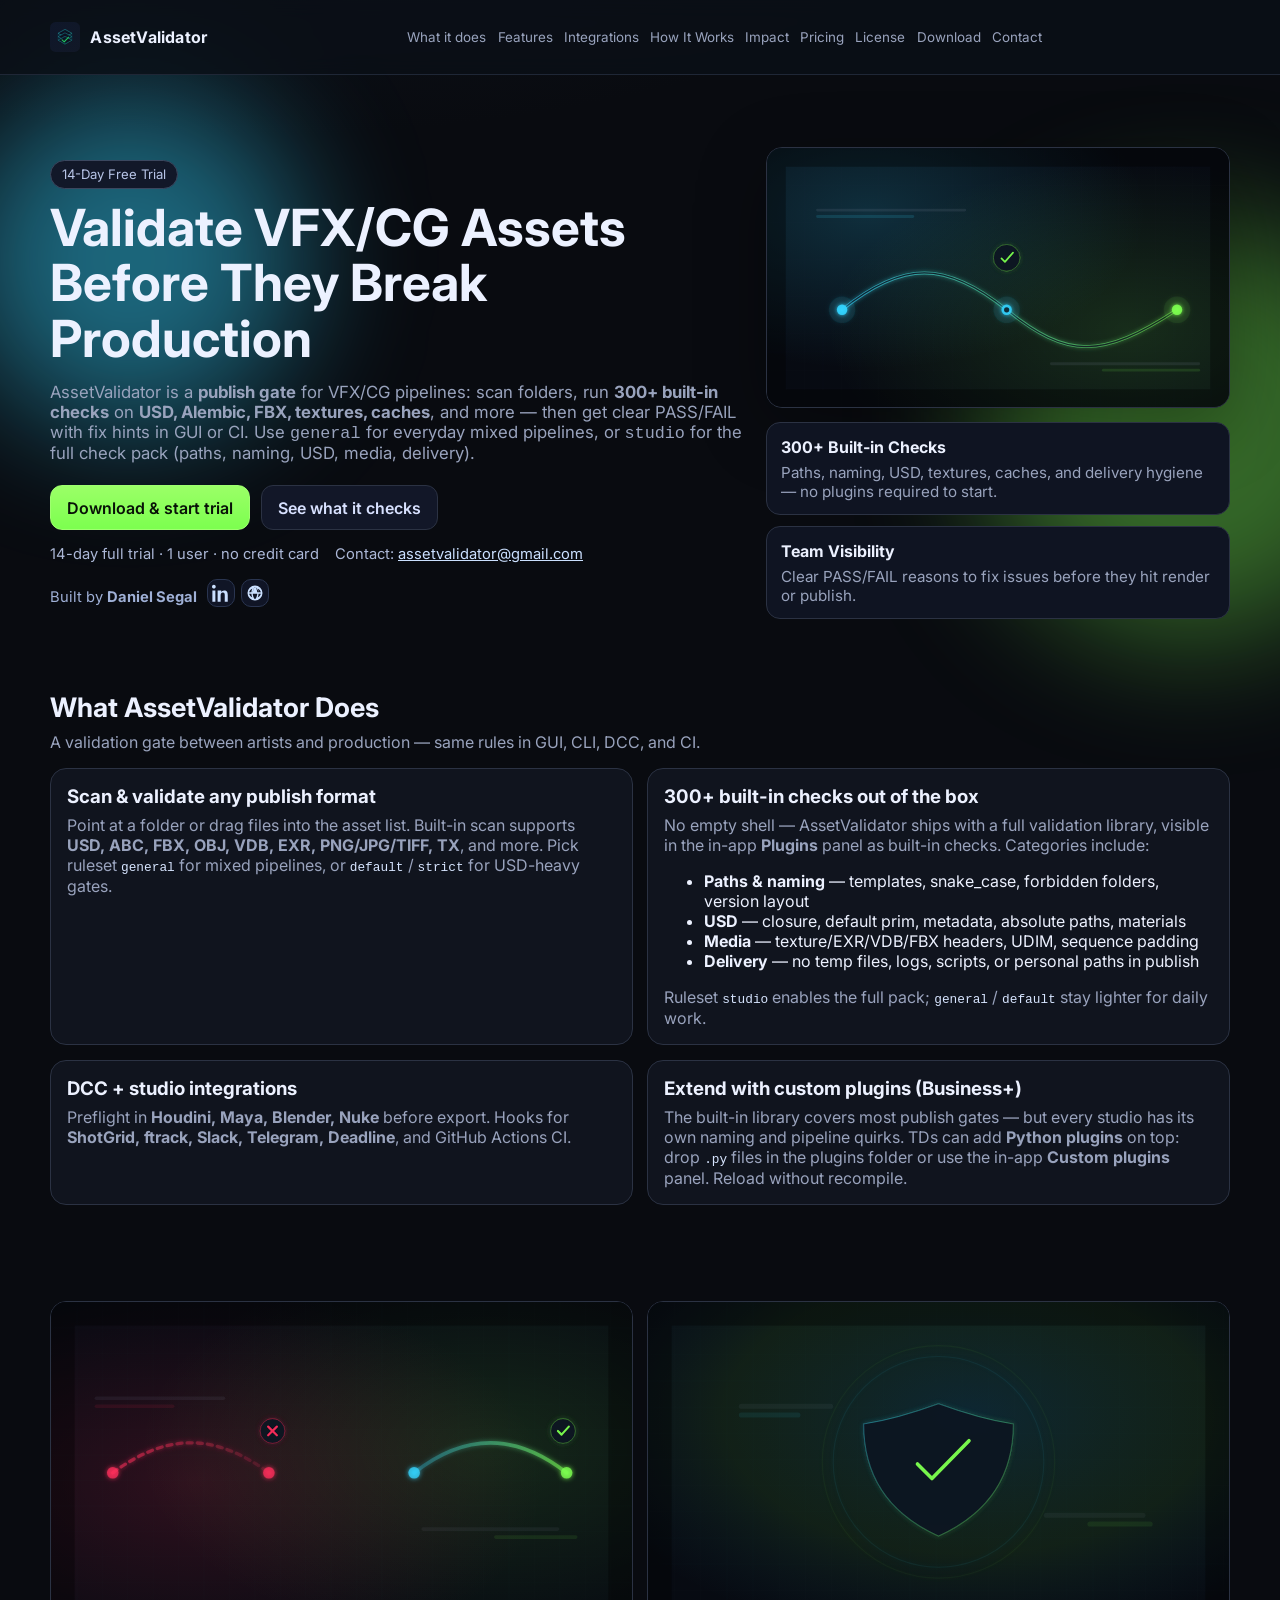
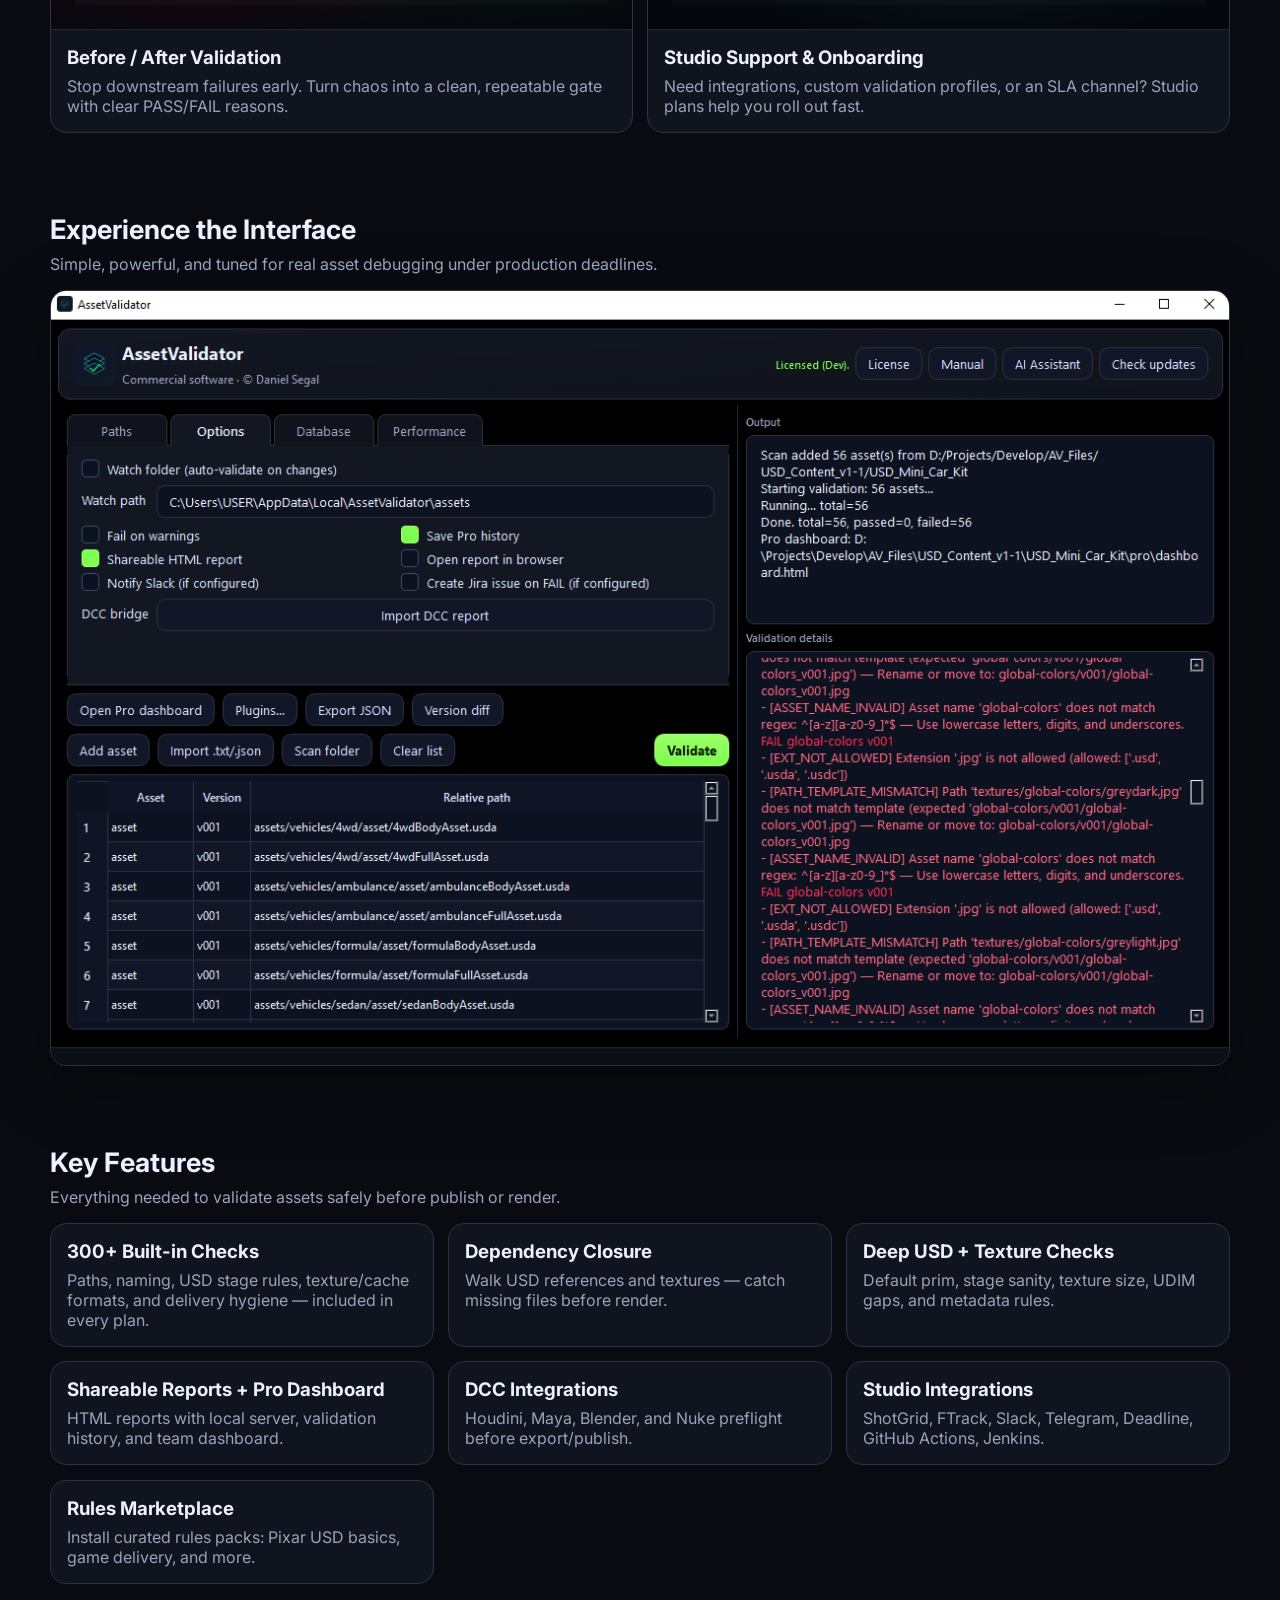
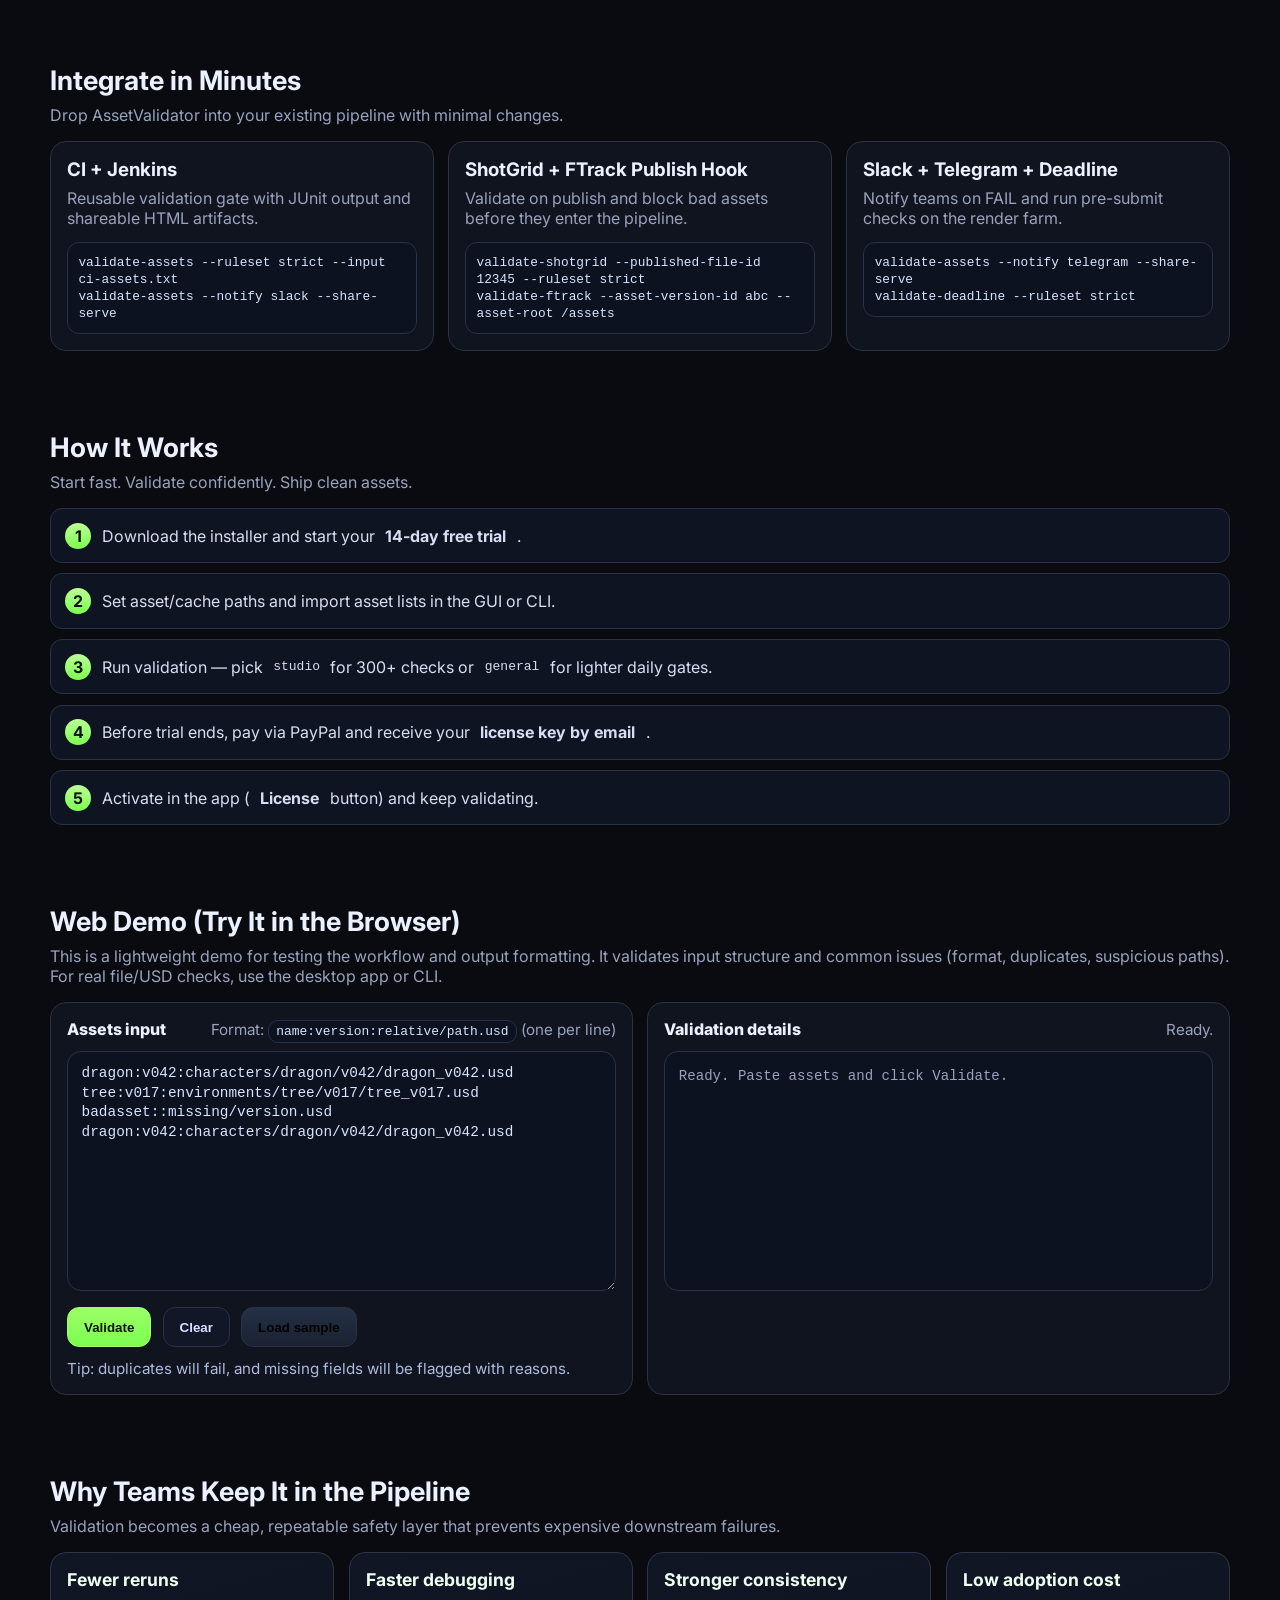
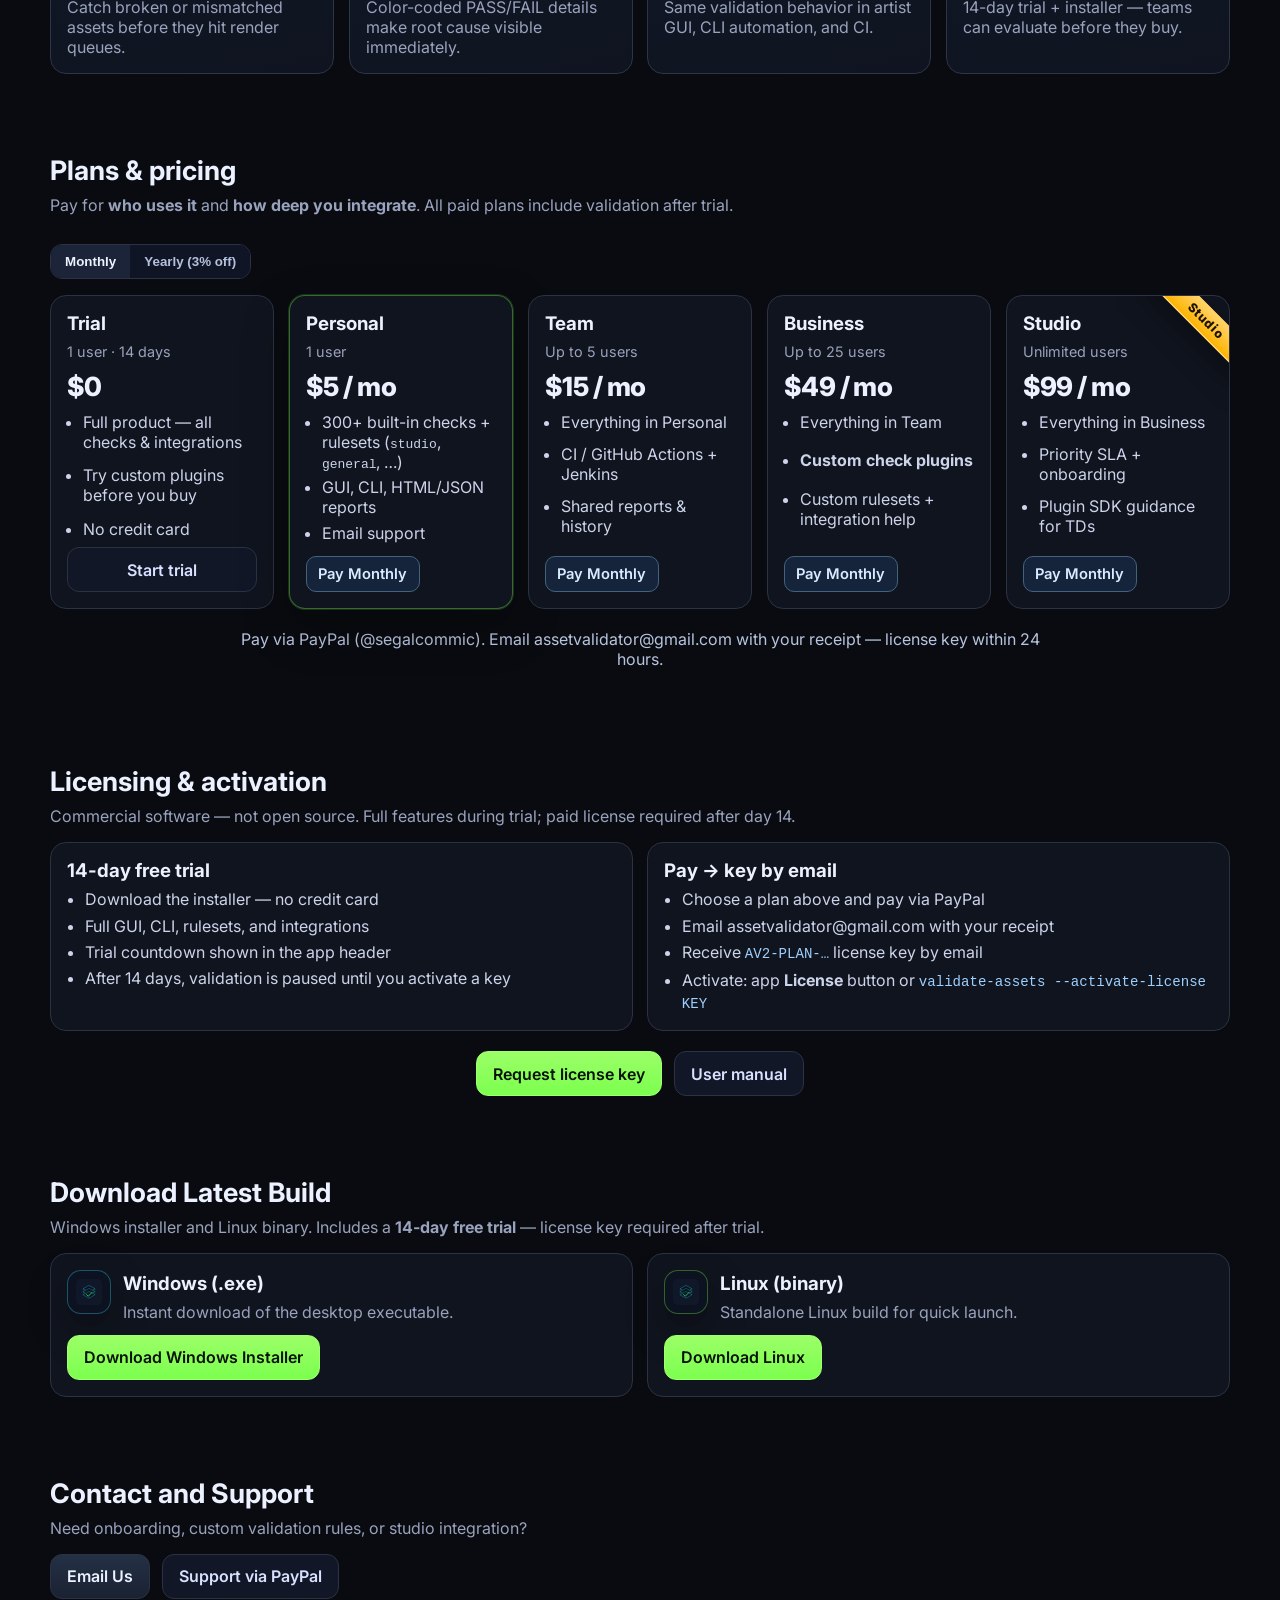
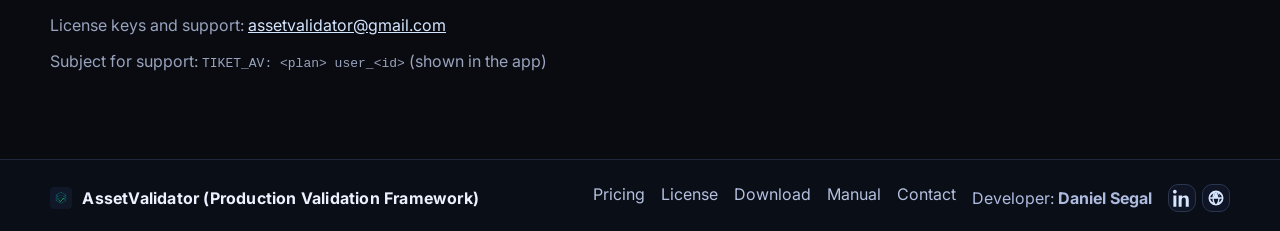
==== index.html @ 7276eeca "deploy: site from daniilcg/AssetValidator-src@5f12eca44b4a5e78fab99525459b76610c9cdddf daniilcg/Asse" ====
<!doctype html>
<html lang="en">
<head>
  <meta charset="utf-8">
  <meta name="viewport" content="width=device-width, initial-scale=1">
  <title>AssetValidator (Production Validation Framework) - VFX/CG Asset Validation Platform</title>
  <meta name="description" content="AssetValidator — VFX/CG asset validation with 300+ built-in checks, 14-day free trial. USD, Alembic, FBX, textures, naming, delivery hygiene. GUI, CLI, CI.">
  <link rel="icon" href="assets/icon.svg" type="image/svg+xml">
  <link rel="preconnect" href="https://fonts.googleapis.com">
  <link rel="preconnect" href="https://fonts.gstatic.com" crossorigin>
  <link href="https://fonts.googleapis.com/css2?family=Inter:wght@400;500;600;700;800&display=swap" rel="stylesheet">
  <link rel="stylesheet" href="./styles.css">
</head>
<body>
  <div class="bg-glow bg-glow-a"></div>
  <div class="bg-glow bg-glow-b"></div>

  <header class="site-header">
    <div class="container nav-wrap">
      <a class="brand" href="#top" title="AssetValidator (Production Validation Framework)">
        <img src="assets/icon.svg" alt="AssetValidator icon">
        <span class="brand-name">AssetValidator</span>
      </a>
      <nav class="nav" aria-label="Primary">
        <a href="#product">What it does</a>
        <a href="#features">Features</a>
        <a href="#integrations">Integrations</a>
        <a href="#workflow">How It Works</a>
        <a href="#impact">Impact</a>
        <a href="#pricing">Pricing</a>
        <a href="#license">License</a>
        <a href="#download">Download</a>
        <a href="#contact">Contact</a>
      </nav>
    </div>
  </header>

  <main id="top">
    <section class="hero container">
      <div class="hero-copy">
        <div class="pill">14-Day Free Trial</div>
        <h1>Validate VFX/CG Assets Before They Break Production</h1>
        <p>
          AssetValidator is a <strong>publish gate</strong> for VFX/CG pipelines: scan folders,
          run <strong>300+ built-in checks</strong> on <strong>USD, Alembic, FBX, textures, caches</strong>, and more — then get
          clear PASS/FAIL with fix hints in GUI or CI. Use <code>general</code> for everyday mixed pipelines,
          or <code>studio</code> for the full check pack (paths, naming, USD, media, delivery).
        </p>
        <div class="hero-cta">
          <a class="btn btn-accent" href="#download">Download &amp; start trial</a>
          <a class="btn btn-ghost" href="#product">See what it checks</a>
        </div>
        <div class="hero-meta">
          <span>14-day full trial · 1 user · no credit card</span>
          <span>Contact: <a href="mailto:assetvalidator@gmail.com">assetvalidator@gmail.com</a></span>
          <span class="byline">
            Built by <strong>Daniel Segal</strong>
            <span class="icon-links" aria-label="Developer links">
              <a class="icon-link" href="https://www.linkedin.com/in/daniilcg/" target="_blank" rel="noopener" aria-label="LinkedIn">
                <svg width="18" height="18" viewBox="0 0 24 24" role="img" aria-hidden="true">
                  <path fill="currentColor" d="M4.98 3.5C4.98 4.88 3.87 6 2.5 6S0 4.88 0 3.5S1.12 1 2.5 1S4.98 2.12 4.98 3.5M.5 8.5H4.5V23.5H.5zM8.5 8.5H12.33V10.55H12.38C12.91 9.55 14.2 8.5 16.14 8.5C20.23 8.5 21 11.19 21 14.69V23.5H17V15.7C17 13.84 16.97 11.45 14.45 11.45C11.89 11.45 11.5 13.45 11.5 15.58V23.5H7.5V8.5z"/>
                </svg>
              </a>
              <a class="icon-link" href="https://dsegal.tilda.ws/" target="_blank" rel="noopener" aria-label="Website">
                <svg width="18" height="18" viewBox="0 0 24 24" role="img" aria-hidden="true">
                  <path fill="currentColor" d="M12 2a10 10 0 1 0 10 10A10.01 10.01 0 0 0 12 2m7.93 9h-3.12a15.6 15.6 0 0 0-1.24-5.02A8.02 8.02 0 0 1 19.93 11M12 4c.9 0 2.28 1.76 3.07 7H8.93C9.72 5.76 11.1 4 12 4M4.07 13h3.12a15.6 15.6 0 0 0 1.24 5.02A8.02 8.02 0 0 1 4.07 13m3.12-2H4.07a8.02 8.02 0 0 1 4.36-5.02A15.6 15.6 0 0 0 7.19 11m1.74 2h6.14c-.79 5.24-2.17 7-3.07 7s-2.28-1.76-3.07-7m6.64 5.02A15.6 15.6 0 0 0 16.81 13h3.12a8.02 8.02 0 0 1-4.36 5.02M16.81 11h-7.62a15.6 15.6 0 0 1 1.24-5.02A8.02 8.02 0 0 1 12 4a8.02 8.02 0 0 1 1.57.98A15.6 15.6 0 0 1 16.81 11"/>
                </svg>
              </a>
            </span>
          </span>
        </div>
      </div>
      <div class="hero-art">
        <div class="scene-banner">
          <img src="assets/landing/scene-pipeline.svg" alt="Pipeline scene illustration">
        </div>
        <div class="hero-mini">
          <div class="mini">
            <div class="mini-title">300+ Built-in Checks</div>
            <div class="mini-text">Paths, naming, USD, textures, caches, and delivery hygiene — no plugins required to start.</div>
          </div>
          <div class="mini">
            <div class="mini-title">Team Visibility</div>
            <div class="mini-text">Clear PASS/FAIL reasons to fix issues before they hit render or publish.</div>
          </div>
        </div>
      </div>
    </section>

    <section id="product" class="features container">
      <div class="section-head">
        <h2>What AssetValidator Does</h2>
        <p>A validation gate between artists and production — same rules in GUI, CLI, DCC, and CI.</p>
      </div>
      <div class="grid grid-2">
        <article class="card">
          <h3>Scan &amp; validate any publish format</h3>
          <p>
            Point at a folder or drag files into the asset list. Built-in scan supports
            <strong>USD, ABC, FBX, OBJ, VDB, EXR, PNG/JPG/TIFF, TX</strong>, and more.
            Pick ruleset <code>general</code> for mixed pipelines, or <code>default</code> / <code>strict</code> for USD-heavy gates.
          </p>
        </article>
        <article class="card">
          <h3>300+ built-in checks out of the box</h3>
          <p>
            No empty shell — AssetValidator ships with a full validation library, visible in the
            in-app <strong>Plugins</strong> panel as built-in checks. Categories include:
          </p>
          <ul>
            <li><strong>Paths &amp; naming</strong> — templates, snake_case, forbidden folders, version layout</li>
            <li><strong>USD</strong> — closure, default prim, metadata, absolute paths, materials</li>
            <li><strong>Media</strong> — texture/EXR/VDB/FBX headers, UDIM, sequence padding</li>
            <li><strong>Delivery</strong> — no temp files, logs, scripts, or personal paths in publish</li>
          </ul>
          <p>
            Ruleset <code>studio</code> enables the full pack; <code>general</code> / <code>default</code> stay lighter for daily work.
          </p>
        </article>
        <article class="card">
          <h3>DCC + studio integrations</h3>
          <p>
            Preflight in <strong>Houdini, Maya, Blender, Nuke</strong> before export.
            Hooks for <strong>ShotGrid, ftrack, Slack, Telegram, Deadline</strong>, and GitHub Actions CI.
          </p>
        </article>
        <article class="card">
          <h3>Extend with custom plugins (Business+)</h3>
          <p>
            The built-in library covers most publish gates — but every studio has its own naming and pipeline quirks.
            TDs can add <strong>Python plugins</strong> on top: drop <code>.py</code> files in the plugins folder or use the
            in-app <strong>Custom plugins</strong> panel. Reload without recompile.
          </p>
        </article>
      </div>
    </section>

    <section class="promo container">
      <div class="grid grid-2">
        <article class="promo-card">
          <div class="promo-media">
            <img src="assets/landing/scene-before-after.svg" alt="Before/after validation illustration">
          </div>
          <div class="promo-copy">
            <h3>Before / After Validation</h3>
            <p>Stop downstream failures early. Turn chaos into a clean, repeatable gate with clear PASS/FAIL reasons.</p>
          </div>
        </article>
        <article class="promo-card">
          <div class="promo-media">
            <img src="assets/landing/scene-studio-support.svg" alt="Studio support illustration">
          </div>
          <div class="promo-copy">
            <h3>Studio Support &amp; Onboarding</h3>
            <p>Need integrations, custom validation profiles, or an SLA channel? Studio plans help you roll out fast.</p>
          </div>
        </article>
      </div>
    </section>

    <section class="showcase container">
      <div class="section-head">
        <h2>Experience the Interface</h2>
        <p>Simple, powerful, and tuned for real asset debugging under production deadlines.</p>
      </div>
      <div class="showcase-frame">
        <img src="assets/gui-preview.png" alt="AssetValidator GUI screenshot" width="1195" height="785" loading="lazy" decoding="async">
      </div>
    </section>

    <section id="features" class="features container">
      <div class="section-head">
        <h2>Key Features</h2>
        <p>Everything needed to validate assets safely before publish or render.</p>
      </div>
      <div class="grid grid-3">
        <article class="card">
          <h3>300+ Built-in Checks</h3>
          <p>Paths, naming, USD stage rules, texture/cache formats, and delivery hygiene — included in every plan.</p>
        </article>
        <article class="card">
          <h3>Dependency Closure</h3>
          <p>Walk USD references and textures — catch missing files before render.</p>
        </article>
        <article class="card">
          <h3>Deep USD + Texture Checks</h3>
          <p>Default prim, stage sanity, texture size, UDIM gaps, and metadata rules.</p>
        </article>
        <article class="card">
          <h3>Shareable Reports + Pro Dashboard</h3>
          <p>HTML reports with local server, validation history, and team dashboard.</p>
        </article>
        <article class="card">
          <h3>DCC Integrations</h3>
          <p>Houdini, Maya, Blender, and Nuke preflight before export/publish.</p>
        </article>
        <article class="card">
          <h3>Studio Integrations</h3>
          <p>ShotGrid, FTrack, Slack, Telegram, Deadline, GitHub Actions, Jenkins.</p>
        </article>
        <article class="card">
          <h3>Rules Marketplace</h3>
          <p>Install curated rules packs: Pixar USD basics, game delivery, and more.</p>
        </article>
      </div>
    </section>

    <section id="integrations" class="integrations container">
      <div class="section-head">
        <h2>Integrate in Minutes</h2>
        <p>Drop AssetValidator into your existing pipeline with minimal changes.</p>
      </div>
      <div class="grid grid-3">
        <article class="card">
          <h3>CI + Jenkins</h3>
          <p>Reusable validation gate with JUnit output and shareable HTML artifacts.</p>
          <pre><code>validate-assets --ruleset strict --input ci-assets.txt
validate-assets --notify slack --share-serve</code></pre>
        </article>
        <article class="card">
          <h3>ShotGrid + FTrack Publish Hook</h3>
          <p>Validate on publish and block bad assets before they enter the pipeline.</p>
          <pre><code>validate-shotgrid --published-file-id 12345 --ruleset strict
validate-ftrack --asset-version-id abc --asset-root /assets</code></pre>
        </article>
        <article class="card">
          <h3>Slack + Telegram + Deadline</h3>
          <p>Notify teams on FAIL and run pre-submit checks on the render farm.</p>
          <pre><code>validate-assets --notify telegram --share-serve
validate-deadline --ruleset strict</code></pre>
        </article>
      </div>
    </section>

    <section id="workflow" class="workflow container">
      <div class="section-head">
        <h2>How It Works</h2>
        <p>Start fast. Validate confidently. Ship clean assets.</p>
      </div>
      <div class="timeline">
        <div class="step"><span>1</span>Download the installer and start your <strong>14-day free trial</strong>.</div>
        <div class="step"><span>2</span>Set asset/cache paths and import asset lists in the GUI or CLI.</div>
        <div class="step"><span>3</span>Run validation — pick <code>studio</code> for 300+ checks or <code>general</code> for lighter daily gates.</div>
        <div class="step"><span>4</span>Before trial ends, pay via PayPal and receive your <strong>license key by email</strong>.</div>
        <div class="step"><span>5</span>Activate in the app (<strong>License</strong> button) and keep validating.</div>
      </div>
    </section>

    <section id="webdemo" class="webdemo container">
      <div class="section-head">
        <h2>Web Demo (Try It in the Browser)</h2>
        <p>
          This is a lightweight demo for testing the workflow and output formatting.
          It validates input structure and common issues (format, duplicates, suspicious paths).
          For real file/USD checks, use the desktop app or CLI.
        </p>
      </div>
      <div class="demo-wrap">
        <div class="demo-panel">
          <div class="demo-head">
            <div class="demo-title">Assets input</div>
            <div class="demo-hint">Format: <code>name:version:relative/path.usd</code> (one per line)</div>
          </div>
          <textarea id="demoInput" spellcheck="false">dragon:v042:characters/dragon/v042/dragon_v042.usd
tree:v017:environments/tree/v017/tree_v017.usd
badasset::missing/version.usd
dragon:v042:characters/dragon/v042/dragon_v042.usd</textarea>
          <div class="demo-actions">
            <button class="btn btn-accent" id="demoValidate" type="button">Validate</button>
            <button class="btn btn-ghost" id="demoClear" type="button">Clear</button>
            <button class="btn btn-primary" id="demoSample" type="button">Load sample</button>
          </div>
          <div class="demo-note">
            Tip: duplicates will fail, and missing fields will be flagged with reasons.
          </div>
        </div>

        <div class="demo-panel">
          <div class="demo-head">
            <div class="demo-title">Validation details</div>
            <div class="demo-hint"><span id="demoSummary">Ready.</span></div>
          </div>
          <div id="demoOutput" class="demo-output" aria-live="polite"></div>
        </div>
      </div>
    </section>

    <section id="impact" class="impact container">
      <div class="section-head">
        <h2>Why Teams Keep It in the Pipeline</h2>
        <p>Validation becomes a cheap, repeatable safety layer that prevents expensive downstream failures.</p>
      </div>
      <div class="grid grid-4">
        <article class="metric-card">
          <div class="metric">Fewer reruns</div>
          <p>Catch broken or mismatched assets before they hit render queues.</p>
        </article>
        <article class="metric-card">
          <div class="metric">Faster debugging</div>
          <p>Color-coded PASS/FAIL details make root cause visible immediately.</p>
        </article>
        <article class="metric-card">
          <div class="metric">Stronger consistency</div>
          <p>Same validation behavior in artist GUI, CLI automation, and CI.</p>
        </article>
        <article class="metric-card">
          <div class="metric">Low adoption cost</div>
          <p>14-day trial + installer — teams can evaluate before they buy.</p>
        </article>
      </div>
    </section>

    <section id="pricing" class="pricing container">
      <div class="section-head">
        <h2>Plans &amp; pricing</h2>
        <p>Pay for <strong>who uses it</strong> and <strong>how deep you integrate</strong>. All paid plans include validation after trial.</p>
      </div>
      <div class="billing-toggle">
        <button class="toggle-btn active" data-billing="monthly" type="button">Monthly</button>
        <button class="toggle-btn" data-billing="yearly" type="button">Yearly <strong>(3% off)</strong></button>
      </div>
      <div class="grid grid-5">
        <article class="price-card">
          <h3>Trial</h3>
          <p class="target">1 user · 14 days</p>
          <div class="price">$0</div>
          <ul>
            <li>Full product — all checks &amp; integrations</li>
            <li>Try custom plugins before you buy</li>
            <li>No credit card</li>
          </ul>
          <a class="btn btn-ghost" href="#download">Start trial</a>
        </article>

        <article class="price-card highlighted" data-monthly="$5 / mo" data-yearly="$58.20 / yr">
          <div class="ribbon ribbon-discount" aria-hidden="true">Save 3%</div>
          <h3>Personal</h3>
          <p class="target">1 user</p>
          <div class="price">$5 / mo</div>
          <ul>
            <li>300+ built-in checks + rulesets (<code>studio</code>, <code>general</code>, …)</li>
            <li>GUI, CLI, HTML/JSON reports</li>
            <li>Email support</li>
          </ul>
          <div class="pay-links monthly-links">
            <a href="https://www.paypal.me/segalcommic/5" target="_blank" rel="noopener">Pay Monthly</a>
          </div>
          <div class="pay-links yearly-links hidden">
            <a href="https://www.paypal.me/segalcommic/58.20" target="_blank" rel="noopener">Pay Yearly</a>
          </div>
        </article>

        <article class="price-card" data-monthly="$15 / mo" data-yearly="$174.60 / yr">
          <div class="ribbon ribbon-discount" aria-hidden="true">Save 3%</div>
          <h3>Team</h3>
          <p class="target">Up to 5 users</p>
          <div class="price">$15 / mo</div>
          <ul>
            <li>Everything in Personal</li>
            <li>CI / GitHub Actions + Jenkins</li>
            <li>Shared reports &amp; history</li>
          </ul>
          <div class="pay-links monthly-links">
            <a href="https://www.paypal.me/segalcommic/15" target="_blank" rel="noopener">Pay Monthly</a>
          </div>
          <div class="pay-links yearly-links hidden">
            <a href="https://www.paypal.me/segalcommic/174.60" target="_blank" rel="noopener">Pay Yearly</a>
          </div>
        </article>

        <article class="price-card" data-monthly="$49 / mo" data-yearly="$570.12 / yr">
          <div class="ribbon ribbon-discount" aria-hidden="true">Save 3%</div>
          <h3>Business</h3>
          <p class="target">Up to 25 users</p>
          <div class="price">$49 / mo</div>
          <ul>
            <li>Everything in Team</li>
            <li><strong>Custom check plugins</strong></li>
            <li>Custom rulesets + integration help</li>
          </ul>
          <div class="pay-links monthly-links">
            <a href="https://www.paypal.me/segalcommic/49" target="_blank" rel="noopener">Pay Monthly</a>
          </div>
          <div class="pay-links yearly-links hidden">
            <a href="https://www.paypal.me/segalcommic/570.12" target="_blank" rel="noopener">Pay Yearly</a>
          </div>
        </article>

        <article class="price-card premium" data-monthly="$99 / mo" data-yearly="$1,152.36 / yr">
          <div class="ribbon ribbon-premium" aria-hidden="true">Studio</div>
          <div class="ribbon ribbon-discount" aria-hidden="true">Save 3%</div>
          <h3>Studio</h3>
          <p class="target">Unlimited users</p>
          <div class="price">$99 / mo</div>
          <ul>
            <li>Everything in Business</li>
            <li>Priority SLA + onboarding</li>
            <li>Plugin SDK guidance for TDs</li>
          </ul>
          <div class="pay-links monthly-links">
            <a href="https://www.paypal.me/segalcommic/99" target="_blank" rel="noopener">Pay Monthly</a>
          </div>
          <div class="pay-links yearly-links hidden">
            <a href="https://www.paypal.me/segalcommic/1152.36" target="_blank" rel="noopener">Pay Yearly</a>
          </div>
        </article>
      </div>
      <p class="pricing-note">
        Pay via <a href="https://www.paypal.me/segalcommic" target="_blank" rel="noopener">PayPal (@segalcommic)</a>.
        Email <a href="mailto:assetvalidator@gmail.com">assetvalidator@gmail.com</a> with your receipt —
        license key within 24 hours.
      </p>
    </section>

    <section id="license" class="license container">
      <div class="section-head">
        <h2>Licensing &amp; activation</h2>
        <p>Commercial software — not open source. Full features during trial; paid license required after day 14.</p>
      </div>
      <div class="grid grid-2">
        <article class="card">
          <h3>14-day free trial</h3>
          <ul>
            <li>Download the installer — no credit card</li>
            <li>Full GUI, CLI, rulesets, and integrations</li>
            <li>Trial countdown shown in the app header</li>
            <li>After 14 days, validation is paused until you activate a key</li>
          </ul>
        </article>
        <article class="card">
          <h3>Pay → key by email</h3>
          <ul>
            <li>Choose a plan above and pay via <a href="https://www.paypal.me/segalcommic" target="_blank" rel="noopener">PayPal</a></li>
            <li>Email <a href="mailto:assetvalidator@gmail.com">assetvalidator@gmail.com</a> with your receipt</li>
            <li>Receive <code>AV2-PLAN-…</code> license key by email</li>
            <li>Activate: app <strong>License</strong> button or <code>validate-assets --activate-license KEY</code></li>
          </ul>
        </article>
      </div>
      <div class="license-cta">
        <a class="btn btn-accent" href="mailto:assetvalidator@gmail.com?subject=AssetValidator%20license%20request">Request license key</a>
        <a class="btn btn-ghost" href="MANUAL.md">User manual</a>
      </div>
    </section>

    <section id="download" class="download container">
      <div class="section-head">
        <h2>Download Latest Build</h2>
        <p>Windows installer and Linux binary. Includes a <strong>14-day free trial</strong> — license key required after trial.</p>
      </div>
      <div class="grid grid-2">
        <article class="card">
          <div class="dl-head">
            <div class="file-badge file-badge-win" aria-hidden="true">
              <img src="assets/icon.svg" alt="">
            </div>
            <div>
          <h3>Windows (.exe)</h3>
          <p>Instant download of the desktop executable.</p>
            </div>
          </div>
          <a class="btn btn-accent" href="https://github.com/daniilcg/AssetValidator/releases/latest/download/AssetValidator-Setup.exe">Download Windows Installer</a>
        </article>
        <article class="card">
          <div class="dl-head">
            <div class="file-badge file-badge-linux" aria-hidden="true">
              <img src="assets/icon.svg" alt="">
            </div>
            <div>
          <h3>Linux (binary)</h3>
          <p>Standalone Linux build for quick launch.</p>
            </div>
          </div>
          <a class="btn btn-accent" href="https://github.com/daniilcg/AssetValidator/releases/latest/download/AssetValidator">Download Linux</a>
        </article>
      </div>
    </section>

    <section id="contact" class="contact container">
      <div class="section-head">
        <h2>Contact and Support</h2>
        <p>Need onboarding, custom validation rules, or studio integration?</p>
      </div>
      <div class="contact-wrap">
        <a class="btn btn-primary" href="mailto:assetvalidator@gmail.com">Email Us</a>
        <a class="btn btn-ghost" href="https://www.paypal.me/segalcommic" target="_blank" rel="noopener">Support via PayPal</a>
      </div>
      <p class="contact-meta">
        License keys and support: <a href="mailto:assetvalidator@gmail.com">assetvalidator@gmail.com</a>
      </p>
      <p class="contact-meta">
        Subject for support: <code>TIKET_AV: &lt;plan&gt; user_&lt;id&gt;</code> (shown in the app)
      </p>
    </section>
  </main>

  <footer class="site-footer">
    <div class="container footer-wrap">
      <div class="brand small">
        <img src="assets/icon.svg" alt="AssetValidator icon">
        <span>AssetValidator (Production Validation Framework)</span>
      </div>
      <div class="footer-links">
        <a href="#pricing">Pricing</a>
        <a href="#license">License</a>
        <a href="#download">Download</a>
        <a href="MANUAL.md">Manual</a>
        <a href="mailto:assetvalidator@gmail.com">Contact</a>
        <span class="footer-dev">
          <span>Developer: <strong>Daniel Segal</strong></span>
          <span class="icon-links" aria-label="Developer links">
            <a class="icon-link" href="https://www.linkedin.com/in/daniilcg/" target="_blank" rel="noopener" aria-label="LinkedIn">
              <svg width="18" height="18" viewBox="0 0 24 24" role="img" aria-hidden="true">
                <path fill="currentColor" d="M4.98 3.5C4.98 4.88 3.87 6 2.5 6S0 4.88 0 3.5S1.12 1 2.5 1S4.98 2.12 4.98 3.5M.5 8.5H4.5V23.5H.5zM8.5 8.5H12.33V10.55H12.38C12.91 9.55 14.2 8.5 16.14 8.5C20.23 8.5 21 11.19 21 14.69V23.5H17V15.7C17 13.84 16.97 11.45 14.45 11.45C11.89 11.45 11.5 13.45 11.5 15.58V23.5H7.5V8.5z"/>
              </svg>
            </a>
            <a class="icon-link" href="https://dsegal.tilda.ws/" target="_blank" rel="noopener" aria-label="Website">
              <svg width="18" height="18" viewBox="0 0 24 24" role="img" aria-hidden="true">
                <path fill="currentColor" d="M12 2a10 10 0 1 0 10 10A10.01 10.01 0 0 0 12 2m7.93 9h-3.12a15.6 15.6 0 0 0-1.24-5.02A8.02 8.02 0 0 1 19.93 11M12 4c.9 0 2.28 1.76 3.07 7H8.93C9.72 5.76 11.1 4 12 4M4.07 13h3.12a15.6 15.6 0 0 0 1.24 5.02A8.02 8.02 0 0 1 4.07 13m3.12-2H4.07a8.02 8.02 0 0 1 4.36-5.02A15.6 15.6 0 0 0 7.19 11m1.74 2h6.14c-.79 5.24-2.17 7-3.07 7s-2.28-1.76-3.07-7m6.64 5.02A15.6 15.6 0 0 0 16.81 13h3.12a8.02 8.02 0 0 1-4.36 5.02M16.81 11h-7.62a15.6 15.6 0 0 1 1.24-5.02A8.02 8.02 0 0 1 12 4a8.02 8.02 0 0 1 1.57.98A15.6 15.6 0 0 1 16.81 11"/>
              </svg>
            </a>
          </span>
        </span>
      </div>
    </div>
  </footer>

  <script src="./app.js"></script>
</body>
</html>
---- styles.css ----
:root {
  --bg: #090b10;
  --bg-soft: #10131b;
  --panel: #131722cc;
  --line: #2b3243;
  --text: #ecf1ff;
  --muted: #99a3bd;
  --accent: #7cff4f;
  --accent-2: #34d4ff;
  --max: 1180px;
  --radius: 16px;
}

* { box-sizing: border-box; }
html, body { margin: 0; padding: 0; }
html { scroll-behavior: smooth; }
body {
  font-family: Inter, -apple-system, Segoe UI, Roboto, sans-serif;
  color: var(--text);
  background: radial-gradient(1200px 800px at 20% -10%, #172235, transparent), var(--bg);
}

a { color: inherit; text-decoration: none; }
.container { width: min(100% - 2rem, var(--max)); margin-inline: auto; }

.bg-glow {
  position: fixed;
  z-index: -1;
  filter: blur(64px);
  pointer-events: none;
  border-radius: 50%;
}
.bg-glow-a {
  width: 340px; height: 340px; left: -40px; top: 90px;
  background: color-mix(in srgb, var(--accent-2) 45%, transparent);
}
.bg-glow-b {
  width: 420px; height: 420px; right: -120px; top: 220px;
  background: color-mix(in srgb, var(--accent) 38%, transparent);
}

.site-header {
  position: sticky;
  top: 0;
  backdrop-filter: blur(10px);
  background: #0b0f17cc;
  border-bottom: 1px solid #1f2736;
  z-index: 50;
}
.nav-wrap {
  display: flex;
  align-items: center;
  justify-content: space-between;
  gap: 0.75rem;
  min-height: 74px;
}
.brand { display: inline-flex; align-items: center; gap: 0.65rem; font-weight: 700; letter-spacing: 0.2px; flex-shrink: 0; }
.brand-name { white-space: nowrap; }
.brand img { width: 30px; height: 30px; }
.brand.small img { width: 22px; height: 22px; }

.nav {
  display: flex;
  align-items: center;
  gap: 0.7rem;
  flex-wrap: nowrap;
  flex: 1;
  justify-content: center;
  min-width: 0;
  white-space: nowrap;
}
.nav a { color: var(--muted); font-size: 0.84rem; flex-shrink: 0; }
.nav a:hover { color: var(--text); }

.btn {
  display: inline-flex;
  align-items: center;
  justify-content: center;
  gap: 0.4rem;
  border: 1px solid var(--line);
  border-radius: 12px;
  padding: 0.72rem 1rem;
  font-weight: 600;
  transition: 0.2s ease;
}
.btn:hover { transform: translateY(-1px); }
.btn-primary {
  background: linear-gradient(180deg, #243045, #1a2232);
}
.btn-accent {
  background: linear-gradient(180deg, #9bff67, var(--accent));
  color: #081207;
  border-color: #9fff70;
}
.btn-ghost {
  background: #121728;
  color: #d8e1ff;
}

.hero {
  display: grid;
  grid-template-columns: 1.2fr 0.8fr;
  gap: 1.25rem;
  align-items: center;
  padding: 4.5rem 0 2rem;
}
.pill {
  display: inline-flex;
  border: 1px solid #3b475f;
  border-radius: 999px;
  padding: 0.35rem 0.7rem;
  font-size: 0.82rem;
  color: #b8c5e8;
  margin-bottom: 0.7rem;
  background: #121829;
}
.hero h1 {
  margin: 0;
  line-height: 1.08;
  font-size: clamp(2rem, 4vw, 3.45rem);
}
.hero p {
  margin-top: 1rem;
  color: var(--muted);
  font-size: 1.05rem;
  max-width: 65ch;
}
.hero-cta {
  margin-top: 1.4rem;
  display: flex;
  flex-wrap: wrap;
  gap: 0.7rem;
}
.hero-meta {
  margin-top: 0.9rem;
  color: #acb8d7;
  display: flex;
  gap: 1rem;
  flex-wrap: wrap;
  font-size: 0.92rem;
}
.hero-meta a { color: #cbe0ff; text-decoration: underline; }
.byline {
  color: #9fb0d6;
}
.icon-links {
  display: inline-flex;
  gap: 0.4rem;
  align-items: center;
  margin-left: 0.35rem;
}
.icon-link {
  display: inline-flex;
  align-items: center;
  justify-content: center;
  width: 28px;
  height: 28px;
  border-radius: 10px;
  border: 1px solid #2a3550;
  background: #101526;
  color: #d6e6ff;
  text-decoration: none;
}
.icon-link:hover {
  transform: translateY(-1px);
  border-color: #3a4b73;
}

.hero-art {
  display: grid;
  gap: 0.9rem;
}
.hero-mini {
  display: grid;
  gap: 0.7rem;
}
.mini {
  border: 1px solid var(--line);
  border-radius: 14px;
  background: #0f1422;
  padding: 0.85rem 0.9rem;
}
.mini-title {
  font-weight: 700;
  margin-bottom: 0.35rem;
}
.mini-text {
  color: var(--muted);
  font-size: 0.95rem;
}
.scene-banner {
  border: 1px solid var(--line);
  border-radius: var(--radius);
  background: #0f121a;
  overflow: hidden;
  box-shadow: 0 18px 70px #0000004f;
  min-height: 260px;
  aspect-ratio: 16 / 9;
}
.scene-banner img {
  display: block;
  width: 100%;
  height: auto;
  object-fit: contain;
}
.scene-card {
  border: 1px solid var(--line);
  border-radius: var(--radius);
  padding: 1rem;
  background: linear-gradient(145deg, #111726, #121622);
  min-height: 130px;
}
.scene-card h3 { margin: 0 0 0.5rem; }
.scene-card p { margin: 0; color: var(--muted); }
.scene-card.alt {
  background: linear-gradient(145deg, #101a14, #12141c);
  border-color: #2f3b32;
}

section { padding: 2.5rem 0; scroll-margin-top: 92px; }
.section-head h2 {
  margin: 0;
  font-size: clamp(1.45rem, 2.1vw, 2rem);
}
.section-head p {
  margin-top: 0.55rem;
  color: var(--muted);
}

.showcase-frame {
  margin-top: 1rem;
  border: 1px solid var(--line);
  border-radius: var(--radius);
  background: #0f121a;
  overflow: hidden;
  box-shadow: 0 18px 70px #0000004f;
}
.showcase-frame img {
  display: block;
  width: 100%;
  height: auto;
  image-rendering: auto;
}

.promo-card {
  border: 1px solid var(--line);
  border-radius: var(--radius);
  background: var(--panel);
  overflow: hidden;
}
.promo-media {
  background: #0f121a;
  border-bottom: 1px solid #1f2736;
}
.promo-media img {
  width: 100%;
  height: auto;
  display: block;
}
.promo-copy {
  padding: 1rem;
}
.promo-copy h3 {
  margin: 0 0 0.45rem;
}
.promo-copy p {
  margin: 0;
  color: var(--muted);
}

.webdemo .section-head p code,
.demo-hint code {
  background: #0d1220;
  border: 1px solid #26314a;
  border-radius: 10px;
  padding: 0.18rem 0.45rem;
  color: #d7e5ff;
  font-family: ui-monospace, SFMono-Regular, Menlo, Consolas, monospace;
  font-size: 0.85em;
}
.demo-wrap {
  display: grid;
  grid-template-columns: 1fr 1fr;
  gap: 0.9rem;
  margin-top: 1rem;
}
.demo-panel {
  border: 1px solid var(--line);
  border-radius: var(--radius);
  background: var(--panel);
  padding: 1rem;
}
.demo-head {
  display: flex;
  gap: 0.7rem;
  align-items: baseline;
  justify-content: space-between;
  margin-bottom: 0.75rem;
}
.demo-title { font-weight: 800; }
.demo-hint { color: var(--muted); font-size: 0.95rem; }
.demo-panel textarea {
  width: 100%;
  min-height: 240px;
  resize: vertical;
  border-radius: 14px;
  border: 1px solid #2b3243;
  background: #0d1220;
  color: #d7e5ff;
  padding: 0.75rem 0.85rem;
  font-family: ui-monospace, SFMono-Regular, Menlo, Consolas, monospace;
  font-size: 0.9rem;
  line-height: 1.35;
  outline: none;
}
.demo-panel textarea:focus {
  border-color: #3a4b73;
  box-shadow: 0 0 0 1px #34d4ff22;
}
.demo-actions {
  display: flex;
  gap: 0.7rem;
  flex-wrap: wrap;
  margin-top: 0.75rem;
}
.demo-note {
  margin-top: 0.75rem;
  color: #aebbe0;
  font-size: 0.95rem;
}
.demo-output {
  min-height: 240px;
  max-height: 420px;
  overflow: auto;
  border-radius: 14px;
  border: 1px solid #2b3243;
  background: #0d1220;
  padding: 0.75rem 0.85rem;
  font-family: ui-monospace, SFMono-Regular, Menlo, Consolas, monospace;
  font-size: 0.88rem;
  line-height: 1.35;
}
.demo-line { margin: 0.15rem 0; }
.demo-pass { color: #7cff4f; }
.demo-fail { color: #ff2f5b; }
.demo-warn { color: #ffd36a; }
.demo-muted { color: #99a3bd; }

.grid {
  display: grid;
  gap: 0.9rem;
  margin-top: 1rem;
}
.grid-2 { grid-template-columns: repeat(2, minmax(0, 1fr)); }
.grid-3 { grid-template-columns: repeat(3, minmax(0, 1fr)); }
.grid-4 { grid-template-columns: repeat(4, minmax(0, 1fr)); }
.grid-5 { grid-template-columns: repeat(5, minmax(0, 1fr)); }

.card,
.price-card {
  border: 1px solid var(--line);
  border-radius: var(--radius);
  background: var(--panel);
  padding: 1rem;
}
.price-card {
  position: relative;
  overflow: hidden;
}
.ribbon {
  position: absolute;
  top: 12px;
  right: -44px;
  transform: rotate(45deg);
  padding: 0.28rem 3.2rem;
  font-weight: 800;
  font-size: 0.78rem;
  letter-spacing: 0.06em;
  border: 1px solid #00000055;
  box-shadow: 0 10px 30px #00000055;
  user-select: none;
}
.ribbon-discount {
  background: linear-gradient(180deg, #ff4a6b, #ff2f5b);
  color: #14040a;
  border-color: #ff6b86aa;
  display: none;
}
.ribbon-premium {
  background: linear-gradient(180deg, #ffd36a, #ffb300);
  color: #1b1200;
  border-color: #ffe4a3bb;
  right: -52px;
}
body.is-yearly .ribbon-discount {
  display: block;
}
body.is-yearly .price-card.premium .ribbon-premium {
  box-shadow: 0 0 0 1px #ffd36a33, 0 14px 40px #00000060;
}
.card h3, .price-card h3 { margin: 0 0 0.45rem; }
.card p, .price-card p { margin: 0; color: var(--muted); }
.card pre {
  margin: 0.9rem 0 0;
  background: #0d1220;
  border: 1px solid #26314a;
  border-radius: 12px;
  padding: 0.65rem;
  overflow-x: hidden;
  white-space: pre-wrap;
  word-break: break-word;
}
.card code {
  color: #d7e5ff;
  font-family: ui-monospace, SFMono-Regular, Menlo, Consolas, monospace;
  font-size: 0.8rem;
  line-height: 1.35;
  white-space: pre-wrap;
  word-break: break-word;
}

.timeline {
  margin-top: 1rem;
  display: grid;
  gap: 0.65rem;
}
.step {
  border: 1px solid var(--line);
  border-radius: 12px;
  padding: 0.85rem 0.9rem;
  background: #0f1422;
  color: #d7def3;
  display: flex;
  align-items: center;
  gap: 0.65rem;
}
.step span {
  width: 26px;
  height: 26px;
  border-radius: 999px;
  display: inline-flex;
  align-items: center;
  justify-content: center;
  font-weight: 700;
  color: #071108;
  background: linear-gradient(180deg, #bcff96, #7cff4f);
}

.billing-toggle {
  margin-top: 0.8rem;
  display: inline-flex;
  border: 1px solid var(--line);
  border-radius: 12px;
  overflow: hidden;
}
.toggle-btn {
  padding: 0.58rem 0.88rem;
  border: 0;
  color: #b4c0de;
  background: #101526;
  cursor: pointer;
  font-weight: 600;
}
.toggle-btn.active {
  background: #1b2438;
  color: #ecf3ff;
}

.price-card { display: flex; flex-direction: column; }
.price-card .target {
  margin-bottom: 0.65rem;
  font-size: 0.9rem;
}
.price {
  font-size: 1.65rem;
  font-weight: 800;
  margin-bottom: 0.6rem;
  letter-spacing: -0.02em;
}
.price-card ul {
  margin: 0;
  padding-left: 1rem;
  color: #ccd4eb;
  display: grid;
  gap: 0.35rem;
  flex: 1;
}
.pay-links { margin-top: 0.8rem; }
.pay-links a {
  display: inline-block;
  border-radius: 10px;
  border: 1px solid #42637e;
  background: #15243a;
  color: #d9ebff;
  padding: 0.52rem 0.72rem;
  font-weight: 600;
  font-size: 0.92rem;
}

.pricing-note {
  margin-top: 1.25rem;
  color: #b8c4df;
  text-align: center;
  max-width: 52rem;
  margin-left: auto;
  margin-right: auto;
}

.license .license-cta {
  margin-top: 1.25rem;
  display: flex;
  flex-wrap: wrap;
  gap: 0.75rem;
  justify-content: center;
}

.license ul {
  margin: 0;
  padding-left: 1.1rem;
  color: #ccd4eb;
  display: grid;
  gap: 0.4rem;
}

.license code {
  font-size: 0.88em;
  color: #9ed0ff;
}

.highlighted {
  border-color: #6fe84f66;
  box-shadow: 0 0 0 1px #7cff4f29, 0 18px 48px #00000042;
}

.hidden { display: none; }

.download .card p { margin-bottom: 0.8rem; }

.dl-head {
  display: flex;
  gap: 0.75rem;
  align-items: flex-start;
}
.file-badge {
  width: 44px;
  height: 44px;
  border-radius: 14px;
  border: 1px solid #2b3243;
  background: #0d1220;
  display: inline-flex;
  align-items: center;
  justify-content: center;
  color: #d7e5ff;
  box-shadow: 0 14px 40px #00000055;
  flex: 0 0 auto;
}
.file-badge-win {
  border-color: #34d4ff55;
  color: #34d4ff;
}
.file-badge-linux {
  border-color: #7cff4f55;
  color: #7cff4f;
}
.file-badge img {
  width: 26px;
  height: 26px;
  display: block;
}
.download .card h3 {
  margin-top: 0.1rem;
}

.metric-card {
  border: 1px solid #2d3549;
  border-radius: var(--radius);
  padding: 1rem;
  background: linear-gradient(165deg, #101624, #0f1420);
}
.metric {
  color: #edfff0;
  font-size: 1.1rem;
  font-weight: 700;
  margin-bottom: 0.45rem;
}
.metric-card p {
  margin: 0;
  color: var(--muted);
}

.contact-wrap {
  margin-top: 0.9rem;
  display: flex;
  gap: 0.75rem;
  flex-wrap: wrap;
}
.contact-meta { color: var(--muted); }
.contact-meta a { color: #d5e5ff; text-decoration: underline; }

.site-footer {
  border-top: 1px solid #20283b;
  background: #0a0e17;
  margin-top: 2rem;
}
.footer-wrap {
  min-height: 76px;
  display: flex;
  align-items: center;
  justify-content: space-between;
  gap: 1rem;
}
.footer-links {
  display: flex;
  gap: 1rem;
  color: #b4c0de;
}
.footer-links a:hover { color: #ecf3ff; }
.footer-dev {
  display: inline-flex;
  gap: 0.6rem;
  align-items: center;
  color: #aebbe0;
}

@media (max-width: 1150px) {
  .grid-4 { grid-template-columns: repeat(2, minmax(0, 1fr)); }
  .grid-5 { grid-template-columns: repeat(2, minmax(0, 1fr)); }
}

@media (max-width: 920px) {
  .hero { grid-template-columns: 1fr; }
  .grid-3 { grid-template-columns: 1fr 1fr; }
  .nav { display: none; }
}

@media (max-width: 700px) {
  .grid-2, .grid-3, .grid-4, .grid-5 { grid-template-columns: 1fr; }
  .hero { padding-top: 3rem; }
  .footer-wrap { flex-direction: column; justify-content: center; padding: 0.7rem 0; }
}

@media (max-width: 900px) {
  .demo-wrap { grid-template-columns: 1fr; }
}
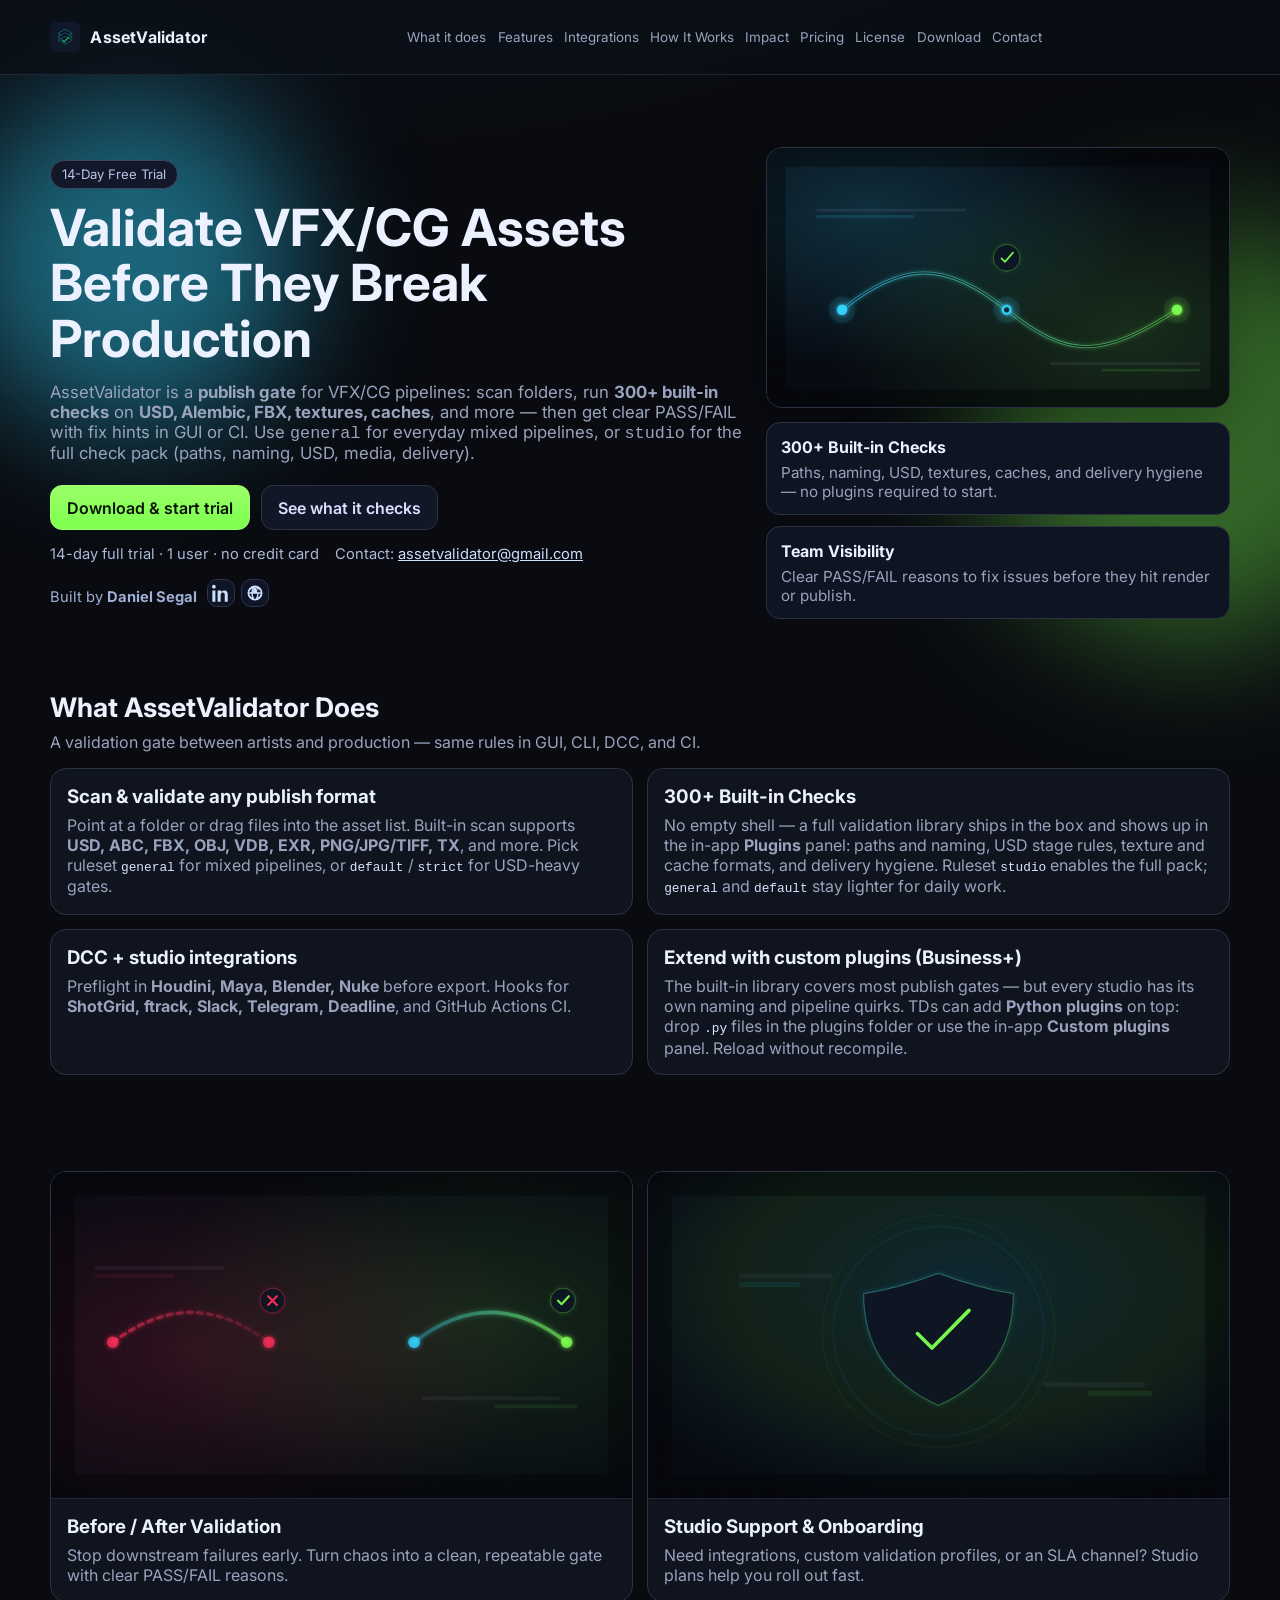
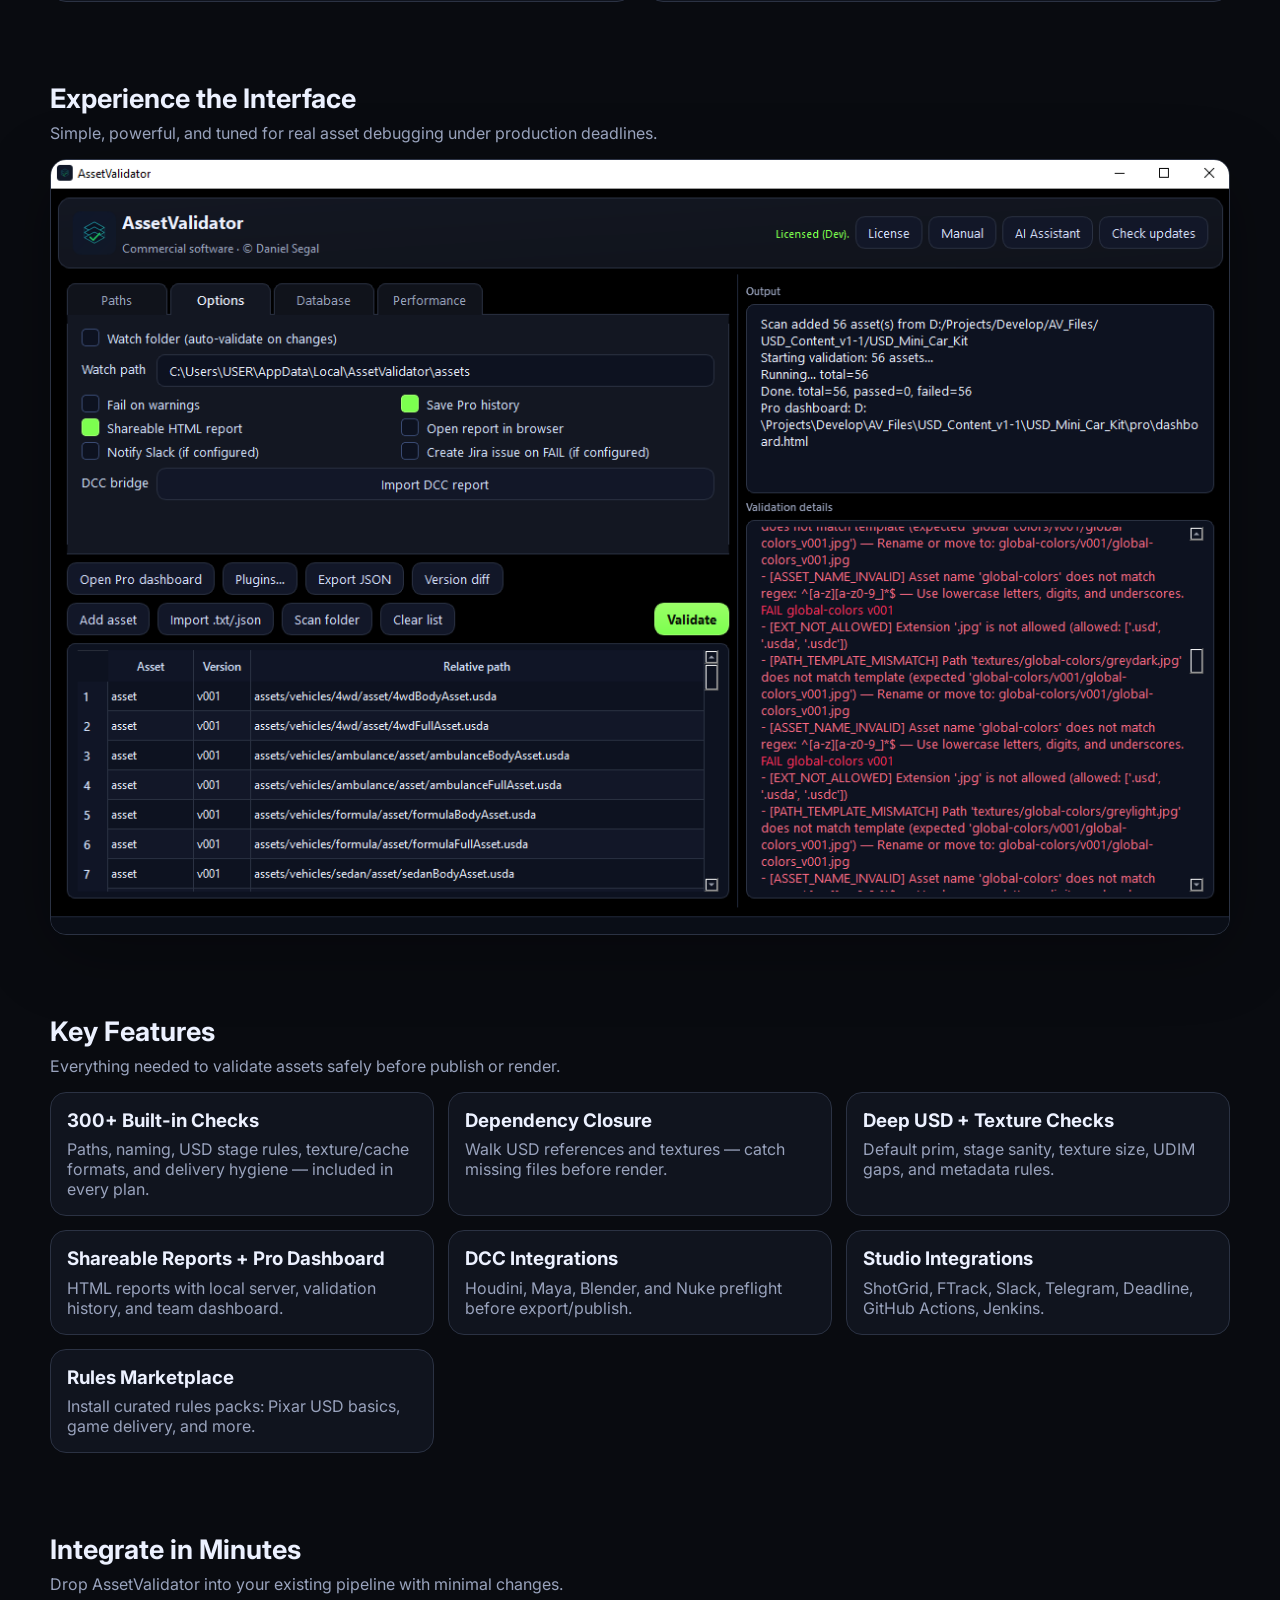
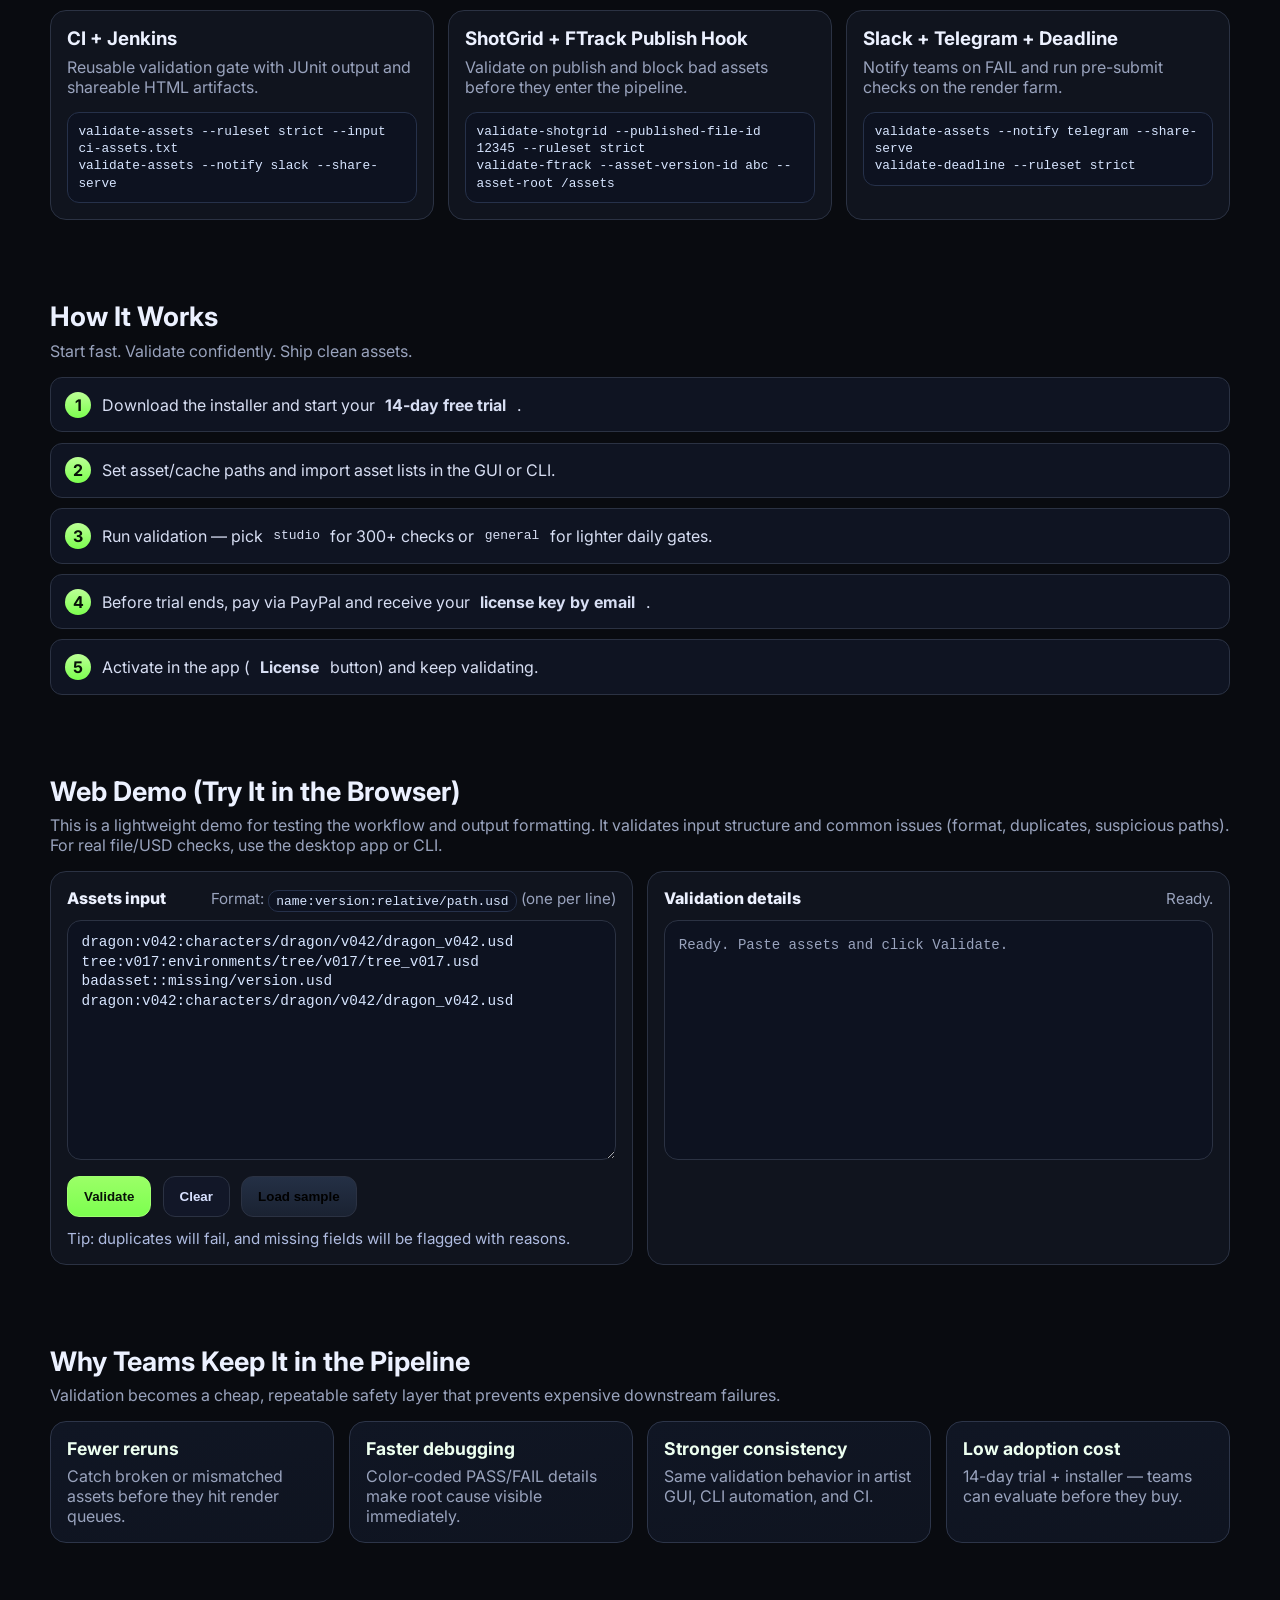
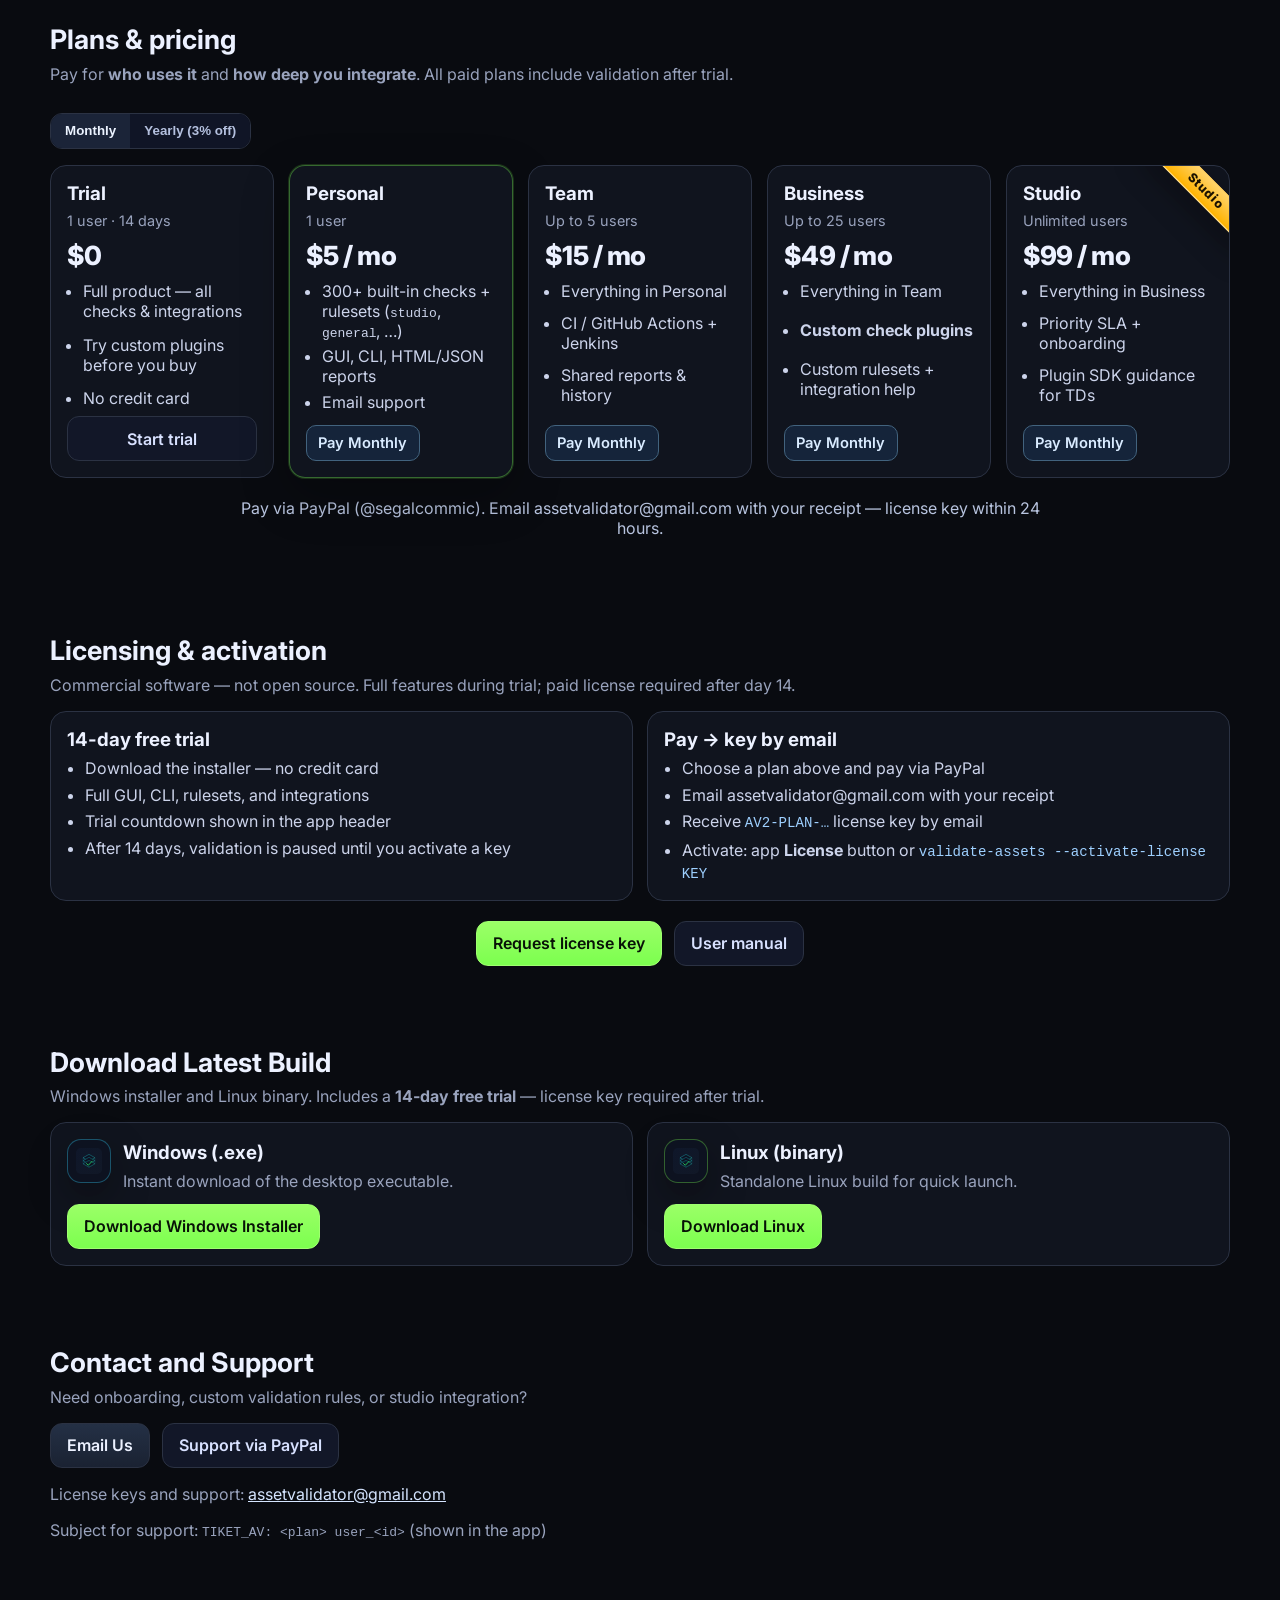
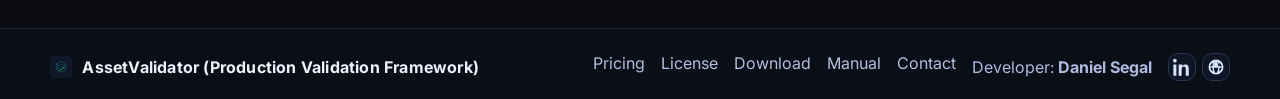
==== commit 264a356d: "deploy: site from daniilcg/AssetValidator-src@e91e6759225149b87182e05a81b97a525bee9d44 daniilcg/Asse" ====
--- a/index.html
+++ b/index.html
@@ -3,8 +3,19 @@
 <head>
   <meta charset="utf-8">
   <meta name="viewport" content="width=device-width, initial-scale=1">
-  <title>AssetValidator (Production Validation Framework) - VFX/CG Asset Validation Platform</title>
-  <meta name="description" content="AssetValidator — VFX/CG asset validation with 300+ built-in checks, 14-day free trial. USD, Alembic, FBX, textures, naming, delivery hygiene. GUI, CLI, CI.">
+  <title>AssetValidator — VFX/CG Asset Validation Platform</title>
+  <meta name="description" content="Commercial VFX/CG asset validation software — 300+ built-in checks, 14-day free trial. USD, Alembic, FBX, textures, naming, delivery. GUI, CLI, CI.">
+  <link rel="canonical" href="https://daniilcg.github.io/AssetValidator/">
+  <meta property="og:type" content="website">
+  <meta property="og:site_name" content="AssetValidator">
+  <meta property="og:title" content="AssetValidator — VFX/CG Asset Validation Platform">
+  <meta property="og:description" content="Commercial validation software for VFX/CG pipelines. 300+ built-in checks, 14-day free trial, USD/Alembic/FBX. GUI, CLI, and CI — not open source.">
+  <meta property="og:url" content="https://daniilcg.github.io/AssetValidator/">
+  <meta property="og:image" content="https://daniilcg.github.io/AssetValidator/assets/gui-preview.png">
+  <meta name="twitter:card" content="summary_large_image">
+  <meta name="twitter:title" content="AssetValidator — VFX/CG Asset Validation Platform">
+  <meta name="twitter:description" content="Commercial validation software for VFX/CG pipelines. 300+ built-in checks, 14-day free trial — not open source.">
+  <meta name="twitter:image" content="https://daniilcg.github.io/AssetValidator/assets/gui-preview.png">
   <link rel="icon" href="assets/icon.svg" type="image/svg+xml">
   <link rel="preconnect" href="https://fonts.googleapis.com">
   <link rel="preconnect" href="https://fonts.gstatic.com" crossorigin>
@@ -102,19 +113,12 @@
           </p>
         </article>
         <article class="card">
-          <h3>300+ built-in checks out of the box</h3>
+          <h3>300+ Built-in Checks</h3>
           <p>
-            No empty shell — AssetValidator ships with a full validation library, visible in the
-            in-app <strong>Plugins</strong> panel as built-in checks. Categories include:
-          </p>
-          <ul>
-            <li><strong>Paths &amp; naming</strong> — templates, snake_case, forbidden folders, version layout</li>
-            <li><strong>USD</strong> — closure, default prim, metadata, absolute paths, materials</li>
-            <li><strong>Media</strong> — texture/EXR/VDB/FBX headers, UDIM, sequence padding</li>
-            <li><strong>Delivery</strong> — no temp files, logs, scripts, or personal paths in publish</li>
-          </ul>
-          <p>
-            Ruleset <code>studio</code> enables the full pack; <code>general</code> / <code>default</code> stay lighter for daily work.
+            No empty shell — a full validation library ships in the box and shows up in the in-app
+            <strong>Plugins</strong> panel: paths and naming, USD stage rules, texture and cache formats,
+            and delivery hygiene. Ruleset <code>studio</code> enables the full pack;
+            <code>general</code> and <code>default</code> stay lighter for daily work.
           </p>
         </article>
         <article class="card">
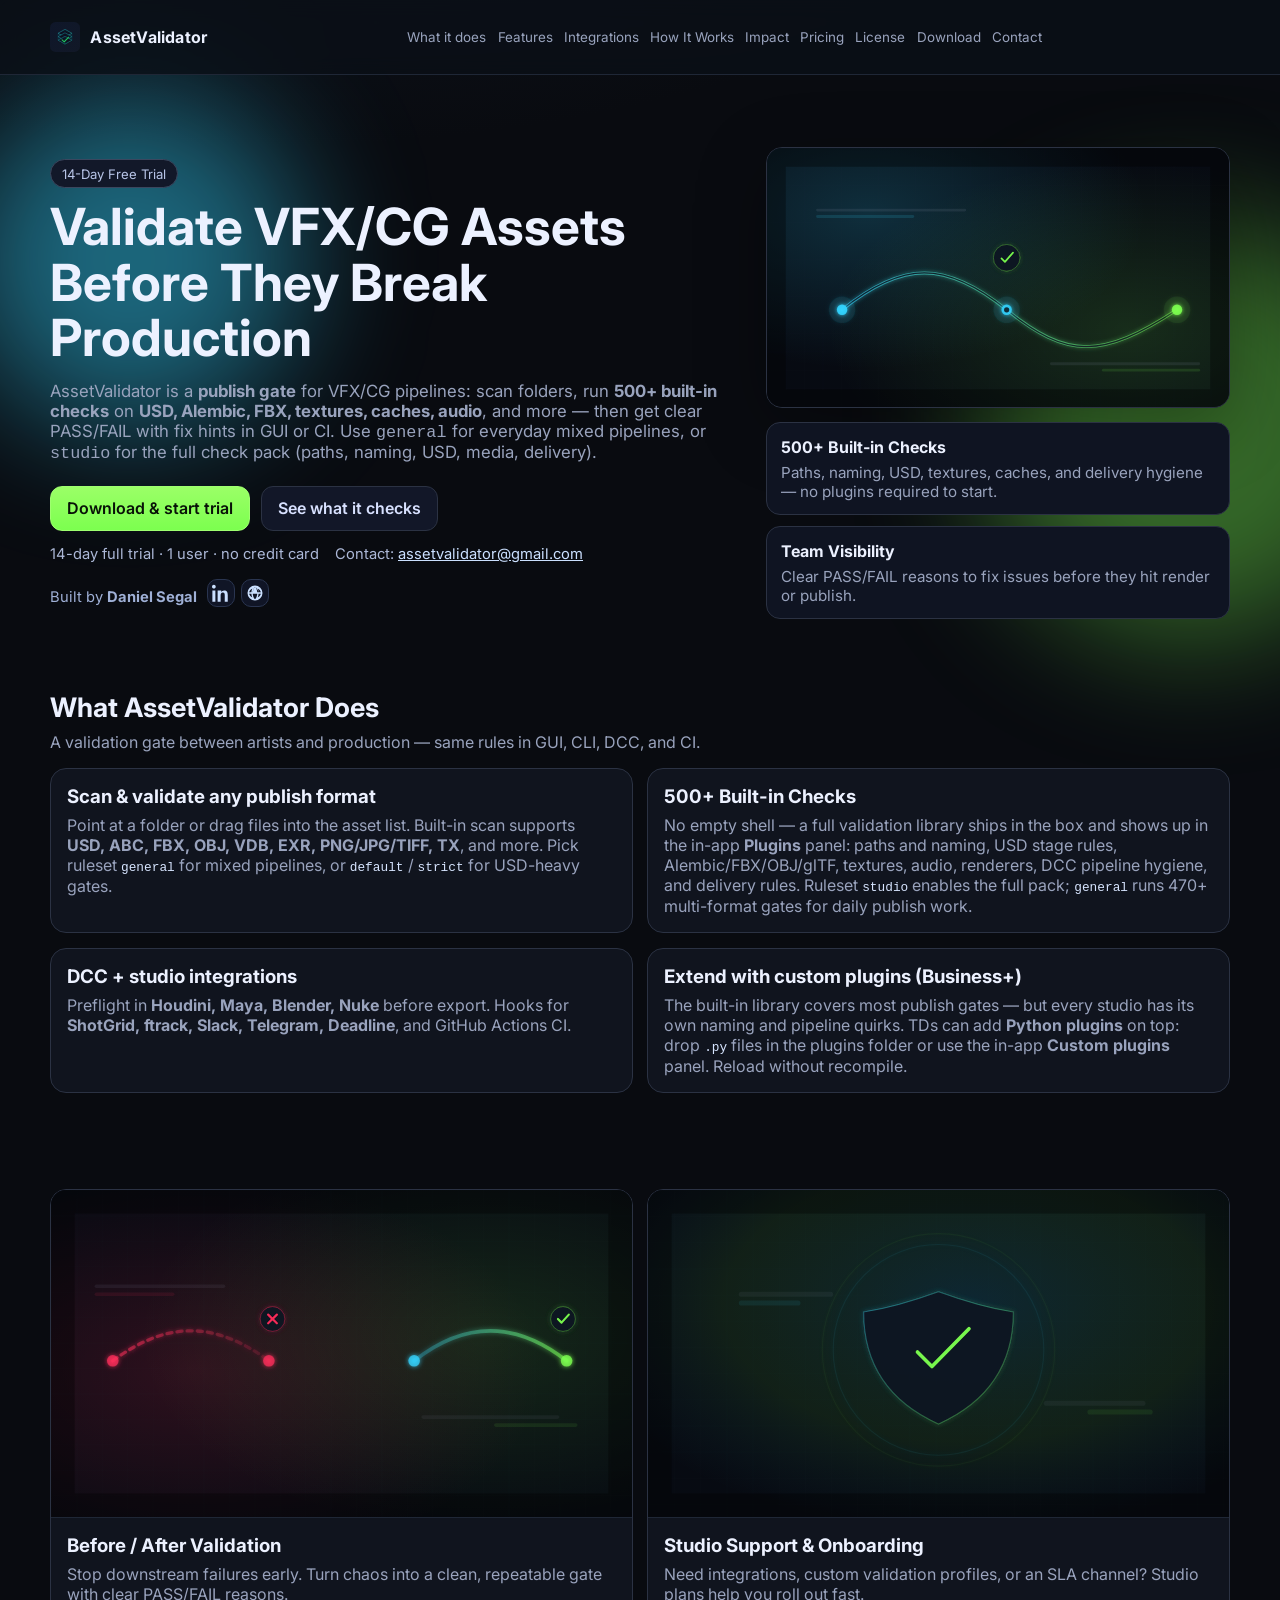
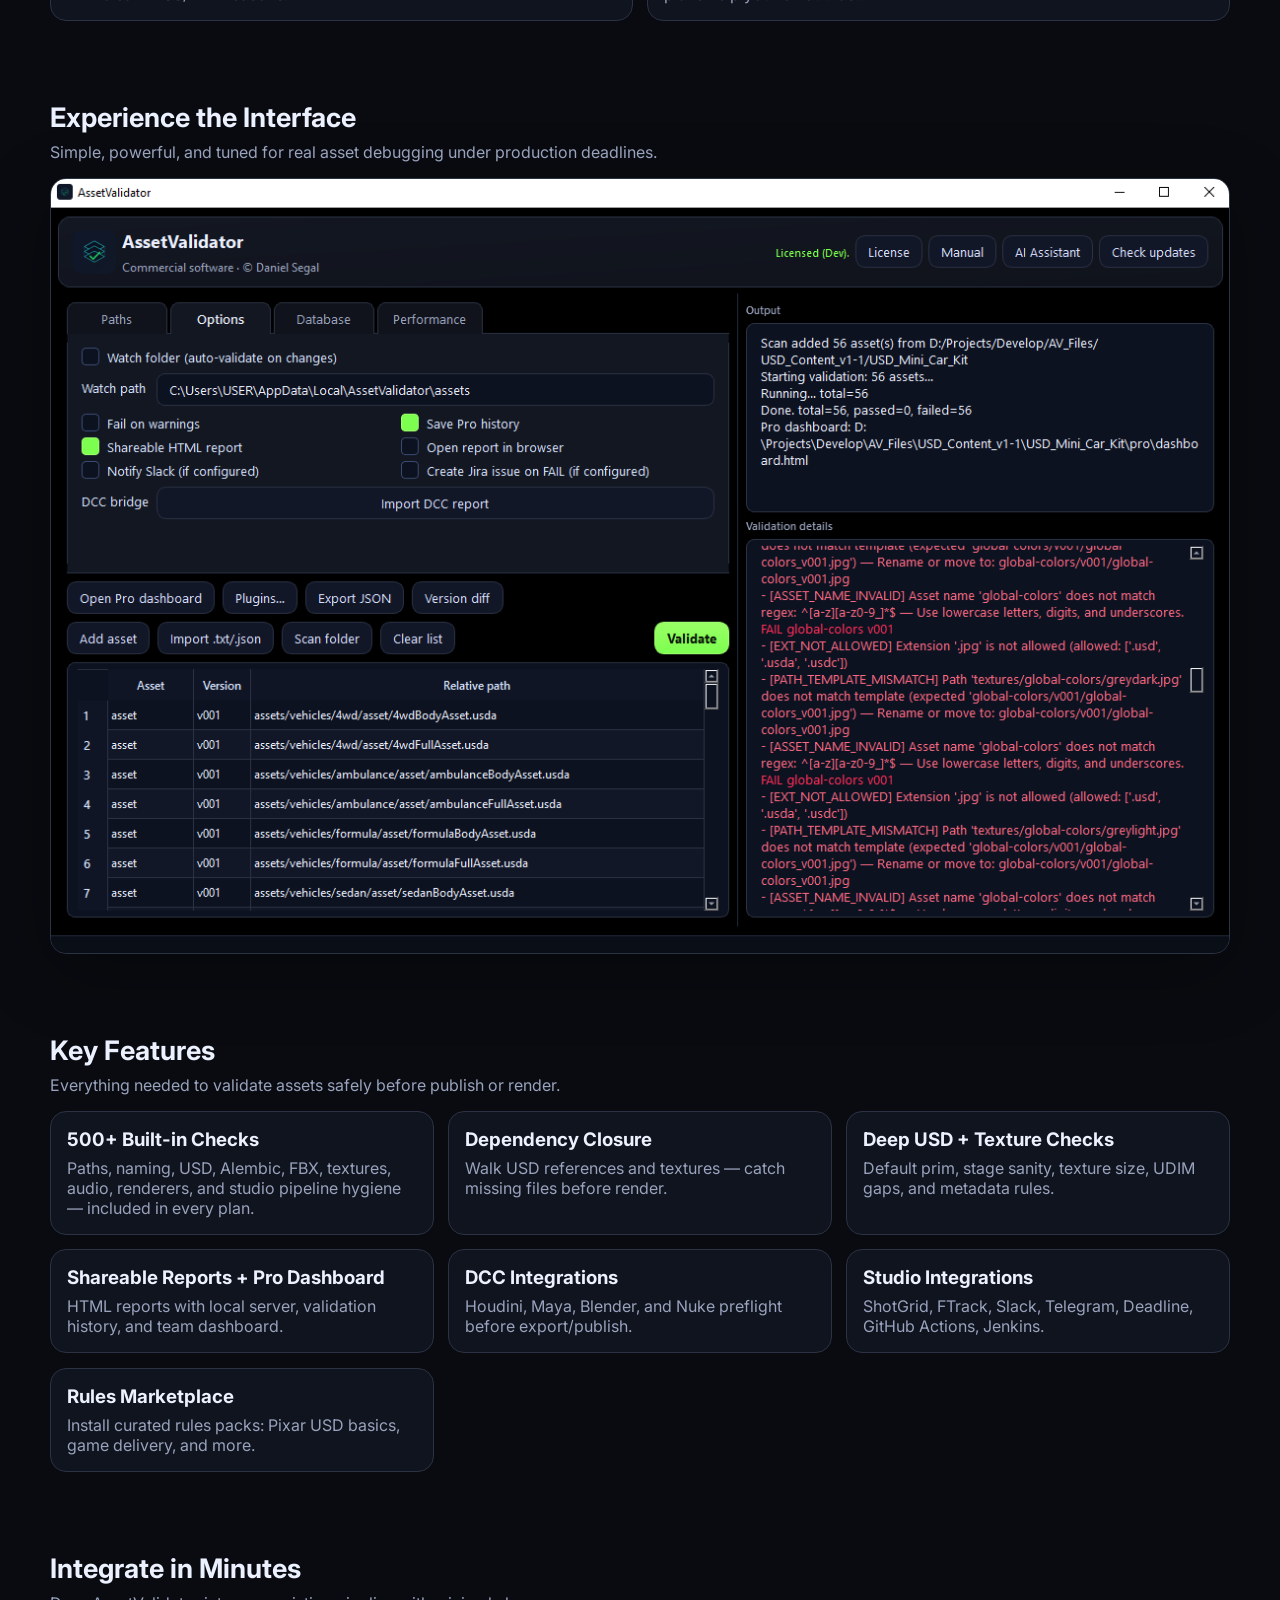
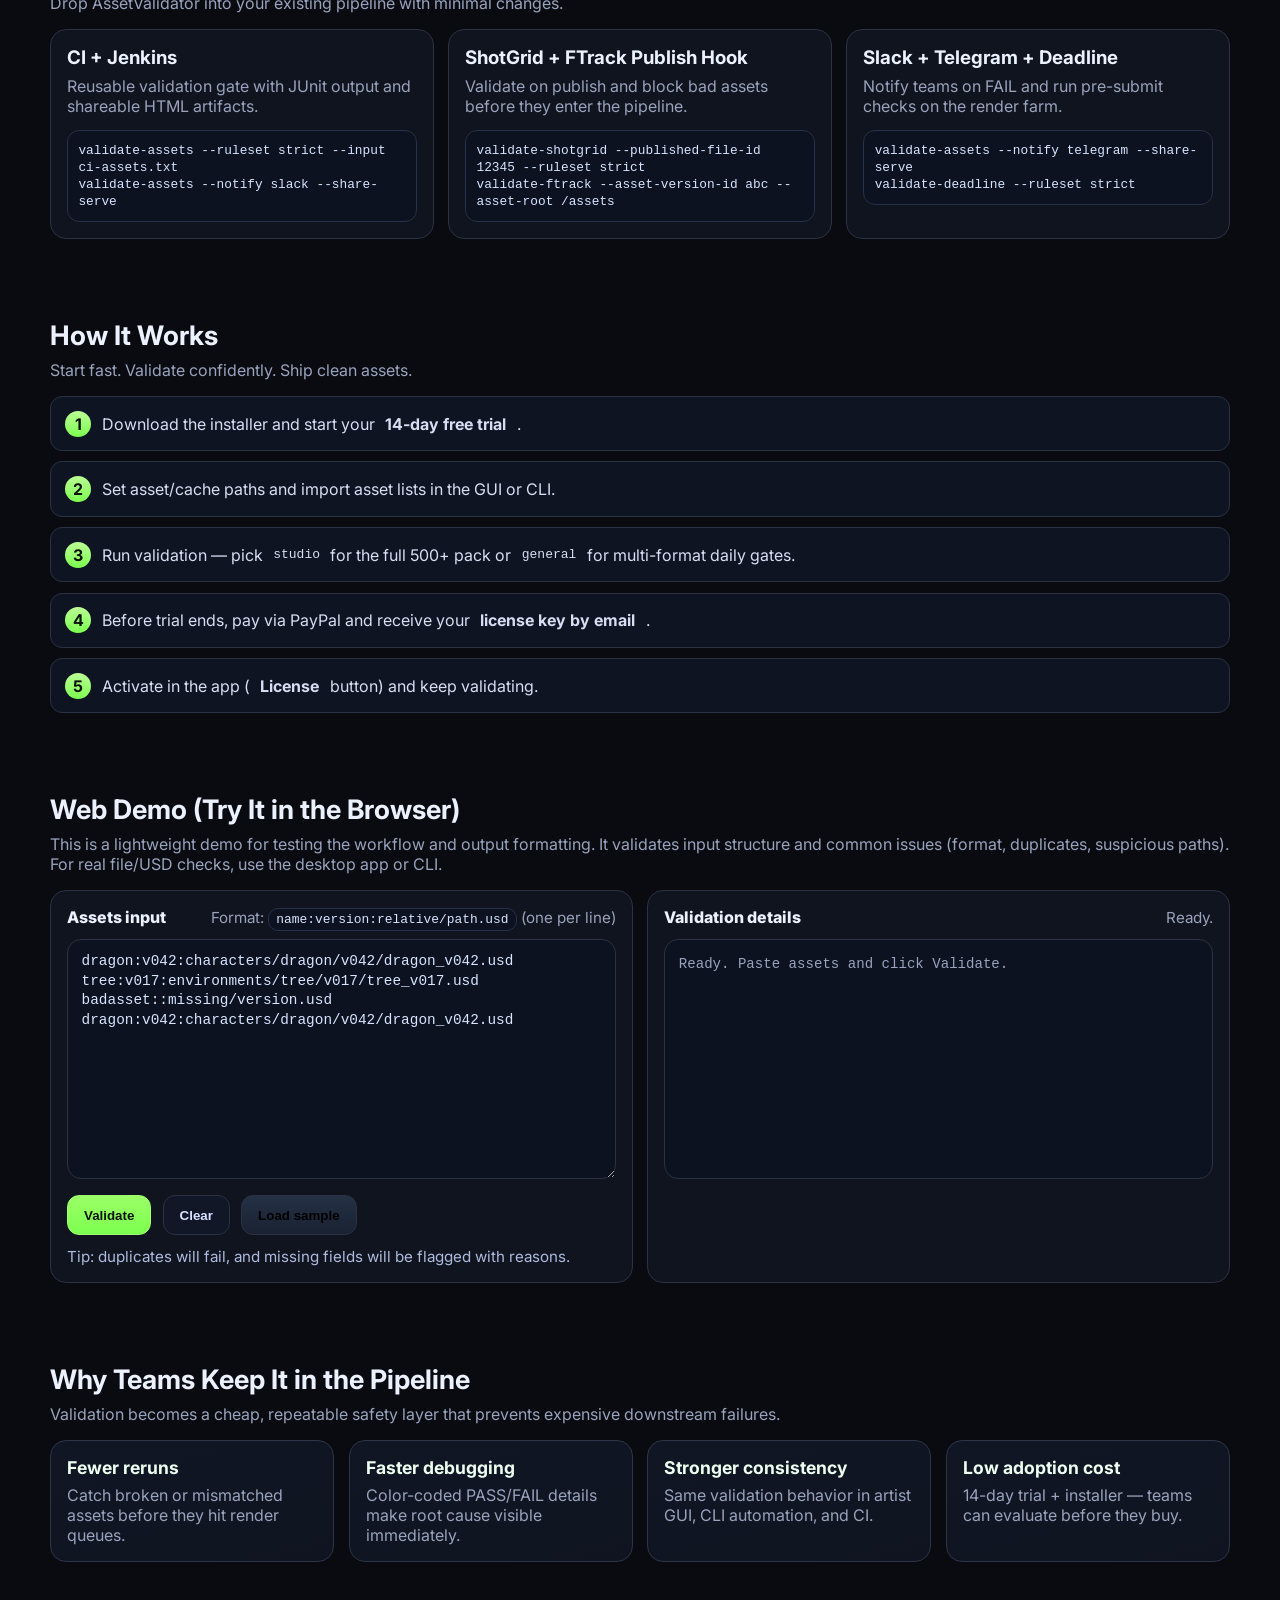
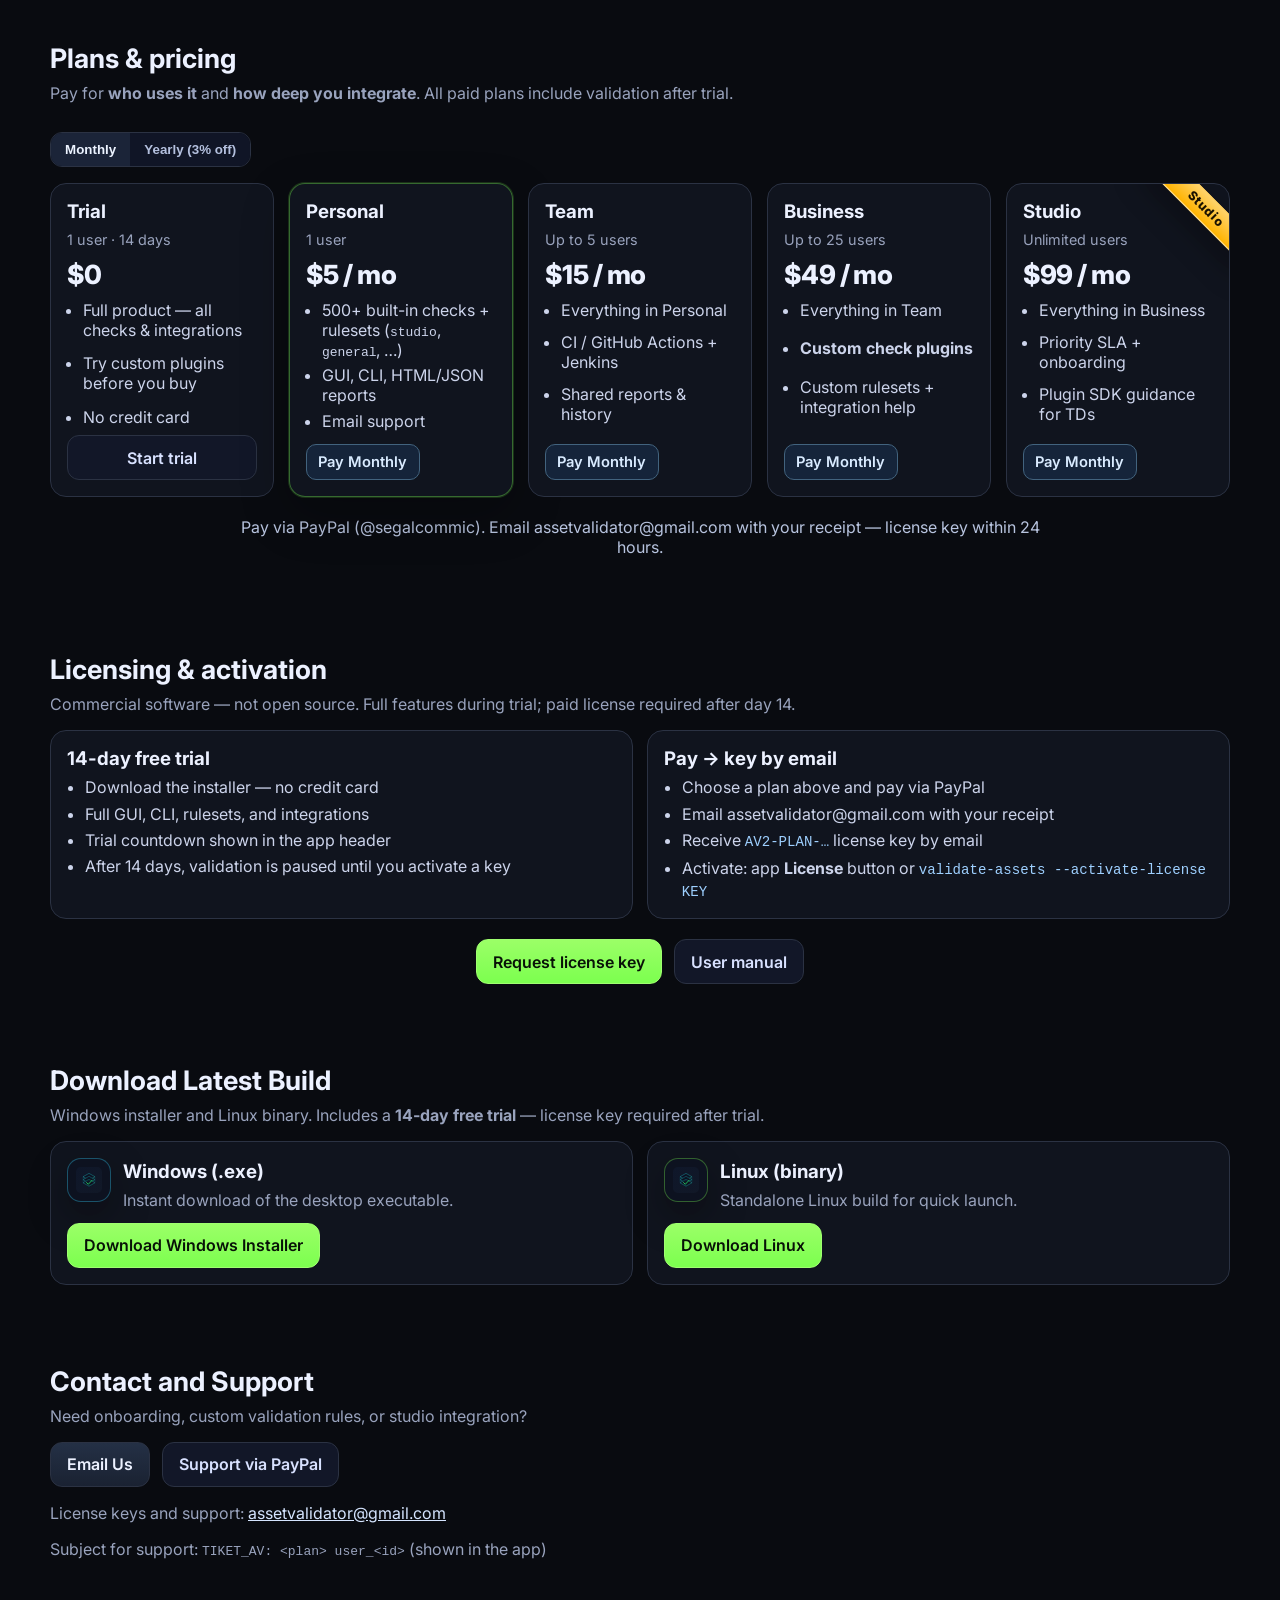
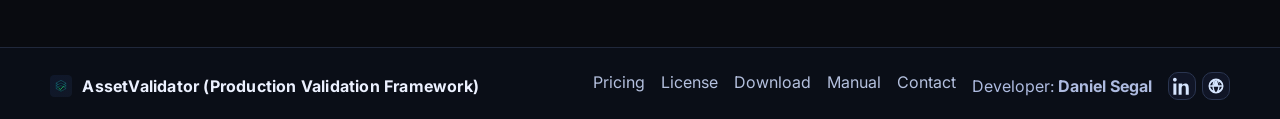
==== commit 5f6d90a5: "deploy: site from daniilcg/AssetValidator-src@d5f6780ee80bb06e4e046d7abaa849012a2be005 daniilcg/Asse" ====
--- a/index.html
+++ b/index.html
@@ -4,17 +4,17 @@
   <meta charset="utf-8">
   <meta name="viewport" content="width=device-width, initial-scale=1">
   <title>AssetValidator — VFX/CG Asset Validation Platform</title>
-  <meta name="description" content="Commercial VFX/CG asset validation software — 300+ built-in checks, 14-day free trial. USD, Alembic, FBX, textures, naming, delivery. GUI, CLI, CI.">
+  <meta name="description" content="Commercial VFX/CG asset validation software — 500+ built-in checks, 14-day free trial. USD, Alembic, FBX, textures, audio, renderers, DCC hygiene. GUI, CLI, CI.">
   <link rel="canonical" href="https://daniilcg.github.io/AssetValidator/">
   <meta property="og:type" content="website">
   <meta property="og:site_name" content="AssetValidator">
   <meta property="og:title" content="AssetValidator — VFX/CG Asset Validation Platform">
-  <meta property="og:description" content="Commercial validation software for VFX/CG pipelines. 300+ built-in checks, 14-day free trial, USD/Alembic/FBX. GUI, CLI, and CI — not open source.">
+  <meta property="og:description" content="Commercial validation software for VFX/CG pipelines. 500+ built-in checks across USD, Alembic, FBX, textures, audio, renderers, and studio tools. GUI, CLI, and CI — not open source.">
   <meta property="og:url" content="https://daniilcg.github.io/AssetValidator/">
   <meta property="og:image" content="https://daniilcg.github.io/AssetValidator/assets/gui-preview.png">
   <meta name="twitter:card" content="summary_large_image">
   <meta name="twitter:title" content="AssetValidator — VFX/CG Asset Validation Platform">
-  <meta name="twitter:description" content="Commercial validation software for VFX/CG pipelines. 300+ built-in checks, 14-day free trial — not open source.">
+  <meta name="twitter:description" content="Commercial validation software for VFX/CG pipelines. 500+ built-in checks across formats and studio tools — not open source.">
   <meta name="twitter:image" content="https://daniilcg.github.io/AssetValidator/assets/gui-preview.png">
   <link rel="icon" href="assets/icon.svg" type="image/svg+xml">
   <link rel="preconnect" href="https://fonts.googleapis.com">
@@ -53,7 +53,7 @@
         <h1>Validate VFX/CG Assets Before They Break Production</h1>
         <p>
           AssetValidator is a <strong>publish gate</strong> for VFX/CG pipelines: scan folders,
-          run <strong>300+ built-in checks</strong> on <strong>USD, Alembic, FBX, textures, caches</strong>, and more — then get
+          run <strong>500+ built-in checks</strong> on <strong>USD, Alembic, FBX, textures, caches, audio</strong>, and more — then get
           clear PASS/FAIL with fix hints in GUI or CI. Use <code>general</code> for everyday mixed pipelines,
           or <code>studio</code> for the full check pack (paths, naming, USD, media, delivery).
         </p>
@@ -87,7 +87,7 @@
         </div>
         <div class="hero-mini">
           <div class="mini">
-            <div class="mini-title">300+ Built-in Checks</div>
+            <div class="mini-title">500+ Built-in Checks</div>
             <div class="mini-text">Paths, naming, USD, textures, caches, and delivery hygiene — no plugins required to start.</div>
           </div>
           <div class="mini">
@@ -113,12 +113,13 @@
           </p>
         </article>
         <article class="card">
-          <h3>300+ Built-in Checks</h3>
+          <h3>500+ Built-in Checks</h3>
           <p>
             No empty shell — a full validation library ships in the box and shows up in the in-app
-            <strong>Plugins</strong> panel: paths and naming, USD stage rules, texture and cache formats,
-            and delivery hygiene. Ruleset <code>studio</code> enables the full pack;
-            <code>general</code> and <code>default</code> stay lighter for daily work.
+            <strong>Plugins</strong> panel: paths and naming, USD stage rules, Alembic/FBX/OBJ/glTF,
+            textures, audio, renderers, DCC pipeline hygiene, and delivery rules.
+            Ruleset <code>studio</code> enables the full pack;
+            <code>general</code> runs 470+ multi-format gates for daily publish work.
           </p>
         </article>
         <article class="card">
@@ -179,8 +180,8 @@
       </div>
       <div class="grid grid-3">
         <article class="card">
-          <h3>300+ Built-in Checks</h3>
-          <p>Paths, naming, USD stage rules, texture/cache formats, and delivery hygiene — included in every plan.</p>
+          <h3>500+ Built-in Checks</h3>
+          <p>Paths, naming, USD, Alembic, FBX, textures, audio, renderers, and studio pipeline hygiene — included in every plan.</p>
         </article>
         <article class="card">
           <h3>Dependency Closure</h3>
@@ -244,7 +245,7 @@
       <div class="timeline">
         <div class="step"><span>1</span>Download the installer and start your <strong>14-day free trial</strong>.</div>
         <div class="step"><span>2</span>Set asset/cache paths and import asset lists in the GUI or CLI.</div>
-        <div class="step"><span>3</span>Run validation — pick <code>studio</code> for 300+ checks or <code>general</code> for lighter daily gates.</div>
+        <div class="step"><span>3</span>Run validation — pick <code>studio</code> for the full 500+ pack or <code>general</code> for multi-format daily gates.</div>
         <div class="step"><span>4</span>Before trial ends, pay via PayPal and receive your <strong>license key by email</strong>.</div>
         <div class="step"><span>5</span>Activate in the app (<strong>License</strong> button) and keep validating.</div>
       </div>
@@ -342,7 +343,7 @@
           <p class="target">1 user</p>
           <div class="price">$5 / mo</div>
           <ul>
-            <li>300+ built-in checks + rulesets (<code>studio</code>, <code>general</code>, …)</li>
+            <li>500+ built-in checks + rulesets (<code>studio</code>, <code>general</code>, …)</li>
             <li>GUI, CLI, HTML/JSON reports</li>
             <li>Email support</li>
           </ul>
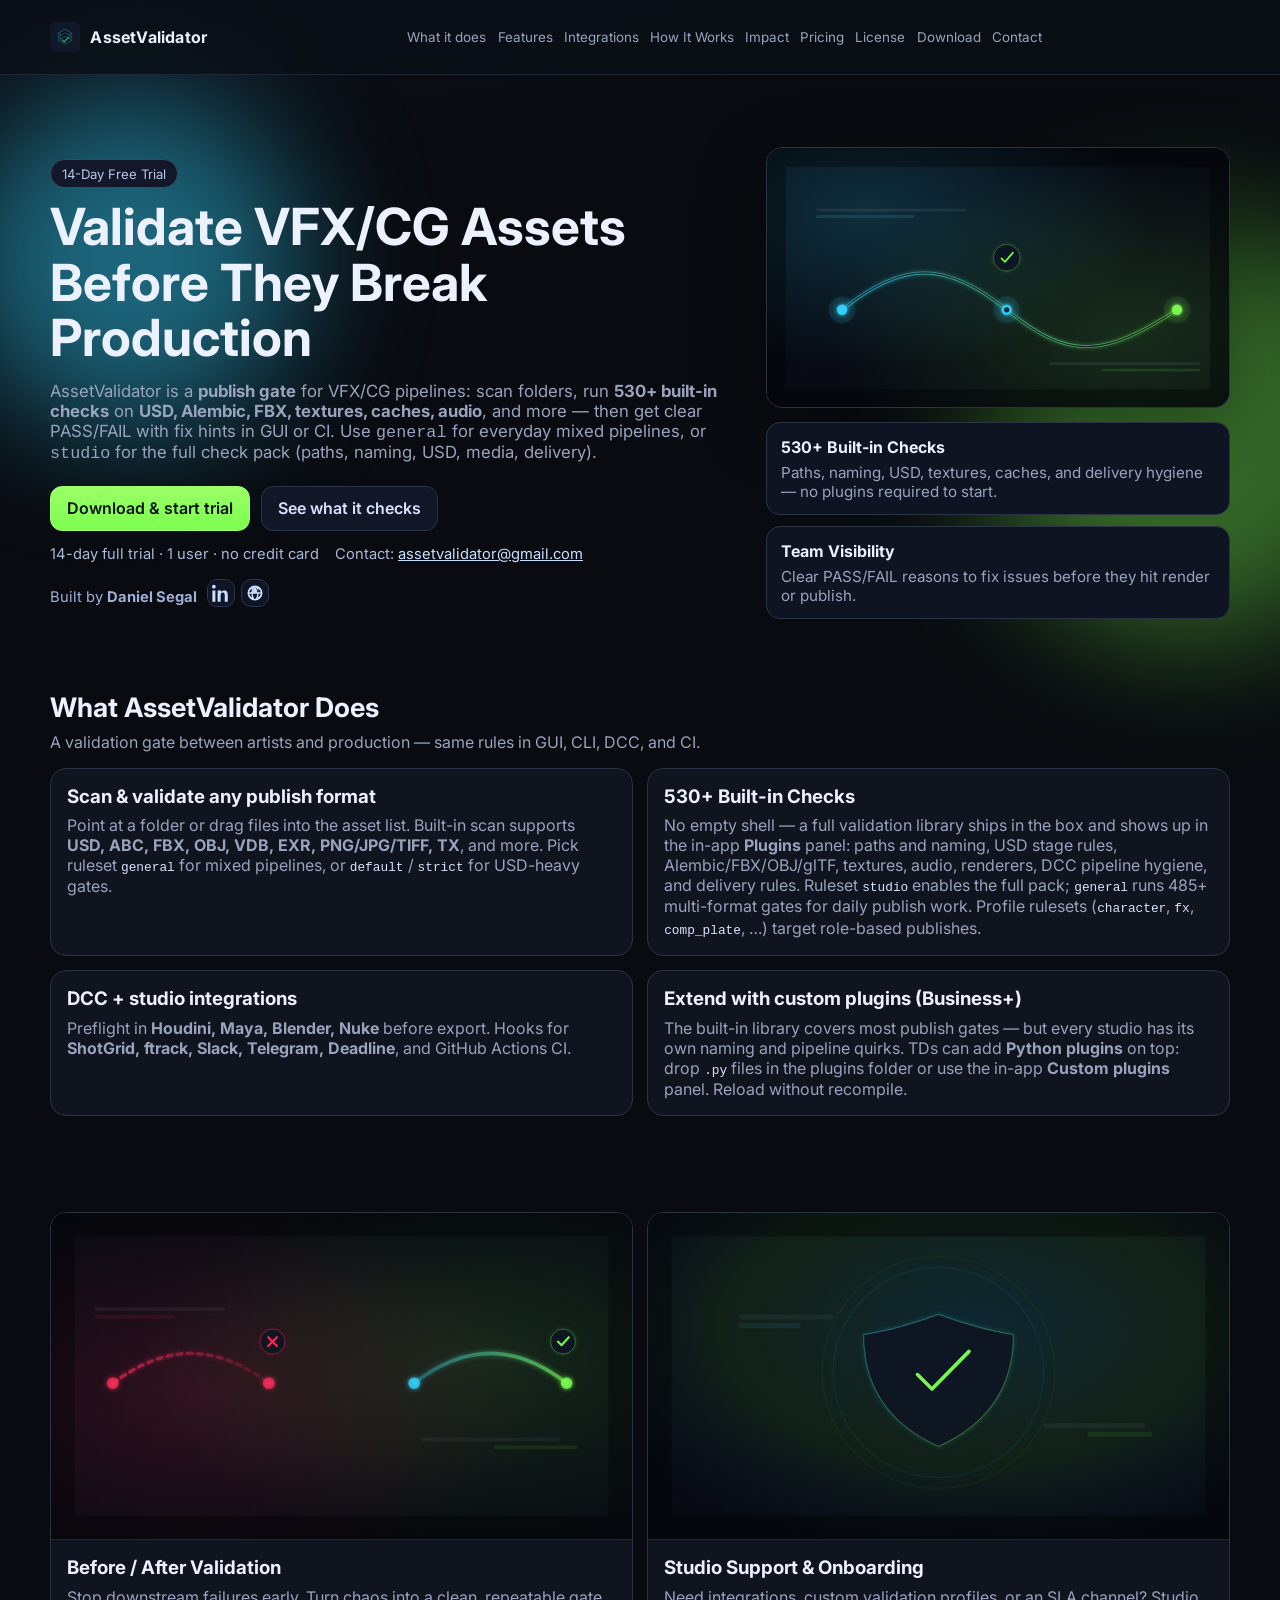
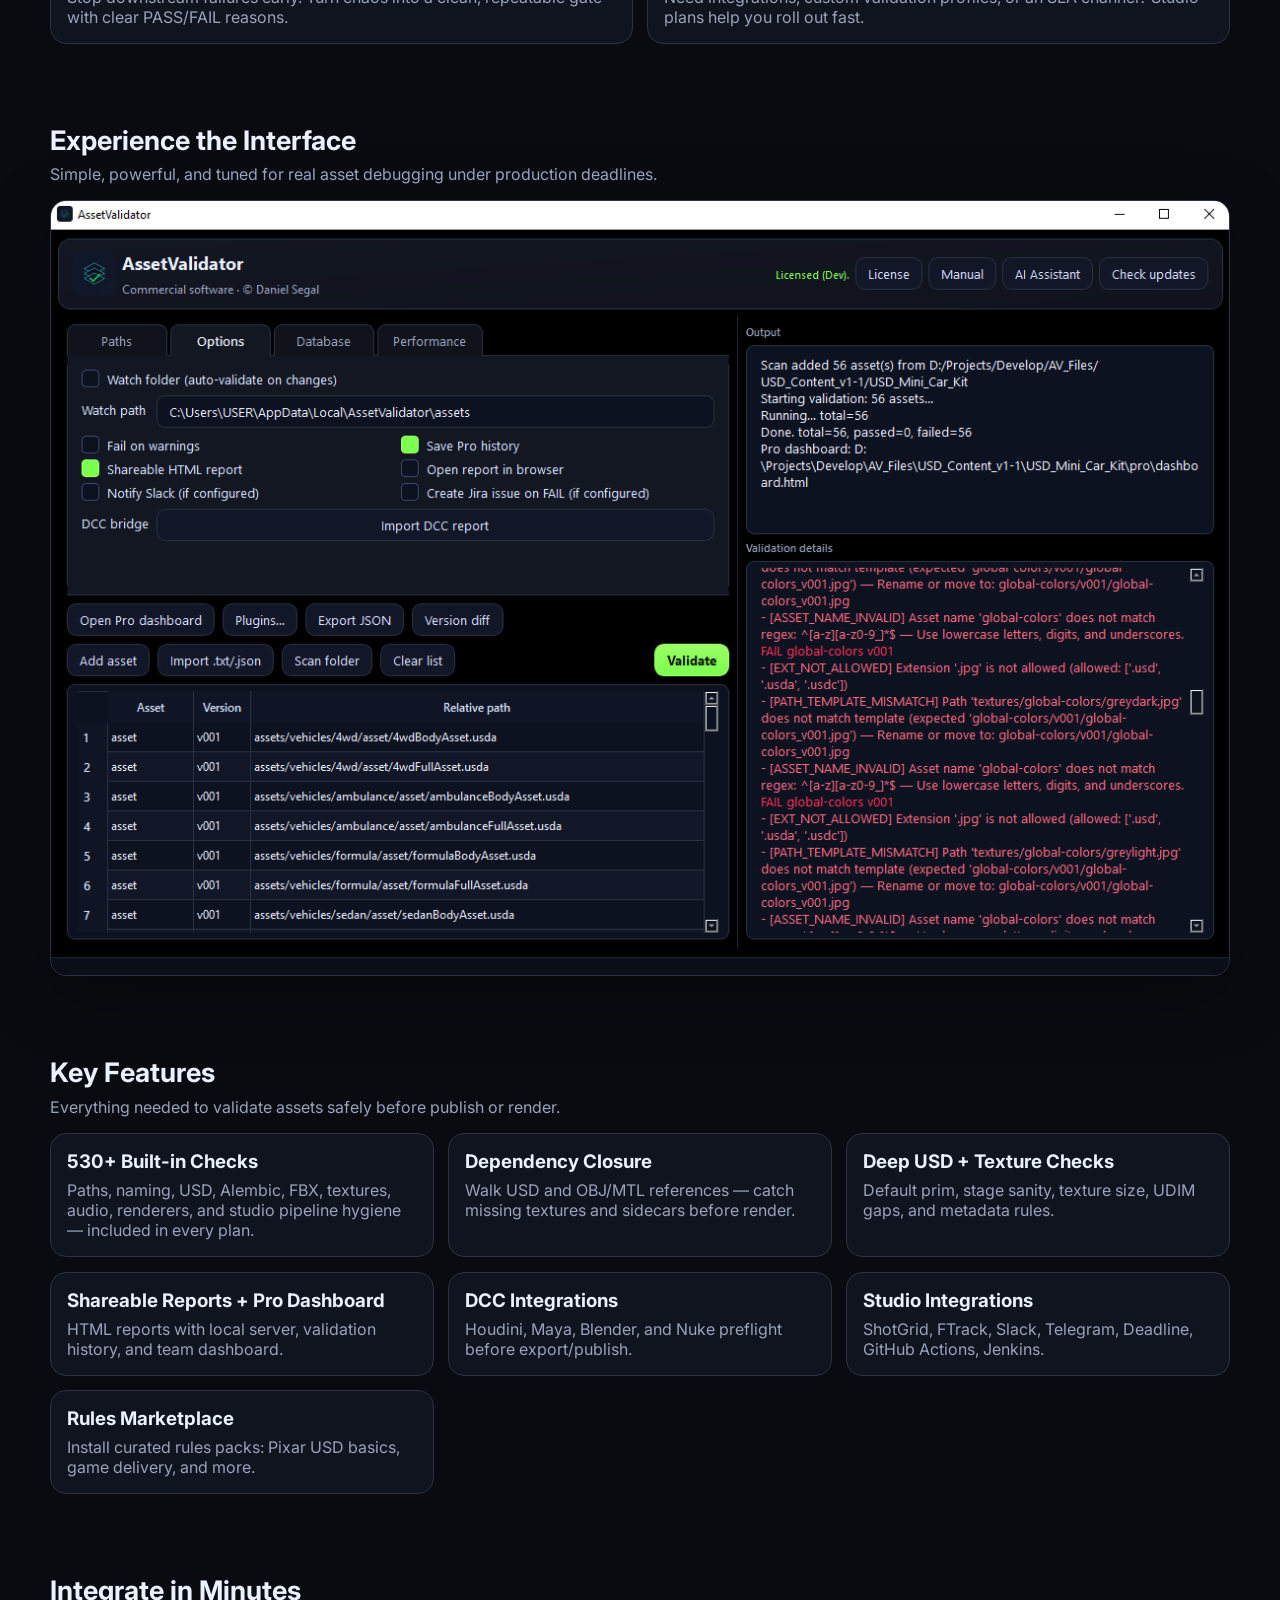
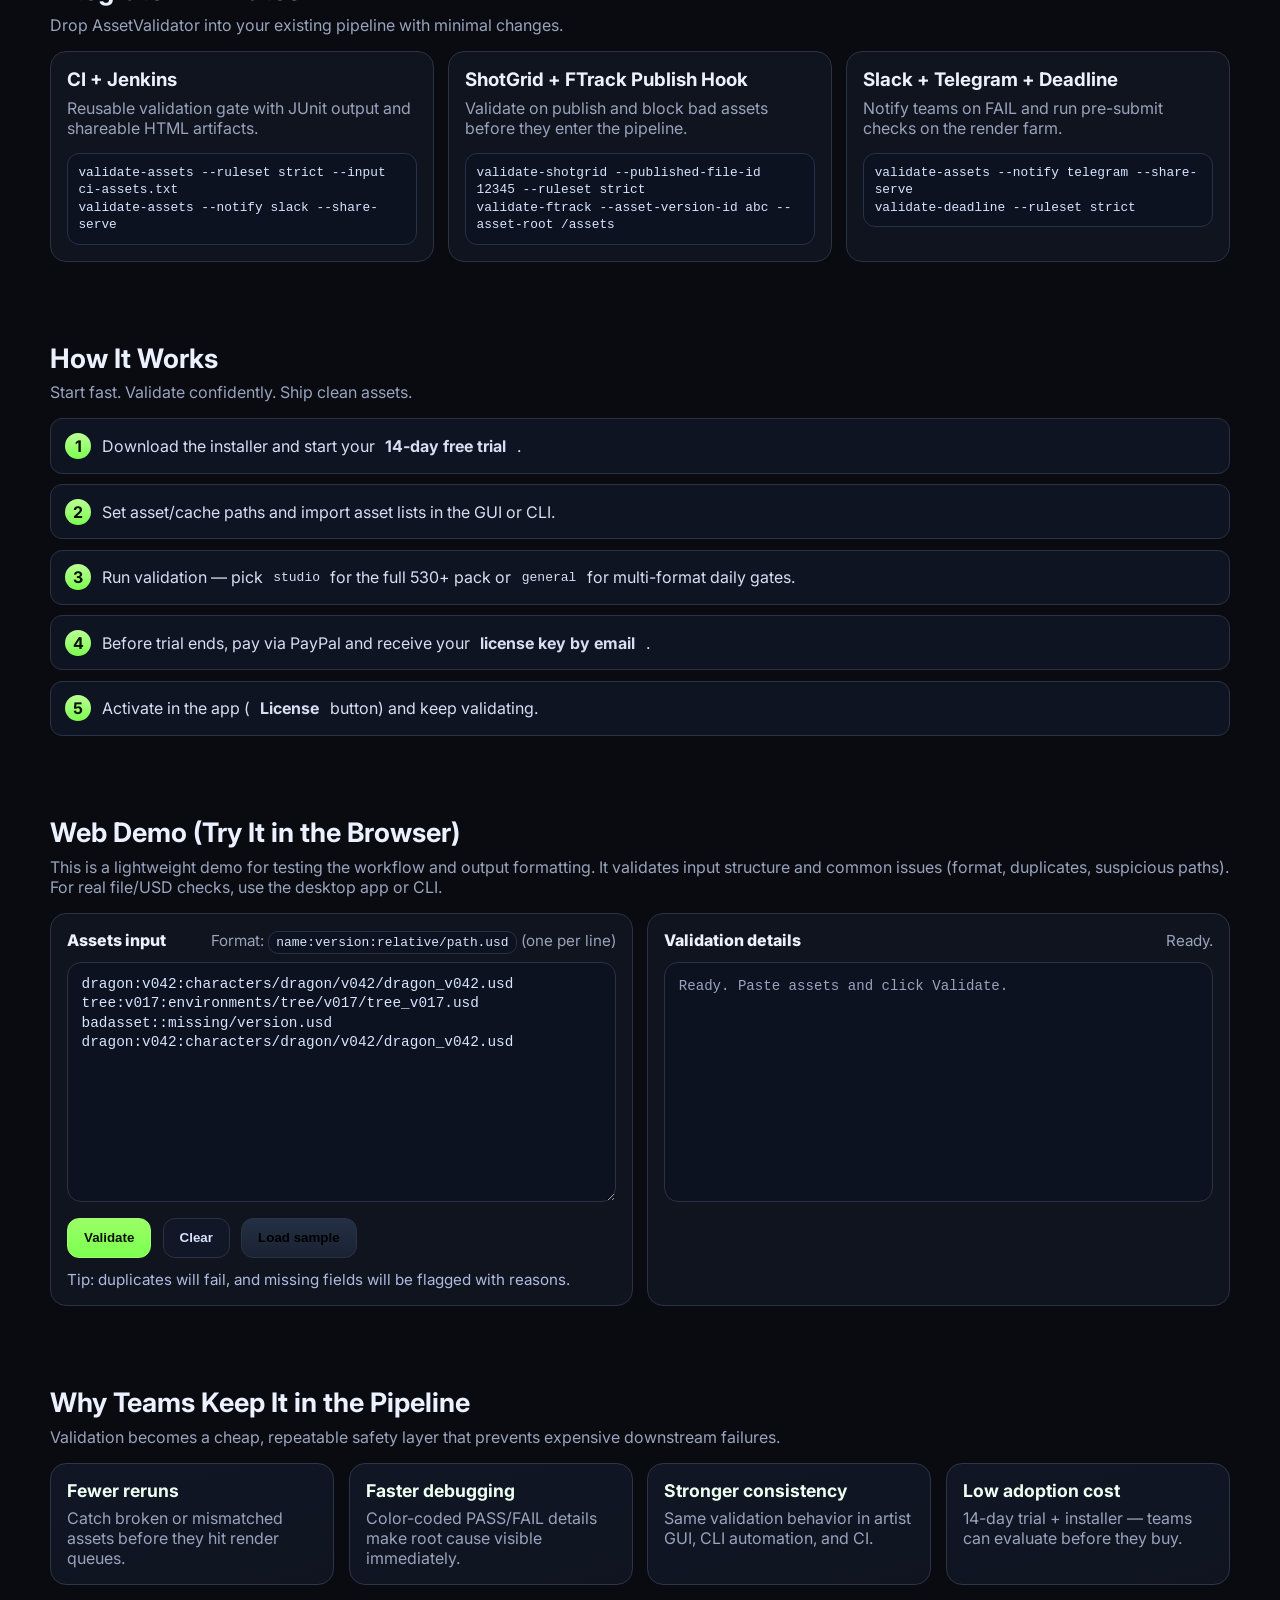
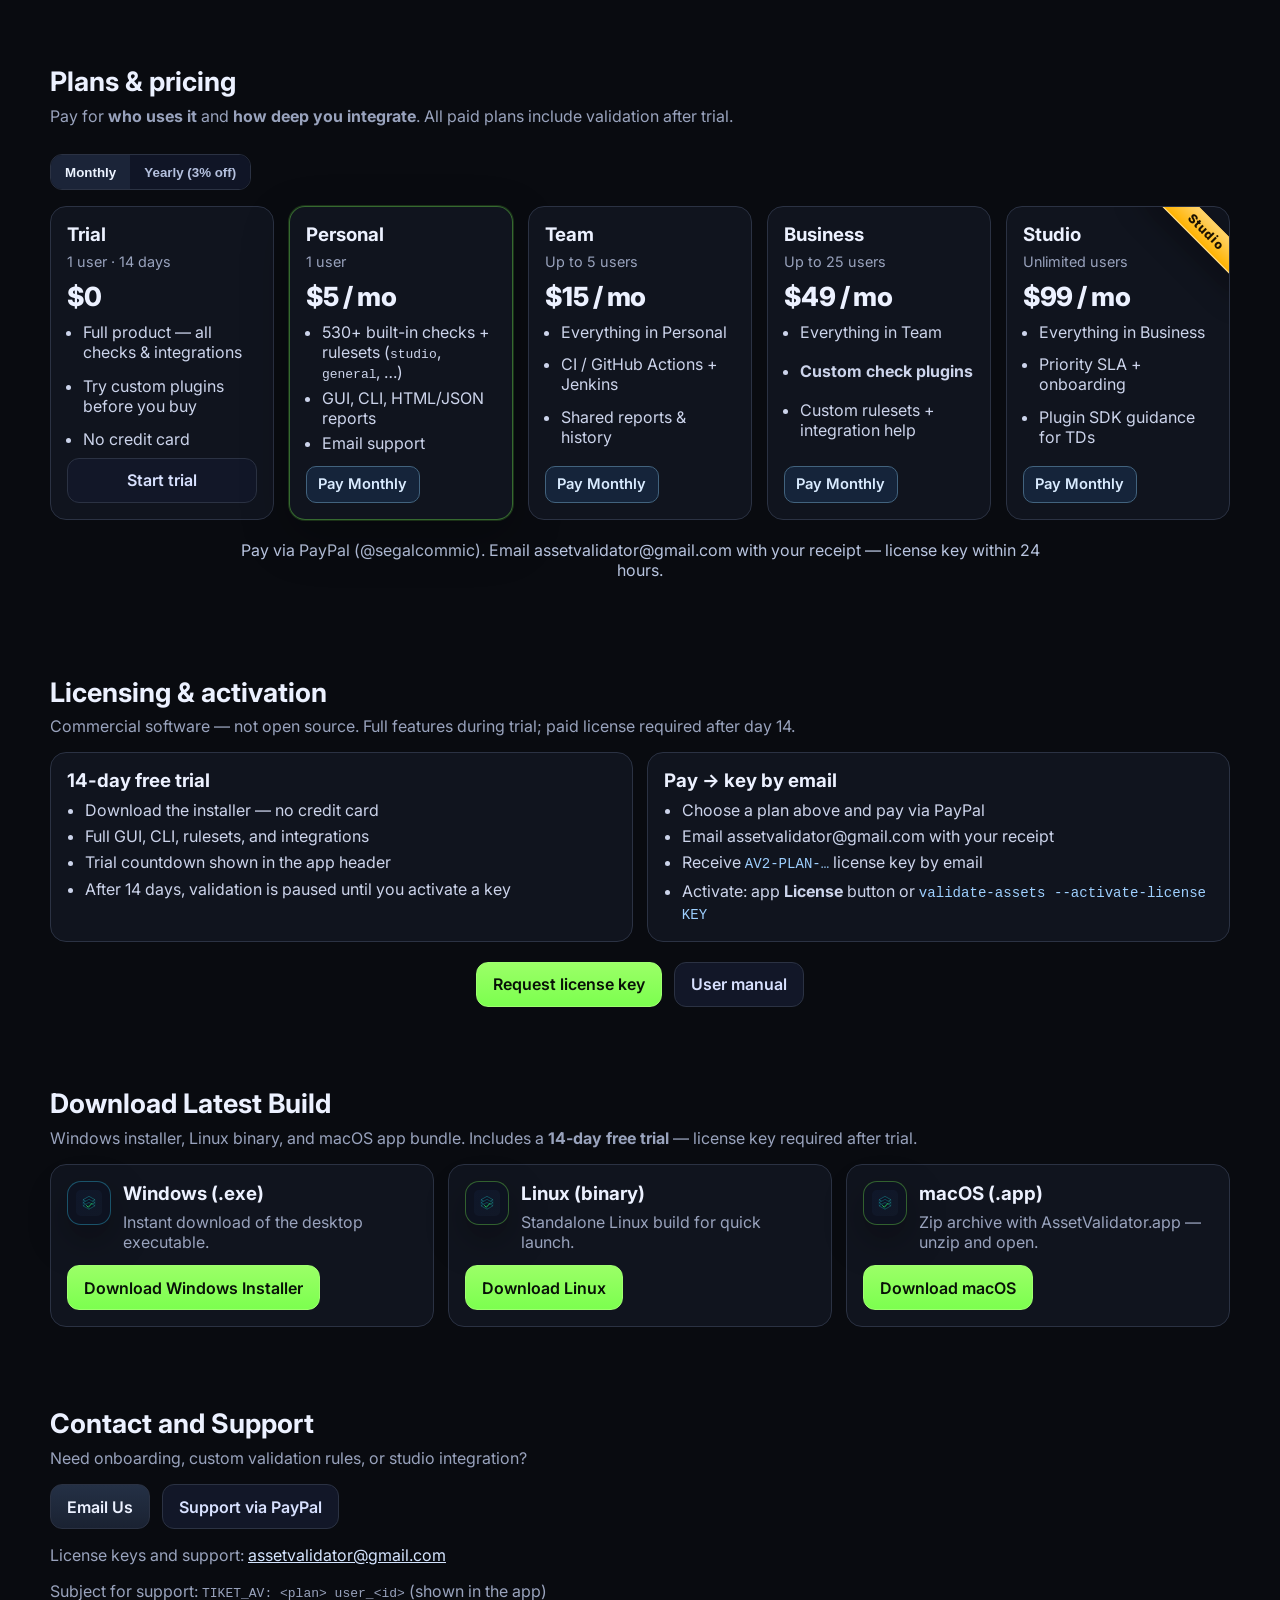
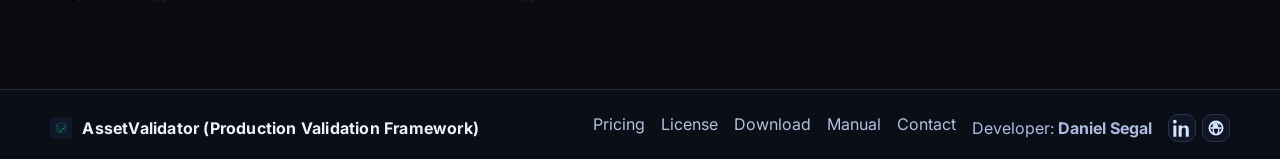
==== commit 63a0bb19: "deploy: site from daniilcg/AssetValidator-src@dc47ff9fb41539871552dd1572ad18d39cfe332c daniilcg/Asse" ====
--- a/index.html
+++ b/index.html
@@ -4,17 +4,17 @@
   <meta charset="utf-8">
   <meta name="viewport" content="width=device-width, initial-scale=1">
   <title>AssetValidator — VFX/CG Asset Validation Platform</title>
-  <meta name="description" content="Commercial VFX/CG asset validation software — 500+ built-in checks, 14-day free trial. USD, Alembic, FBX, textures, audio, renderers, DCC hygiene. GUI, CLI, CI.">
+  <meta name="description" content="Commercial VFX/CG asset validation software — 530+ built-in checks, 14-day free trial. USD, Alembic, FBX, textures, audio, renderers, DCC hygiene. GUI, CLI, CI.">
   <link rel="canonical" href="https://daniilcg.github.io/AssetValidator/">
   <meta property="og:type" content="website">
   <meta property="og:site_name" content="AssetValidator">
   <meta property="og:title" content="AssetValidator — VFX/CG Asset Validation Platform">
-  <meta property="og:description" content="Commercial validation software for VFX/CG pipelines. 500+ built-in checks across USD, Alembic, FBX, textures, audio, renderers, and studio tools. GUI, CLI, and CI — not open source.">
+  <meta property="og:description" content="Commercial validation software for VFX/CG pipelines. 530+ built-in checks across USD, Alembic, FBX, textures, audio, renderers, and studio tools. GUI, CLI, and CI — not open source.">
   <meta property="og:url" content="https://daniilcg.github.io/AssetValidator/">
   <meta property="og:image" content="https://daniilcg.github.io/AssetValidator/assets/gui-preview.png">
   <meta name="twitter:card" content="summary_large_image">
   <meta name="twitter:title" content="AssetValidator — VFX/CG Asset Validation Platform">
-  <meta name="twitter:description" content="Commercial validation software for VFX/CG pipelines. 500+ built-in checks across formats and studio tools — not open source.">
+  <meta name="twitter:description" content="Commercial validation software for VFX/CG pipelines. 530+ built-in checks across formats and studio tools — not open source.">
   <meta name="twitter:image" content="https://daniilcg.github.io/AssetValidator/assets/gui-preview.png">
   <link rel="icon" href="assets/icon.svg" type="image/svg+xml">
   <link rel="preconnect" href="https://fonts.googleapis.com">
@@ -53,7 +53,7 @@
         <h1>Validate VFX/CG Assets Before They Break Production</h1>
         <p>
           AssetValidator is a <strong>publish gate</strong> for VFX/CG pipelines: scan folders,
-          run <strong>500+ built-in checks</strong> on <strong>USD, Alembic, FBX, textures, caches, audio</strong>, and more — then get
+          run <strong>530+ built-in checks</strong> on <strong>USD, Alembic, FBX, textures, caches, audio</strong>, and more — then get
           clear PASS/FAIL with fix hints in GUI or CI. Use <code>general</code> for everyday mixed pipelines,
           or <code>studio</code> for the full check pack (paths, naming, USD, media, delivery).
         </p>
@@ -87,7 +87,7 @@
         </div>
         <div class="hero-mini">
           <div class="mini">
-            <div class="mini-title">500+ Built-in Checks</div>
+            <div class="mini-title">530+ Built-in Checks</div>
             <div class="mini-text">Paths, naming, USD, textures, caches, and delivery hygiene — no plugins required to start.</div>
           </div>
           <div class="mini">
@@ -113,13 +113,14 @@
           </p>
         </article>
         <article class="card">
-          <h3>500+ Built-in Checks</h3>
+          <h3>530+ Built-in Checks</h3>
           <p>
             No empty shell — a full validation library ships in the box and shows up in the in-app
             <strong>Plugins</strong> panel: paths and naming, USD stage rules, Alembic/FBX/OBJ/glTF,
             textures, audio, renderers, DCC pipeline hygiene, and delivery rules.
             Ruleset <code>studio</code> enables the full pack;
-            <code>general</code> runs 470+ multi-format gates for daily publish work.
+            <code>general</code> runs 485+ multi-format gates for daily publish work.
+            Profile rulesets (<code>character</code>, <code>fx</code>, <code>comp_plate</code>, …) target role-based publishes.
           </p>
         </article>
         <article class="card">
@@ -180,12 +181,12 @@
       </div>
       <div class="grid grid-3">
         <article class="card">
-          <h3>500+ Built-in Checks</h3>
+          <h3>530+ Built-in Checks</h3>
           <p>Paths, naming, USD, Alembic, FBX, textures, audio, renderers, and studio pipeline hygiene — included in every plan.</p>
         </article>
         <article class="card">
           <h3>Dependency Closure</h3>
-          <p>Walk USD references and textures — catch missing files before render.</p>
+          <p>Walk USD and OBJ/MTL references — catch missing textures and sidecars before render.</p>
         </article>
         <article class="card">
           <h3>Deep USD + Texture Checks</h3>
@@ -245,7 +246,7 @@
       <div class="timeline">
         <div class="step"><span>1</span>Download the installer and start your <strong>14-day free trial</strong>.</div>
         <div class="step"><span>2</span>Set asset/cache paths and import asset lists in the GUI or CLI.</div>
-        <div class="step"><span>3</span>Run validation — pick <code>studio</code> for the full 500+ pack or <code>general</code> for multi-format daily gates.</div>
+        <div class="step"><span>3</span>Run validation — pick <code>studio</code> for the full 530+ pack or <code>general</code> for multi-format daily gates.</div>
         <div class="step"><span>4</span>Before trial ends, pay via PayPal and receive your <strong>license key by email</strong>.</div>
         <div class="step"><span>5</span>Activate in the app (<strong>License</strong> button) and keep validating.</div>
       </div>
@@ -343,7 +344,7 @@
           <p class="target">1 user</p>
           <div class="price">$5 / mo</div>
           <ul>
-            <li>500+ built-in checks + rulesets (<code>studio</code>, <code>general</code>, …)</li>
+            <li>530+ built-in checks + rulesets (<code>studio</code>, <code>general</code>, …)</li>
             <li>GUI, CLI, HTML/JSON reports</li>
             <li>Email support</li>
           </ul>
@@ -451,9 +452,9 @@
     <section id="download" class="download container">
       <div class="section-head">
         <h2>Download Latest Build</h2>
-        <p>Windows installer and Linux binary. Includes a <strong>14-day free trial</strong> — license key required after trial.</p>
-      </div>
-      <div class="grid grid-2">
+        <p>Windows installer, Linux binary, and macOS app bundle. Includes a <strong>14-day free trial</strong> — license key required after trial.</p>
+      </div>
+      <div class="grid grid-3">
         <article class="card">
           <div class="dl-head">
             <div class="file-badge file-badge-win" aria-hidden="true">
@@ -477,6 +478,18 @@
             </div>
           </div>
           <a class="btn btn-accent" href="https://github.com/daniilcg/AssetValidator/releases/latest/download/AssetValidator">Download Linux</a>
+        </article>
+        <article class="card">
+          <div class="dl-head">
+            <div class="file-badge file-badge-linux" aria-hidden="true">
+              <img src="assets/icon.svg" alt="">
+            </div>
+            <div>
+          <h3>macOS (.app)</h3>
+          <p>Zip archive with AssetValidator.app — unzip and open.</p>
+            </div>
+          </div>
+          <a class="btn btn-accent" href="https://github.com/daniilcg/AssetValidator/releases/latest/download/AssetValidator-macos.zip">Download macOS</a>
         </article>
       </div>
     </section>
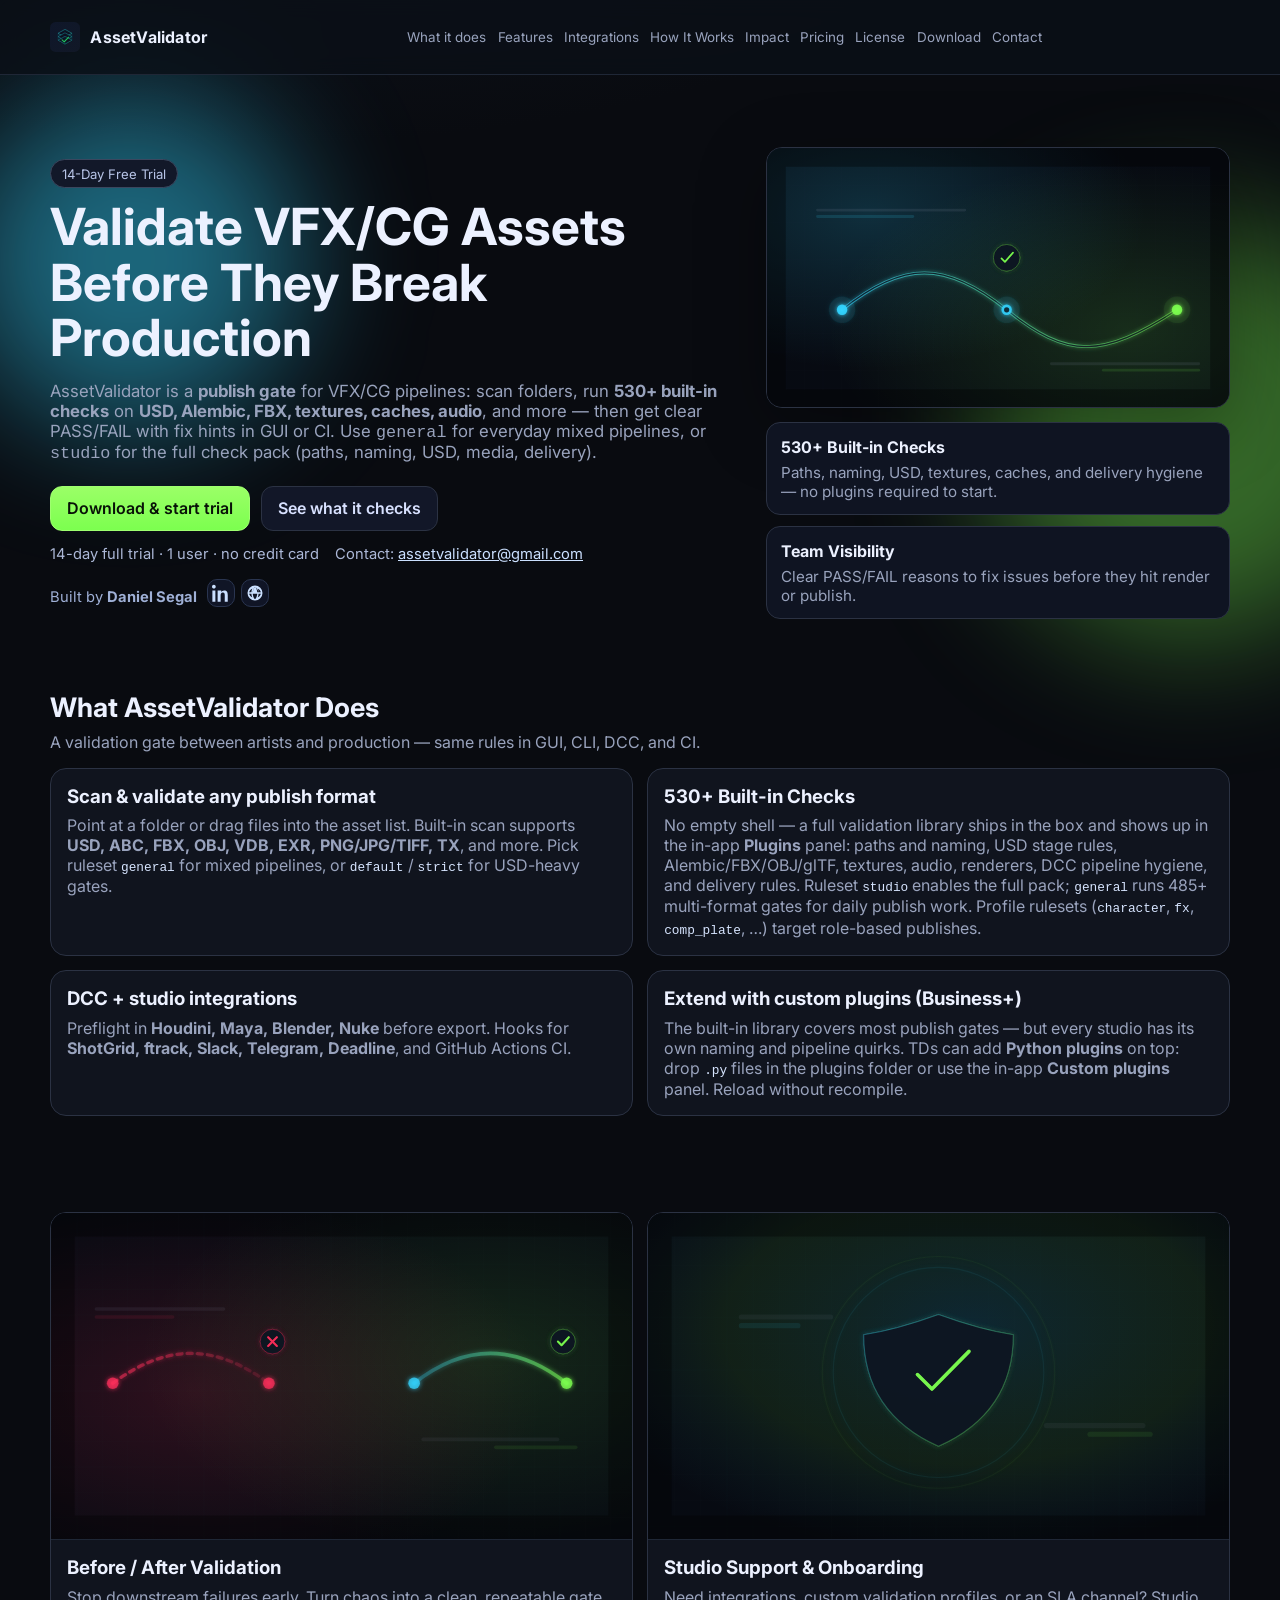
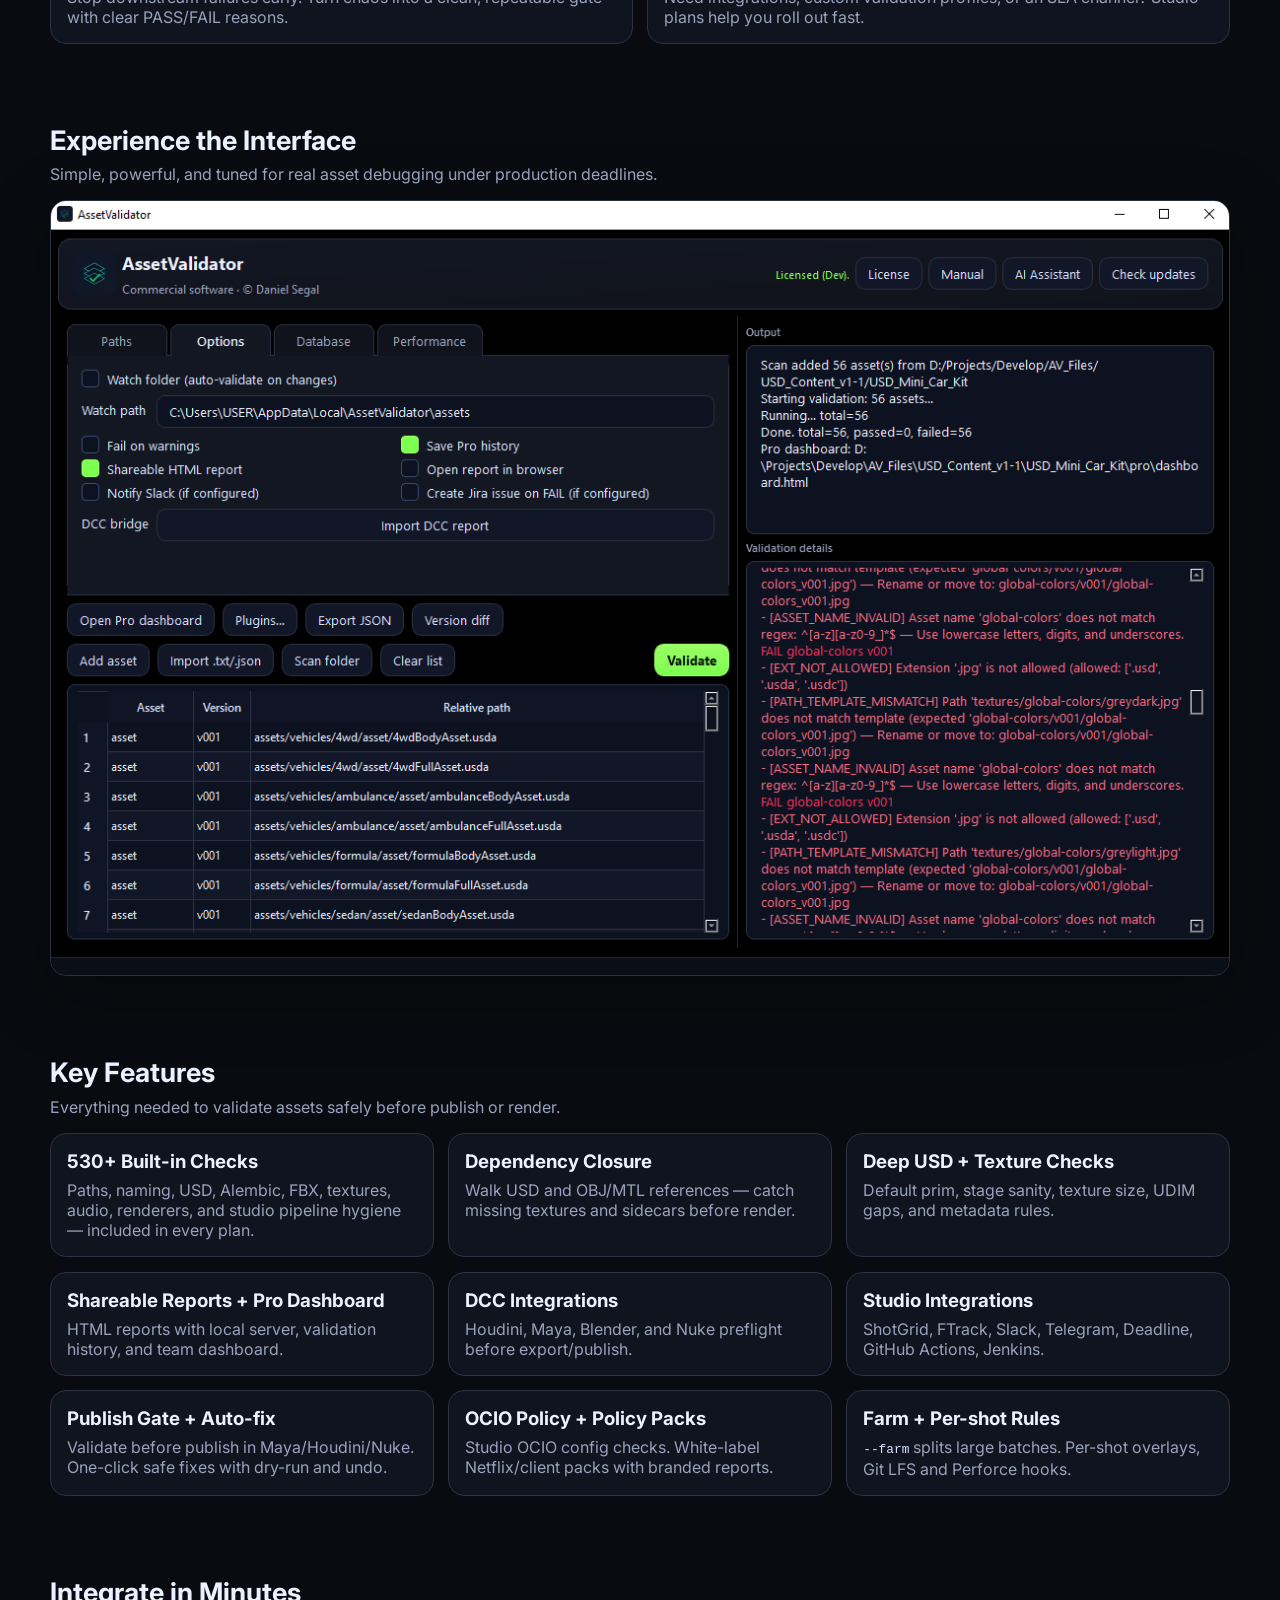
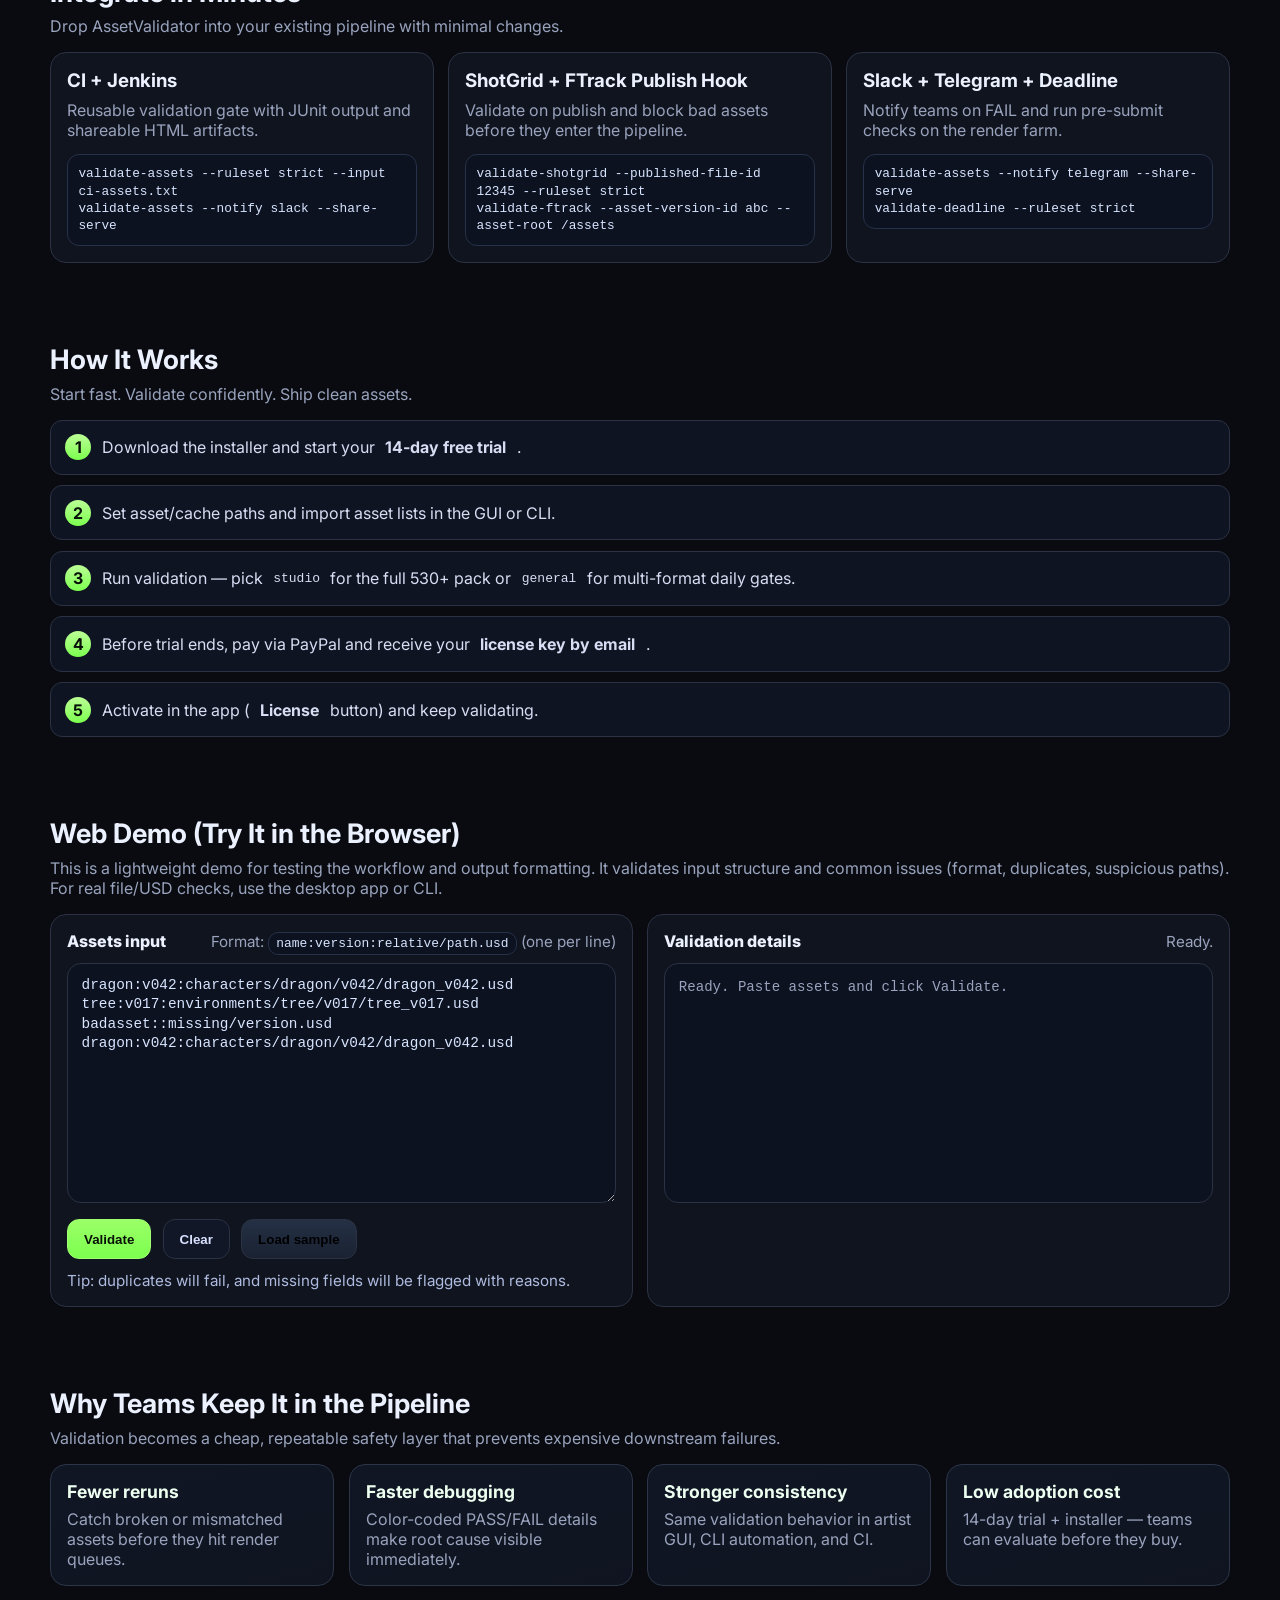
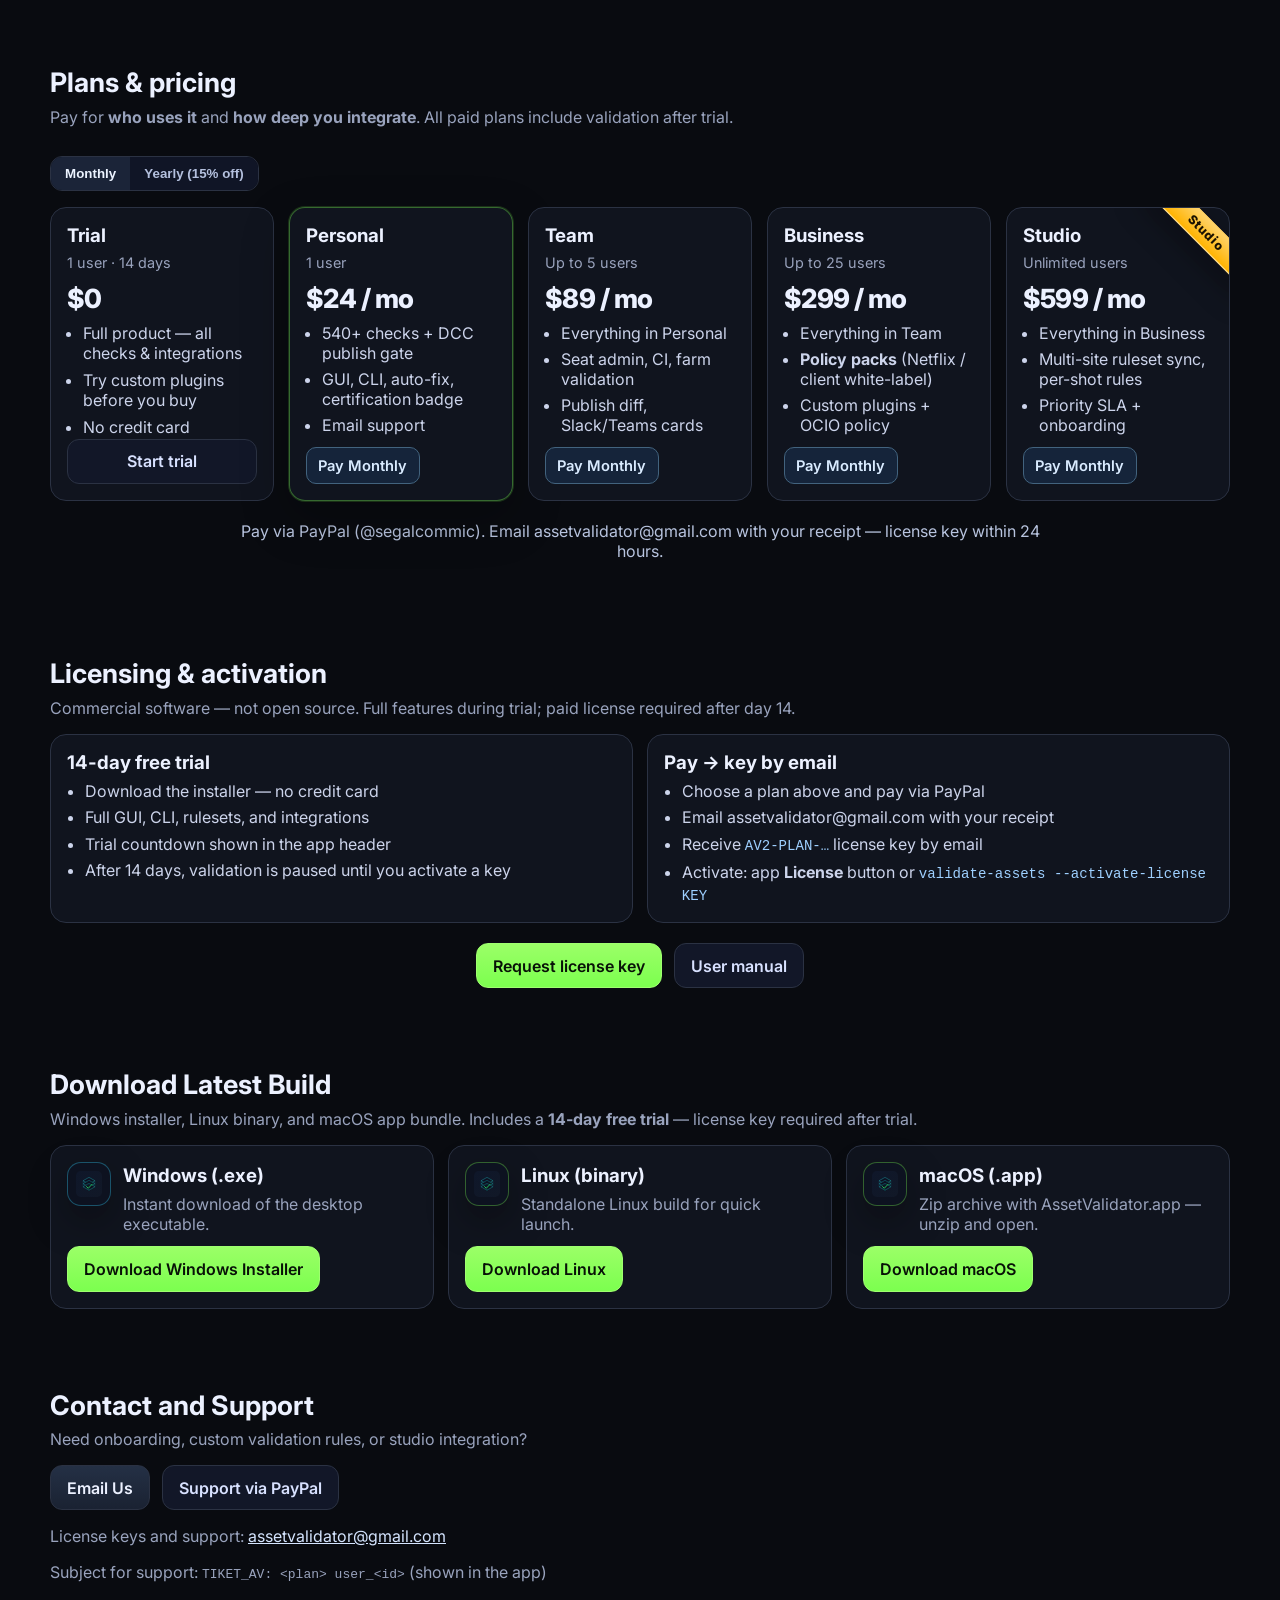
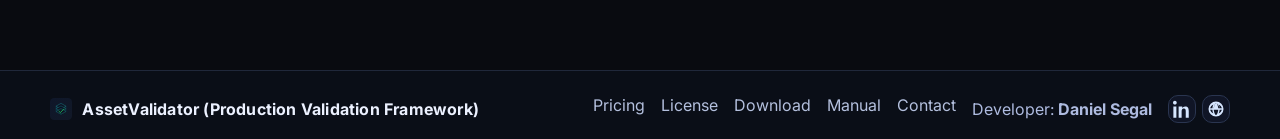
==== commit e7310a3b: "deploy: site from daniilcg/AssetValidator-src@52eb3a58d425bafa1eced707b5fdb45761dee16c daniilcg/Asse" ====
--- a/index.html
+++ b/index.html
@@ -205,8 +205,16 @@
           <p>ShotGrid, FTrack, Slack, Telegram, Deadline, GitHub Actions, Jenkins.</p>
         </article>
         <article class="card">
-          <h3>Rules Marketplace</h3>
-          <p>Install curated rules packs: Pixar USD basics, game delivery, and more.</p>
+          <h3>Publish Gate + Auto-fix</h3>
+          <p>Validate before publish in Maya/Houdini/Nuke. One-click safe fixes with dry-run and undo.</p>
+        </article>
+        <article class="card">
+          <h3>OCIO Policy + Policy Packs</h3>
+          <p>Studio OCIO config checks. White-label Netflix/client packs with branded reports.</p>
+        </article>
+        <article class="card">
+          <h3>Farm + Per-shot Rules</h3>
+          <p><code>--farm</code> splits large batches. Per-shot overlays, Git LFS and Perforce hooks.</p>
         </article>
       </div>
     </section>
@@ -323,7 +331,7 @@
       </div>
       <div class="billing-toggle">
         <button class="toggle-btn active" data-billing="monthly" type="button">Monthly</button>
-        <button class="toggle-btn" data-billing="yearly" type="button">Yearly <strong>(3% off)</strong></button>
+        <button class="toggle-btn" data-billing="yearly" type="button">Yearly <strong>(15% off)</strong></button>
       </div>
       <div class="grid grid-5">
         <article class="price-card">
@@ -338,76 +346,76 @@
           <a class="btn btn-ghost" href="#download">Start trial</a>
         </article>
 
-        <article class="price-card highlighted" data-monthly="$5 / mo" data-yearly="$58.20 / yr">
-          <div class="ribbon ribbon-discount" aria-hidden="true">Save 3%</div>
+        <article class="price-card highlighted" data-monthly="$24 / mo" data-yearly="$244.80 / yr">
+          <div class="ribbon ribbon-discount" aria-hidden="true">Save 15%</div>
           <h3>Personal</h3>
           <p class="target">1 user</p>
-          <div class="price">$5 / mo</div>
-          <ul>
-            <li>530+ built-in checks + rulesets (<code>studio</code>, <code>general</code>, …)</li>
-            <li>GUI, CLI, HTML/JSON reports</li>
+          <div class="price">$24 / mo</div>
+          <ul>
+            <li>540+ checks + DCC publish gate</li>
+            <li>GUI, CLI, auto-fix, certification badge</li>
             <li>Email support</li>
           </ul>
           <div class="pay-links monthly-links">
-            <a href="https://www.paypal.me/segalcommic/5" target="_blank" rel="noopener">Pay Monthly</a>
+            <a href="https://www.paypal.me/segalcommic/24" target="_blank" rel="noopener">Pay Monthly</a>
           </div>
           <div class="pay-links yearly-links hidden">
-            <a href="https://www.paypal.me/segalcommic/58.20" target="_blank" rel="noopener">Pay Yearly</a>
-          </div>
-        </article>
-
-        <article class="price-card" data-monthly="$15 / mo" data-yearly="$174.60 / yr">
-          <div class="ribbon ribbon-discount" aria-hidden="true">Save 3%</div>
+            <a href="https://www.paypal.me/segalcommic/244.80" target="_blank" rel="noopener">Pay Yearly</a>
+          </div>
+        </article>
+
+        <article class="price-card" data-monthly="$89 / mo" data-yearly="$907.80 / yr">
+          <div class="ribbon ribbon-discount" aria-hidden="true">Save 15%</div>
           <h3>Team</h3>
           <p class="target">Up to 5 users</p>
-          <div class="price">$15 / mo</div>
+          <div class="price">$89 / mo</div>
           <ul>
             <li>Everything in Personal</li>
-            <li>CI / GitHub Actions + Jenkins</li>
-            <li>Shared reports &amp; history</li>
+            <li>Seat admin, CI, farm validation</li>
+            <li>Publish diff, Slack/Teams cards</li>
           </ul>
           <div class="pay-links monthly-links">
-            <a href="https://www.paypal.me/segalcommic/15" target="_blank" rel="noopener">Pay Monthly</a>
+            <a href="https://www.paypal.me/segalcommic/89" target="_blank" rel="noopener">Pay Monthly</a>
           </div>
           <div class="pay-links yearly-links hidden">
-            <a href="https://www.paypal.me/segalcommic/174.60" target="_blank" rel="noopener">Pay Yearly</a>
-          </div>
-        </article>
-
-        <article class="price-card" data-monthly="$49 / mo" data-yearly="$570.12 / yr">
-          <div class="ribbon ribbon-discount" aria-hidden="true">Save 3%</div>
+            <a href="https://www.paypal.me/segalcommic/907.80" target="_blank" rel="noopener">Pay Yearly</a>
+          </div>
+        </article>
+
+        <article class="price-card" data-monthly="$299 / mo" data-yearly="$3049.80 / yr">
+          <div class="ribbon ribbon-discount" aria-hidden="true">Save 15%</div>
           <h3>Business</h3>
           <p class="target">Up to 25 users</p>
-          <div class="price">$49 / mo</div>
+          <div class="price">$299 / mo</div>
           <ul>
             <li>Everything in Team</li>
-            <li><strong>Custom check plugins</strong></li>
-            <li>Custom rulesets + integration help</li>
+            <li><strong>Policy packs</strong> (Netflix / client white-label)</li>
+            <li>Custom plugins + OCIO policy</li>
           </ul>
           <div class="pay-links monthly-links">
-            <a href="https://www.paypal.me/segalcommic/49" target="_blank" rel="noopener">Pay Monthly</a>
+            <a href="https://www.paypal.me/segalcommic/299" target="_blank" rel="noopener">Pay Monthly</a>
           </div>
           <div class="pay-links yearly-links hidden">
-            <a href="https://www.paypal.me/segalcommic/570.12" target="_blank" rel="noopener">Pay Yearly</a>
-          </div>
-        </article>
-
-        <article class="price-card premium" data-monthly="$99 / mo" data-yearly="$1,152.36 / yr">
+            <a href="https://www.paypal.me/segalcommic/3049.80" target="_blank" rel="noopener">Pay Yearly</a>
+          </div>
+        </article>
+
+        <article class="price-card premium" data-monthly="$599 / mo" data-yearly="$6109.80 / yr">
           <div class="ribbon ribbon-premium" aria-hidden="true">Studio</div>
-          <div class="ribbon ribbon-discount" aria-hidden="true">Save 3%</div>
+          <div class="ribbon ribbon-discount" aria-hidden="true">Save 15%</div>
           <h3>Studio</h3>
           <p class="target">Unlimited users</p>
-          <div class="price">$99 / mo</div>
+          <div class="price">$599 / mo</div>
           <ul>
             <li>Everything in Business</li>
+            <li>Multi-site ruleset sync, per-shot rules</li>
             <li>Priority SLA + onboarding</li>
-            <li>Plugin SDK guidance for TDs</li>
           </ul>
           <div class="pay-links monthly-links">
-            <a href="https://www.paypal.me/segalcommic/99" target="_blank" rel="noopener">Pay Monthly</a>
+            <a href="https://www.paypal.me/segalcommic/599" target="_blank" rel="noopener">Pay Monthly</a>
           </div>
           <div class="pay-links yearly-links hidden">
-            <a href="https://www.paypal.me/segalcommic/1152.36" target="_blank" rel="noopener">Pay Yearly</a>
+            <a href="https://www.paypal.me/segalcommic/6109.80" target="_blank" rel="noopener">Pay Yearly</a>
           </div>
         </article>
       </div>
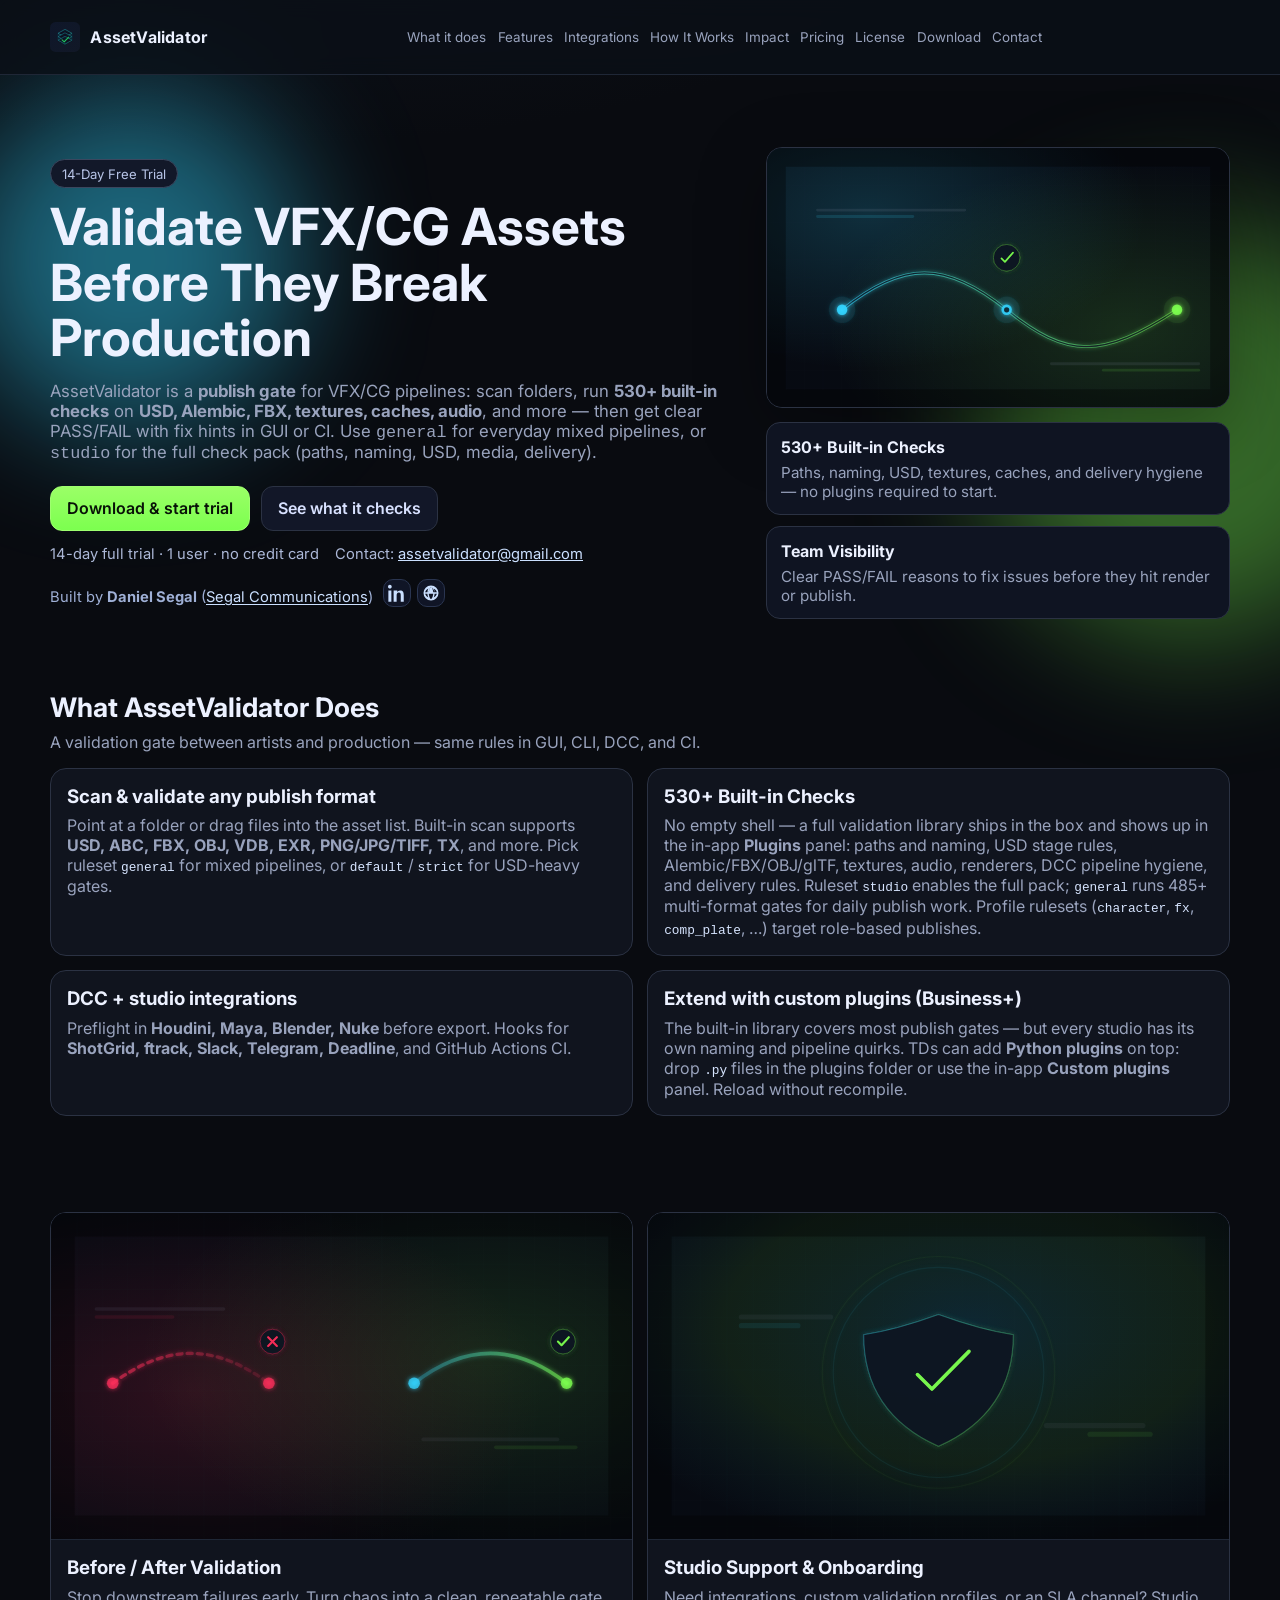
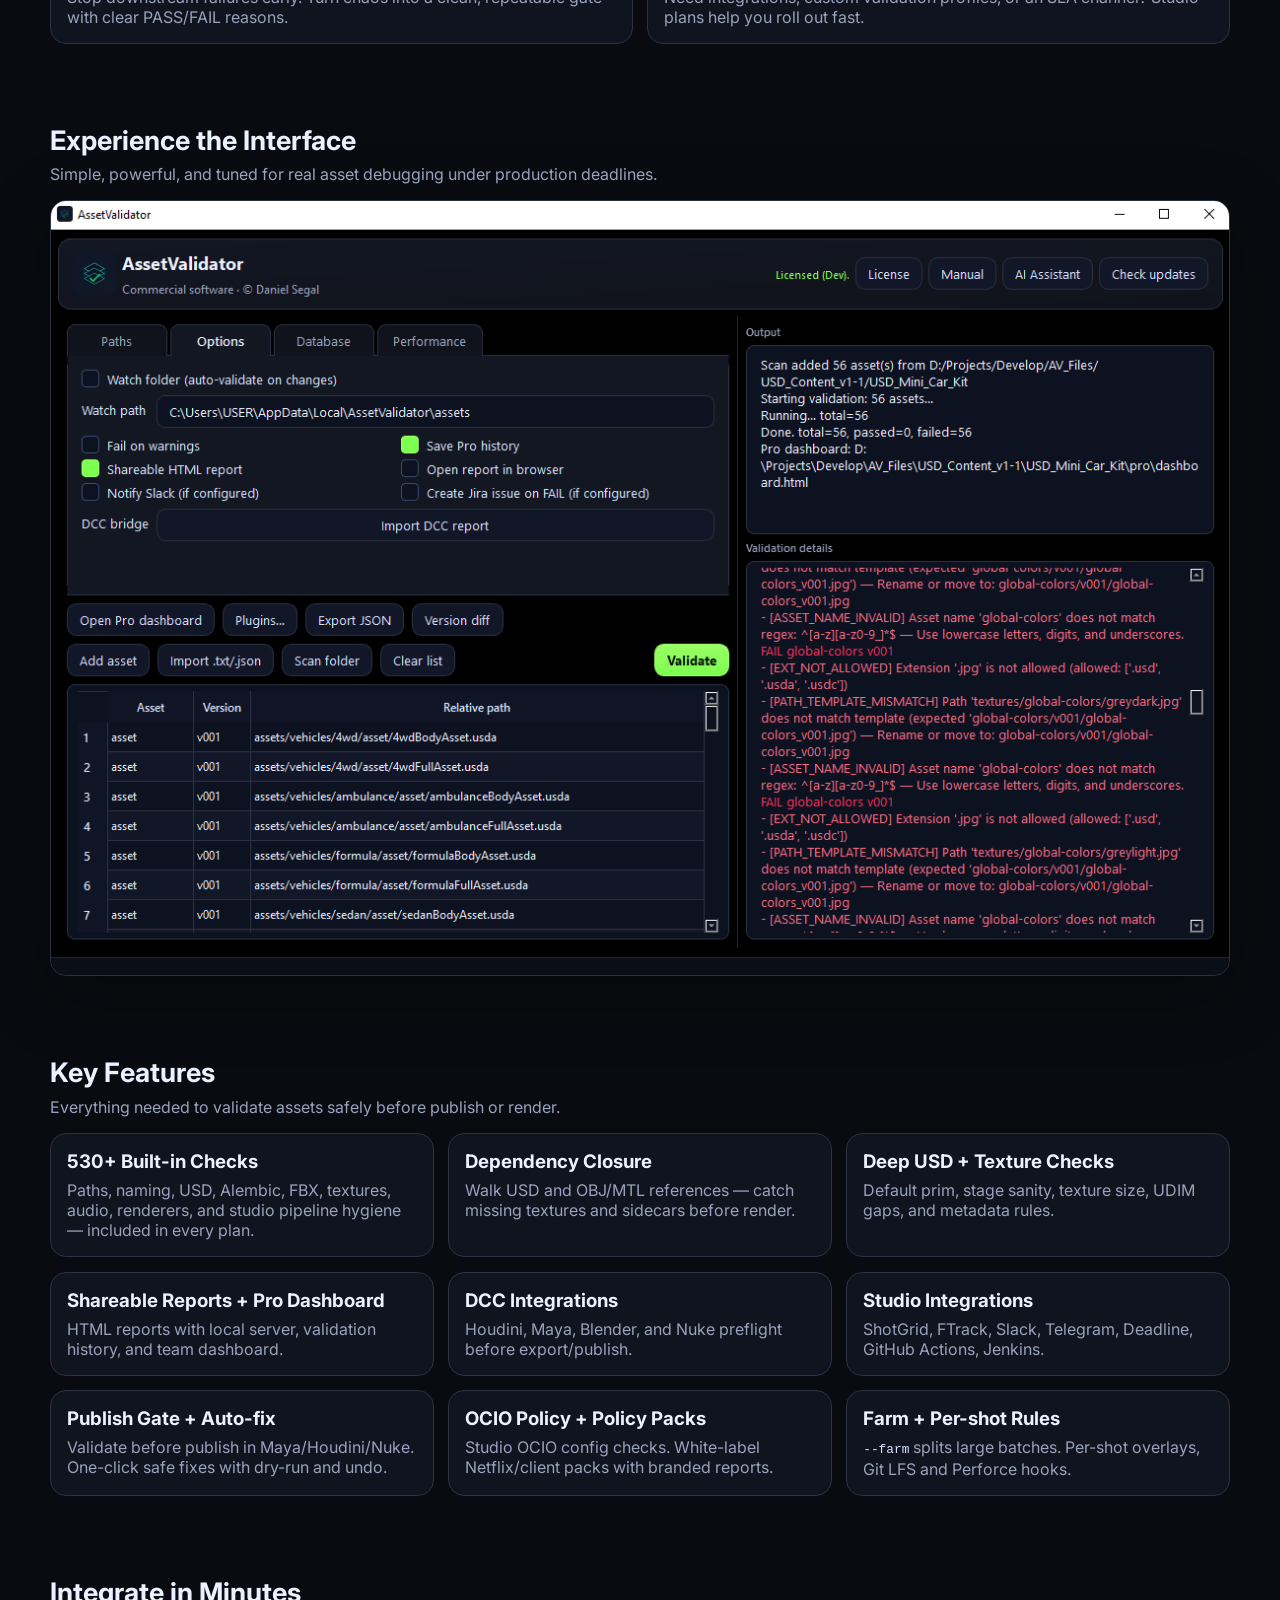
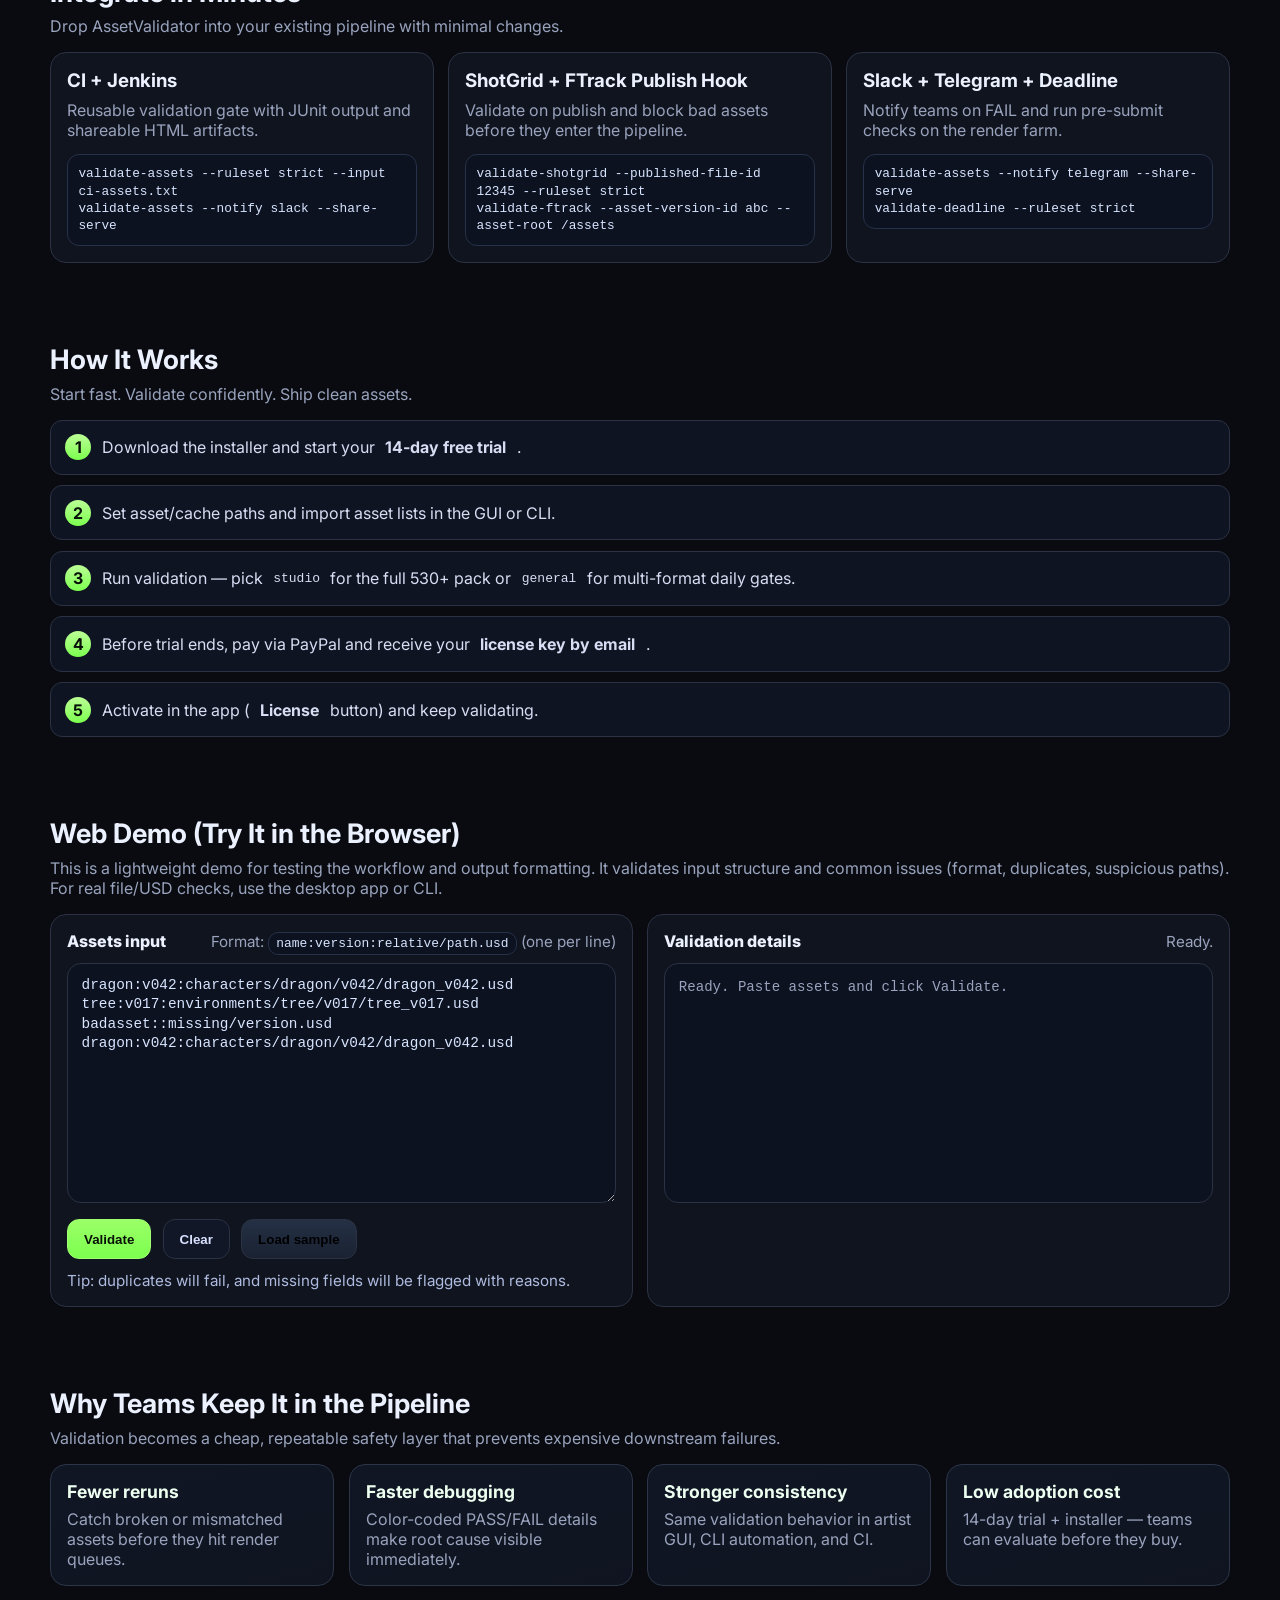
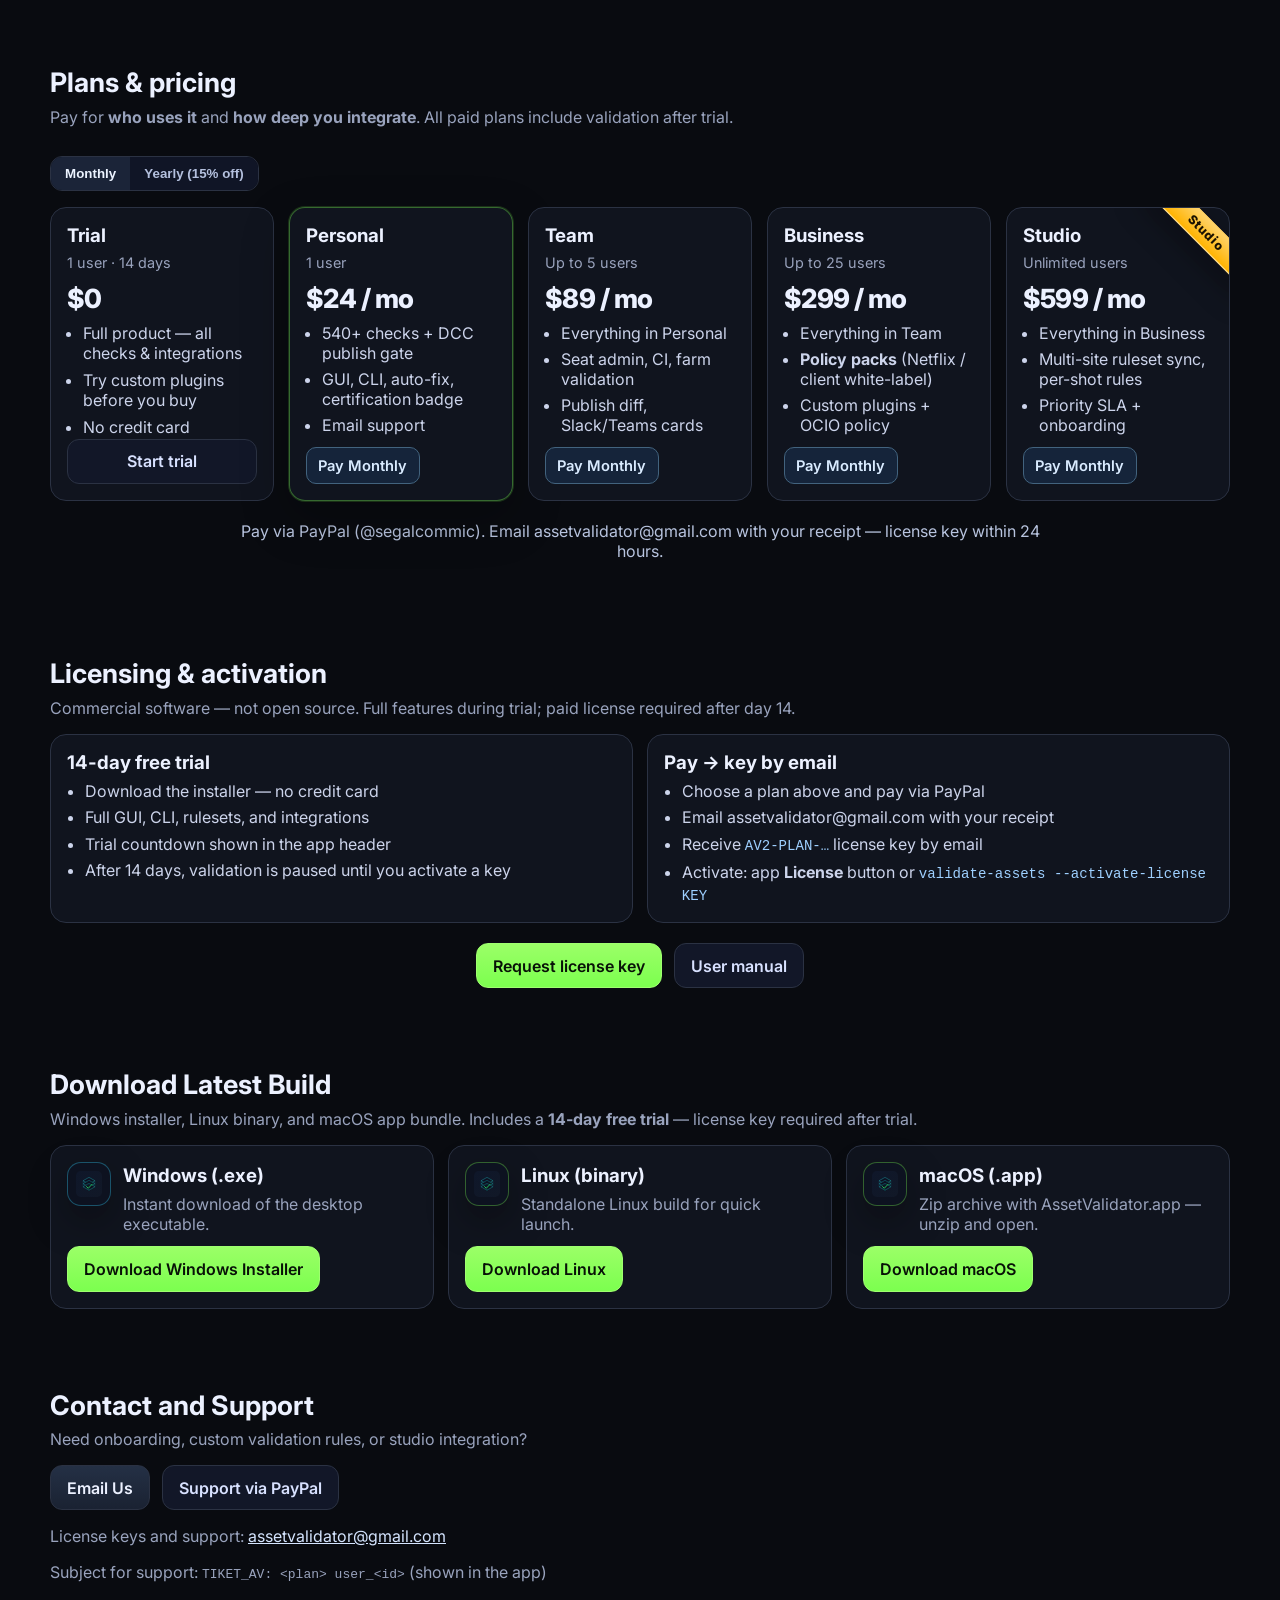
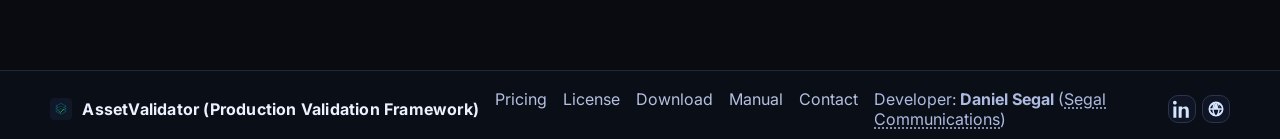
==== commit 8fb16b39: "deploy: site from daniilcg/AssetValidator-src@764e9e59d41a2507bef873e06c8a526d1fe03e4c daniilcg/Asse" ====
--- a/index.html
+++ b/index.html
@@ -66,6 +66,7 @@
           <span>Contact: <a href="mailto:assetvalidator@gmail.com">assetvalidator@gmail.com</a></span>
           <span class="byline">
             Built by <strong>Daniel Segal</strong>
+            (<a class="company-link" href="mailto:segalcomminc@gmail.com" title="Email Segal Communications">Segal Communications</a>)
             <span class="icon-links" aria-label="Developer links">
               <a class="icon-link" href="https://www.linkedin.com/in/daniilcg/" target="_blank" rel="noopener" aria-label="LinkedIn">
                 <svg width="18" height="18" viewBox="0 0 24 24" role="img" aria-hidden="true">
@@ -533,7 +534,9 @@
         <a href="MANUAL.md">Manual</a>
         <a href="mailto:assetvalidator@gmail.com">Contact</a>
         <span class="footer-dev">
-          <span>Developer: <strong>Daniel Segal</strong></span>
+          <span>Developer: <strong>Daniel Segal</strong>
+            (<a class="company-link" href="mailto:segalcomminc@gmail.com" title="Email Segal Communications">Segal Communications</a>)
+          </span>
           <span class="icon-links" aria-label="Developer links">
             <a class="icon-link" href="https://www.linkedin.com/in/daniilcg/" target="_blank" rel="noopener" aria-label="LinkedIn">
               <svg width="18" height="18" viewBox="0 0 24 24" role="img" aria-hidden="true">
--- a/styles.css
+++ b/styles.css
@@ -142,6 +142,15 @@
 .hero-meta a { color: #cbe0ff; text-decoration: underline; }
 .byline {
   color: #9fb0d6;
+}
+.company-link {
+  color: inherit;
+  text-decoration: underline;
+  text-decoration-style: dotted;
+  text-underline-offset: 2px;
+}
+.company-link:hover {
+  color: #cbe0ff;
 }
 .icon-links {
   display: inline-flex;
